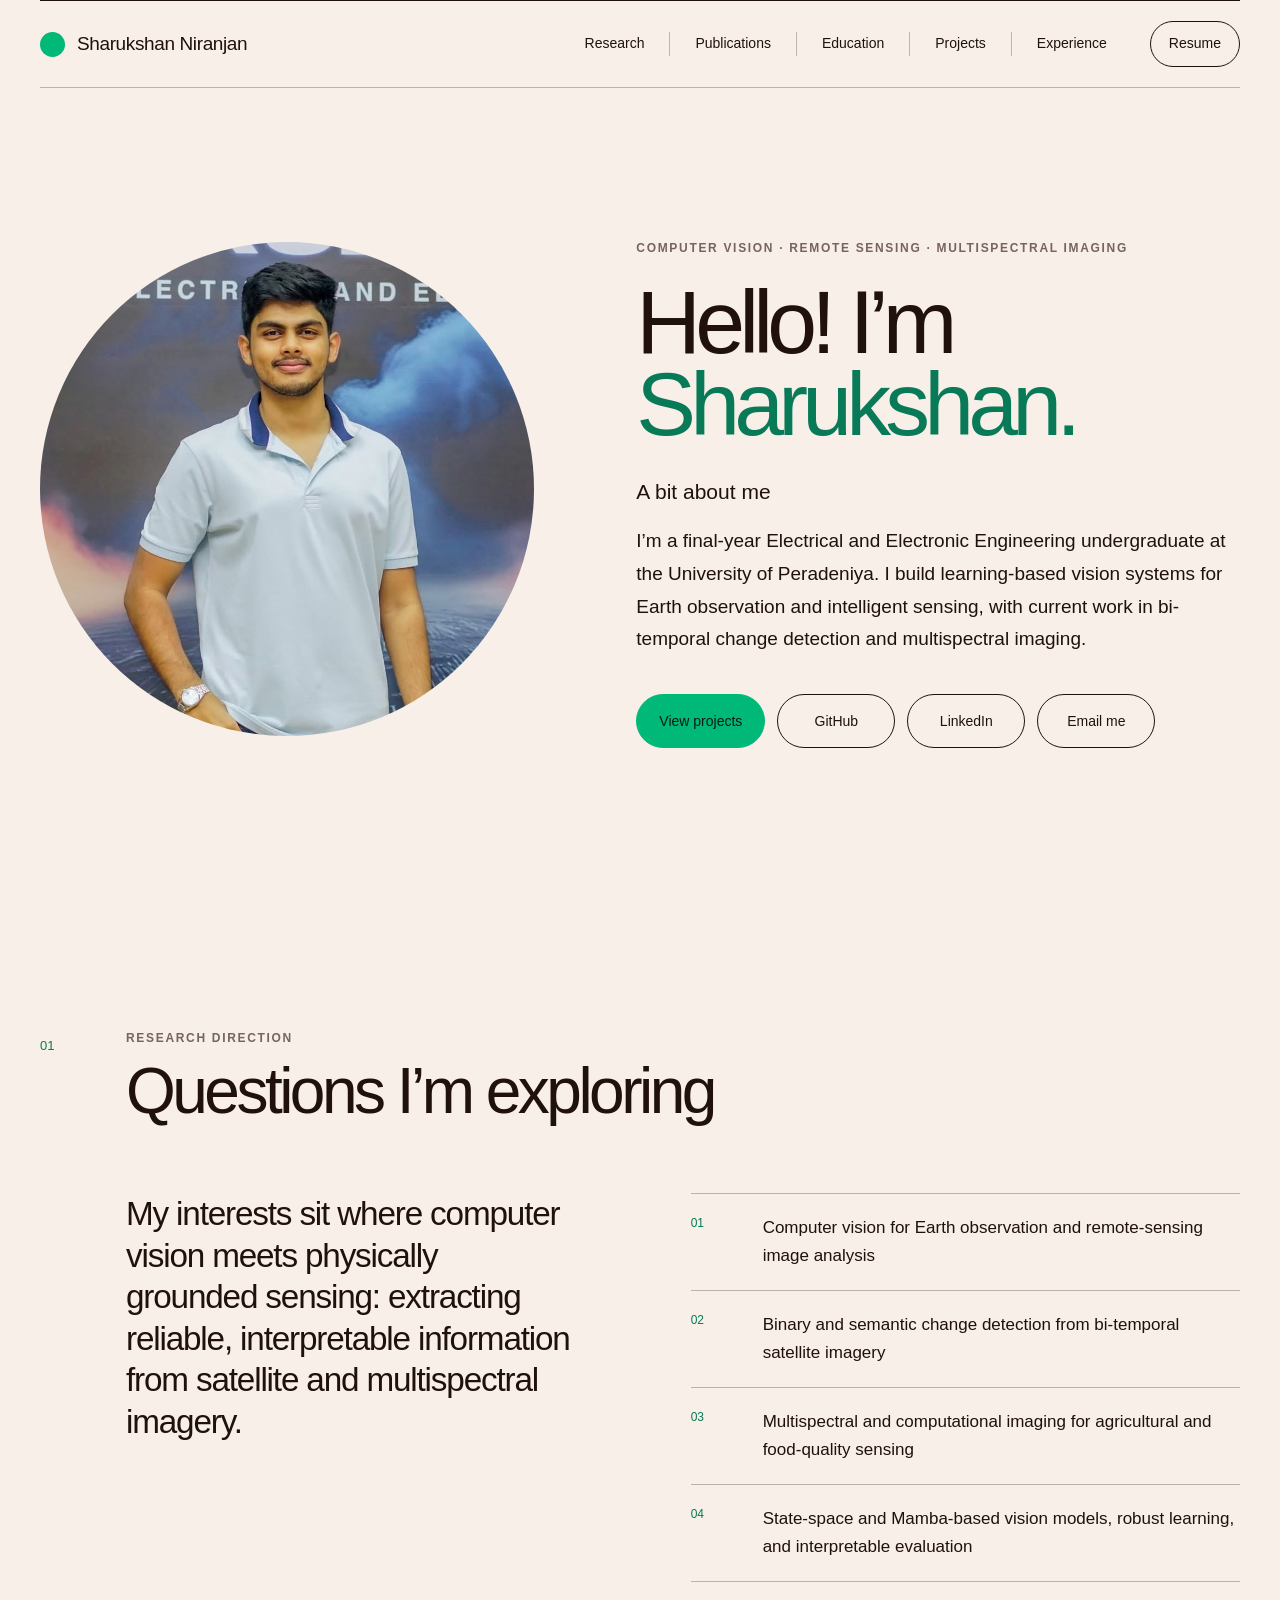
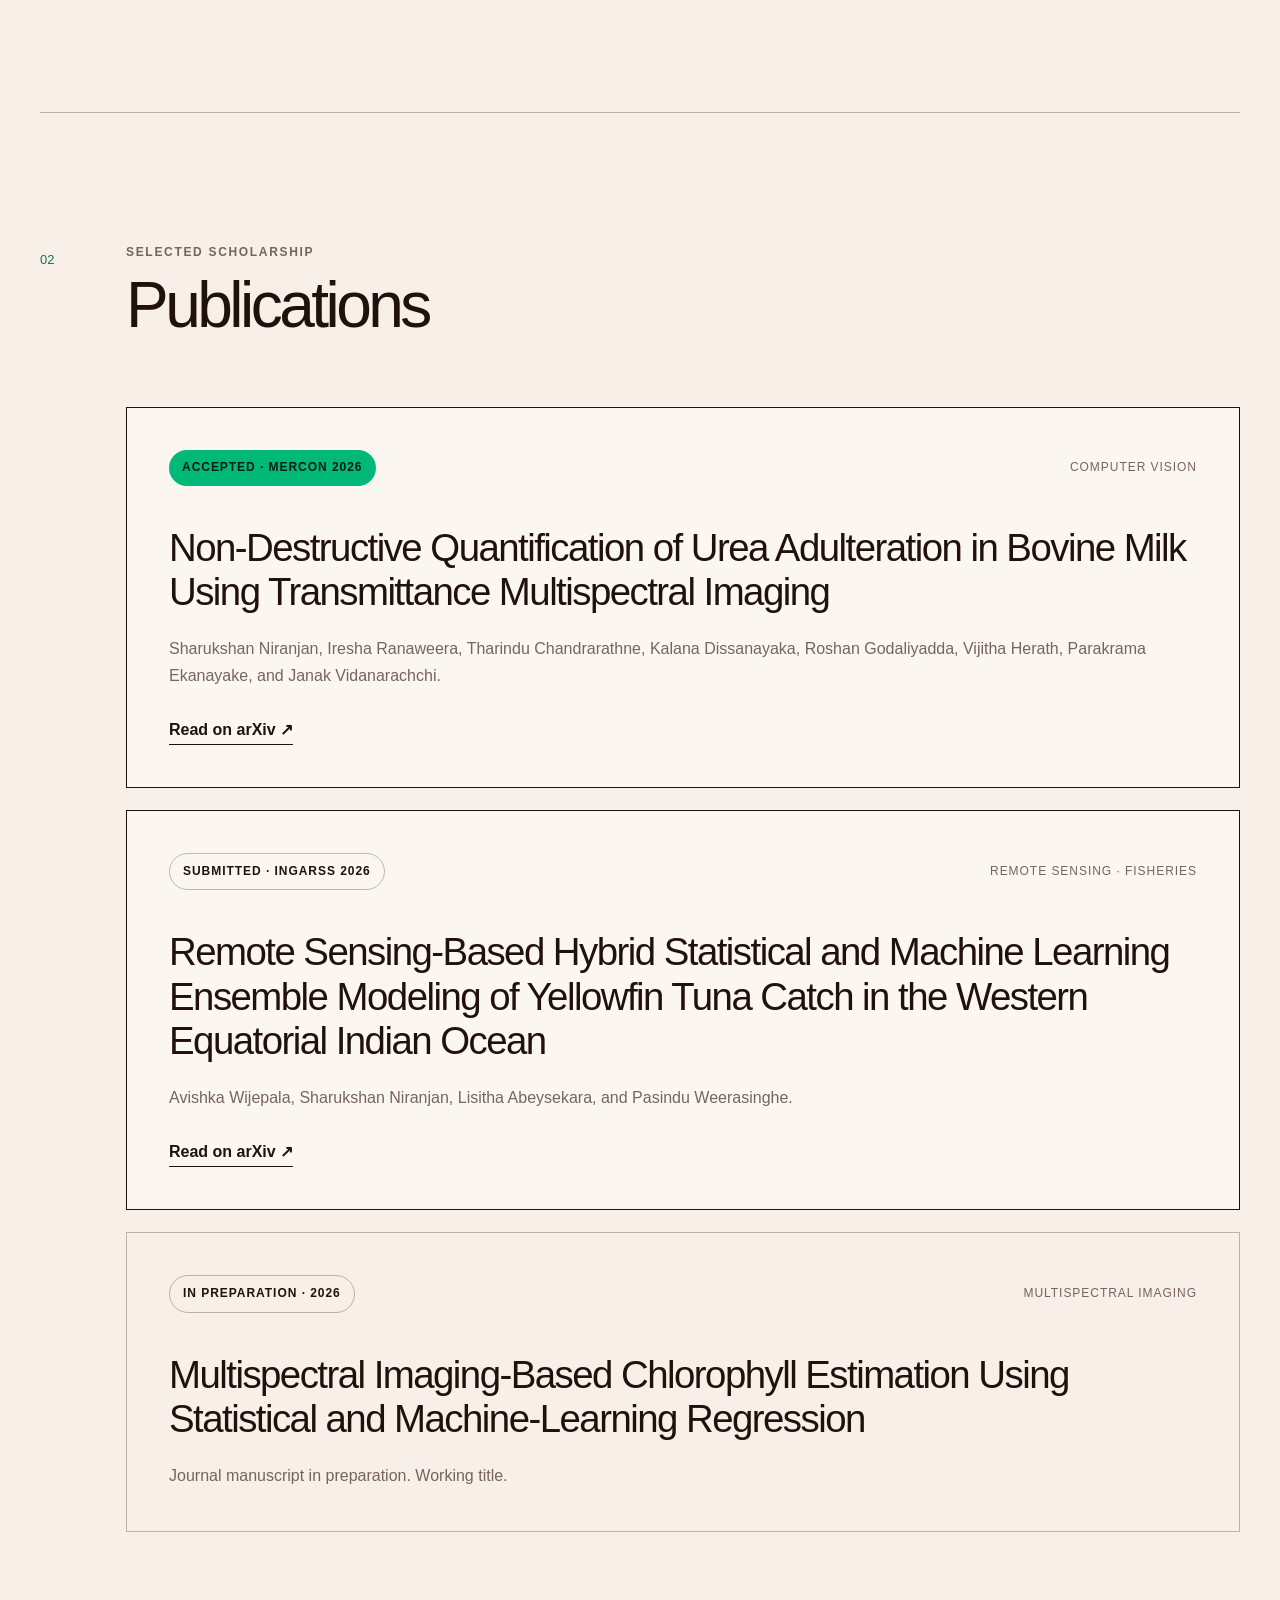
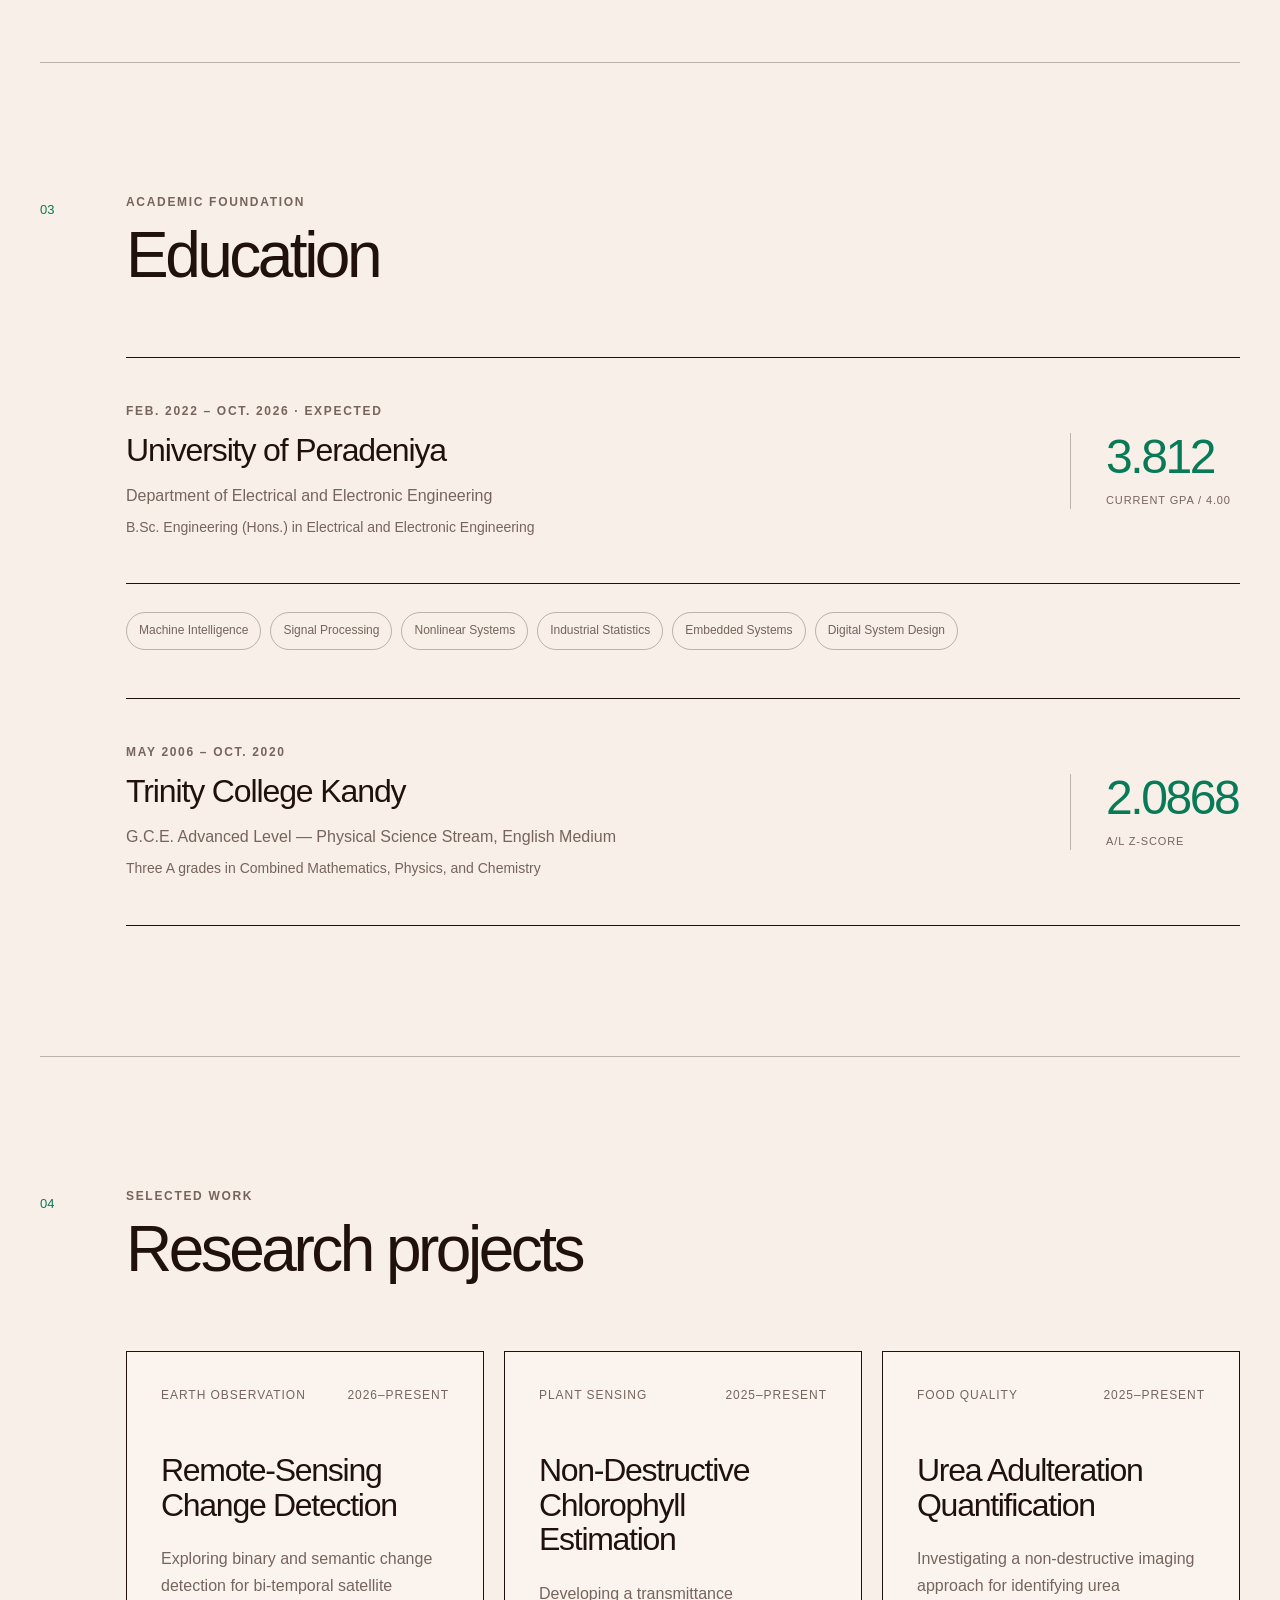
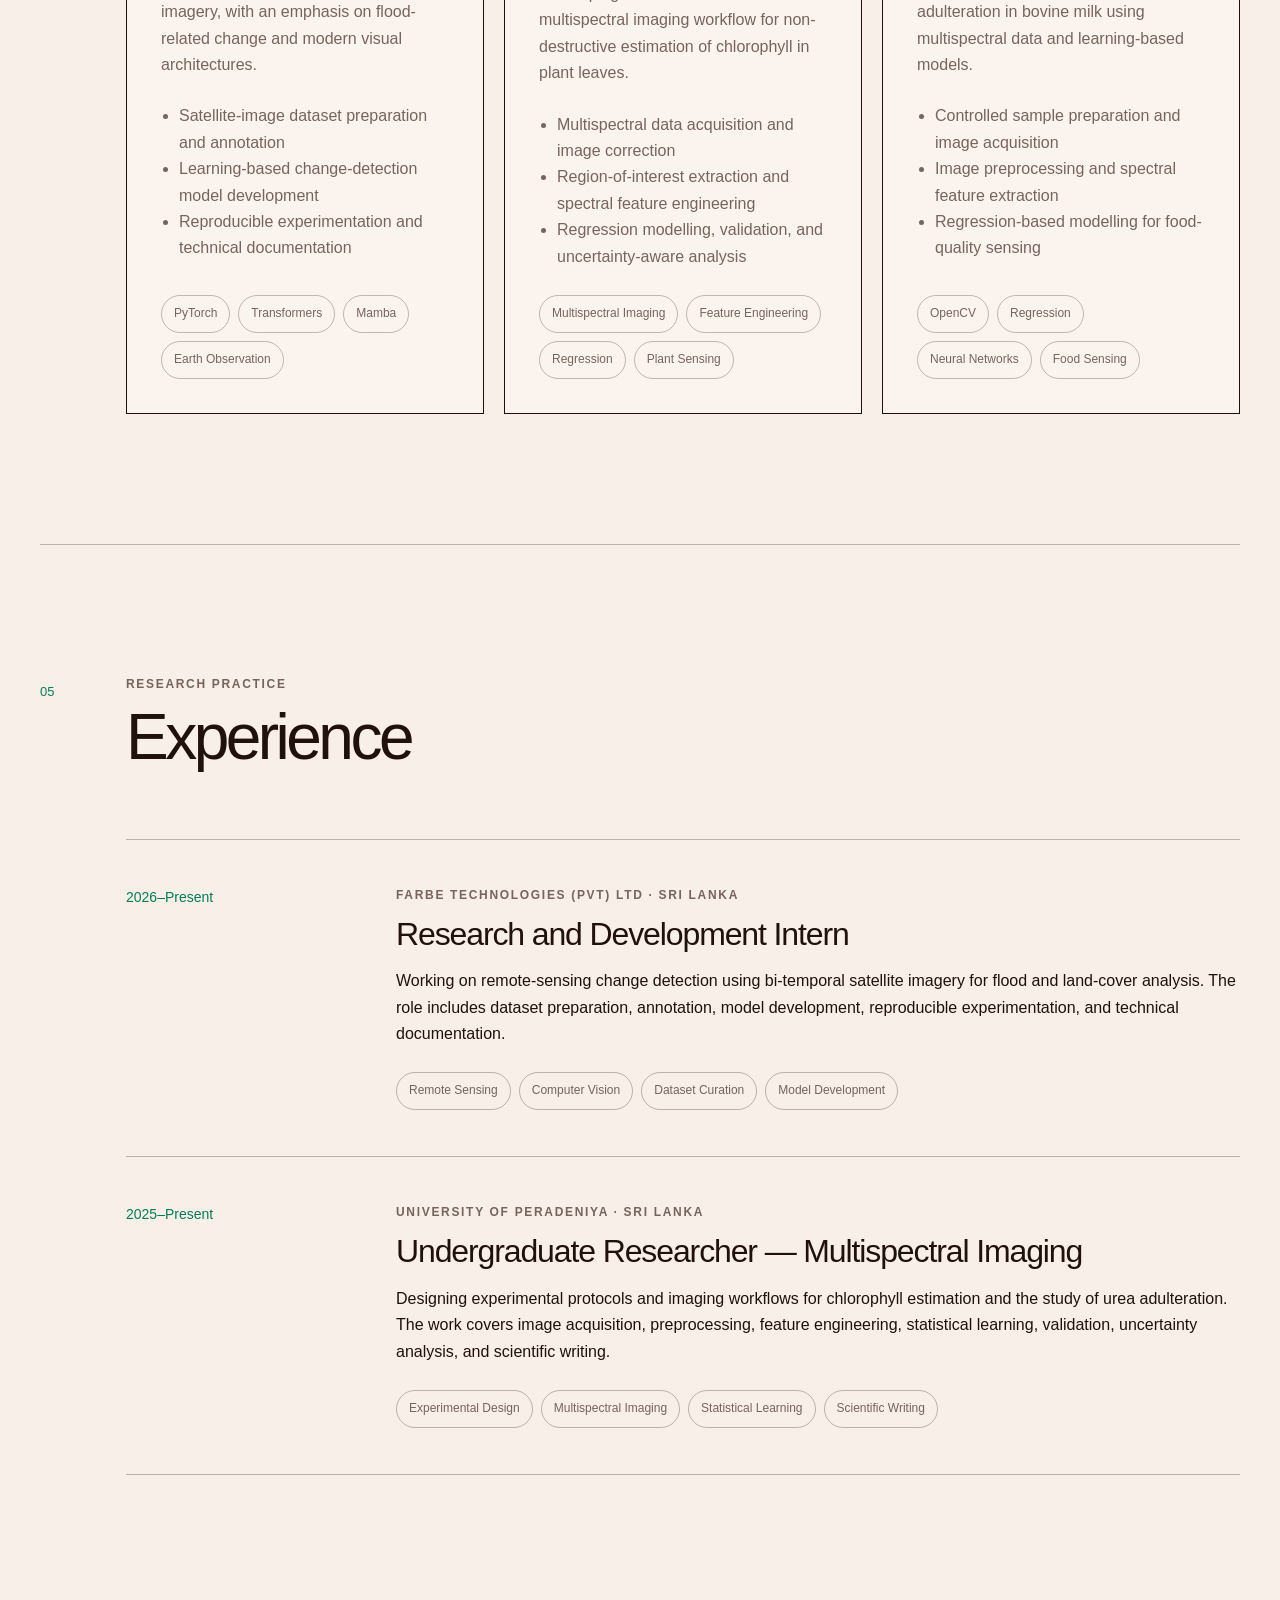
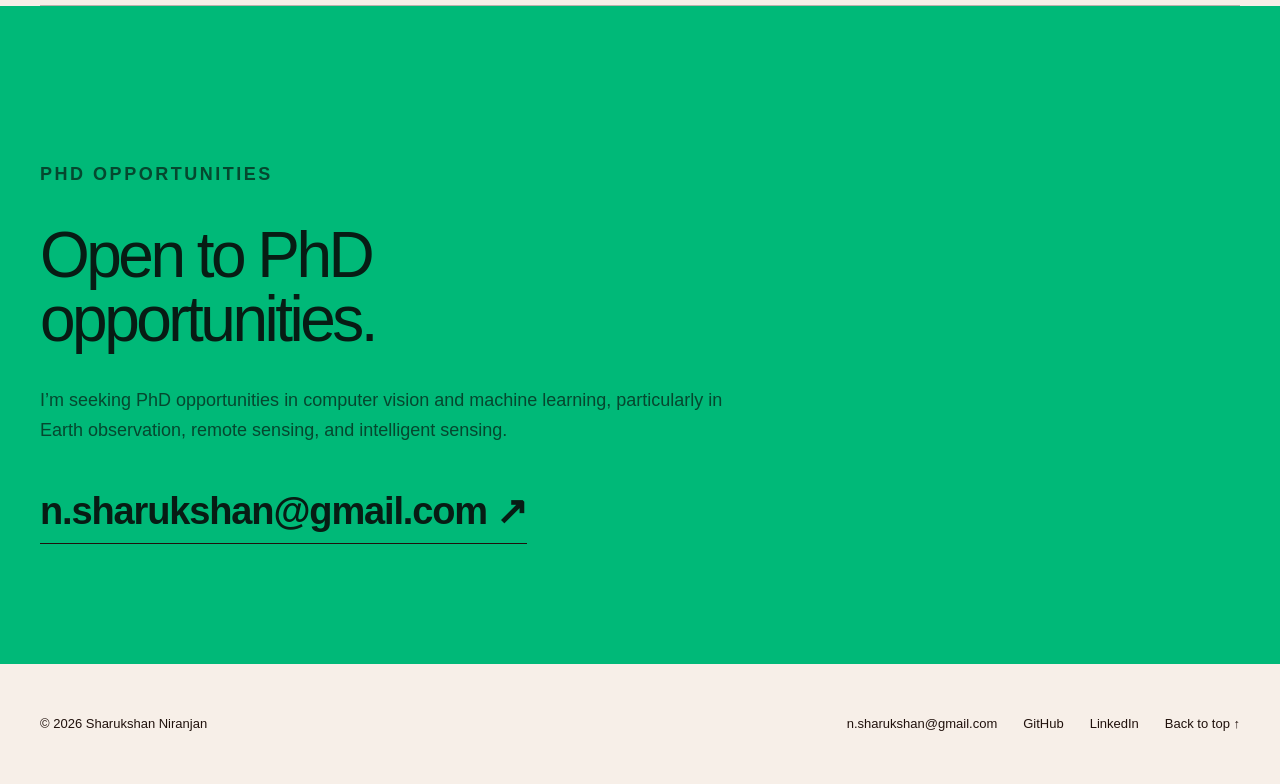
==== index.html @ 5d1d84f7 "Add files via upload" ====
<!doctype html>
<html lang="en">
  <head>
    <meta charset="UTF-8" />
    <meta name="viewport" content="width=device-width, initial-scale=1.0" />
    <meta
      name="description"
      content="Sharukshan Niranjan is an Electrical and Electronic Engineering undergraduate researching computer vision, remote sensing, change detection, and multispectral imaging."
    />
    <meta name="theme-color" content="#f7efe8" />
    <title>Sharukshan Niranjan - Portfolio</title>
    <link rel="stylesheet" href="styles.css" />
    <script src="script.js" defer></script>
  </head>
  <body>
    <a class="skip-link" href="#main-content">Skip to content</a>

    <header class="site-header" id="top">
      <a class="brand" href="#home" aria-label="Sharukshan Niranjan, home">
        <span class="brand-dot" aria-hidden="true"></span>
        <span>Sharukshan Niranjan</span>
      </a>

      <button class="menu-button" type="button" aria-expanded="false" aria-controls="primary-nav">
        <span class="menu-line"></span>
        <span class="menu-line"></span>
        <span class="sr-only">Open navigation</span>
      </button>

      <nav class="primary-nav" id="primary-nav" aria-label="Primary navigation">
        <a href="#research">Research</a>
        <a href="#publications">Publications</a>
        <a href="#education">Education</a>
        <a href="#projects">Projects</a>
        <a href="#experience">Experience</a>
        <a class="resume-link" href="assets/Sharukshan_Niranjan_CV.pdf" target="_blank" rel="noreferrer">Resume</a>
      </nav>
    </header>

    <main id="main-content">
      <section class="hero section-shell" id="home">
        <div class="portrait-wrap reveal">
          <img
            class="portrait"
            src="assets/profile.jpg"
            alt="Sharukshan Niranjan"
            width="900"
            height="1069"
          />
        </div>

        <div class="hero-copy reveal">
          <p class="eyebrow">Computer Vision · Remote Sensing · Multispectral Imaging</p>
          <h1>Hello! I’m<br /><span>Sharukshan.</span></h1>
          <p class="hero-kicker">A bit about me</p>
          <p class="hero-intro">
            I’m a final-year Electrical and Electronic Engineering undergraduate at the University of
            Peradeniya. I build learning-based vision systems for Earth observation and intelligent sensing,
            with current work in bi-temporal change detection and multispectral imaging.
          </p>
          <div class="hero-actions" aria-label="Profile links">
            <a class="round-action action-primary" href="#projects">View projects</a>
            <a class="round-action" href="https://github.com/sharuk-64" target="_blank" rel="noreferrer">GitHub</a>
            <a class="round-action" href="https://www.linkedin.com/in/sharuk-niran4a6b20" target="_blank" rel="noreferrer">LinkedIn</a>
            <a class="round-action" href="mailto:n.sharukshan@gmail.com">Email me</a>
          </div>
        </div>
      </section>

      <section class="content-section section-shell" id="research">
        <div class="section-heading reveal">
          <p class="section-number">01</p>
          <div>
            <p class="eyebrow">Research direction</p>
            <h2>Questions I’m exploring</h2>
          </div>
        </div>
        <div class="research-layout">
          <p class="lead-copy reveal">
            My interests sit where computer vision meets physically grounded sensing: extracting reliable,
            interpretable information from satellite and multispectral imagery.
          </p>
          <div class="interest-list reveal">
            <div class="interest-item"><span>01</span><p>Computer vision for Earth observation and remote-sensing image analysis</p></div>
            <div class="interest-item"><span>02</span><p>Binary and semantic change detection from bi-temporal satellite imagery</p></div>
            <div class="interest-item"><span>03</span><p>Multispectral and computational imaging for agricultural and food-quality sensing</p></div>
            <div class="interest-item"><span>04</span><p>State-space and Mamba-based vision models, robust learning, and interpretable evaluation</p></div>
          </div>
        </div>
      </section>

      <section class="content-section section-shell" id="publications">
        <div class="section-heading reveal">
          <p class="section-number">02</p>
          <div>
            <p class="eyebrow">Selected scholarship</p>
            <h2>Publications</h2>
          </div>
        </div>

        <article class="publication-card reveal">
          <div class="publication-meta">
            <span class="status-pill">Accepted · MERCon 2026</span>
            <span>Computer Vision</span>
          </div>
          <h3>Non-Destructive Quantification of Urea Adulteration in Bovine Milk Using Transmittance Multispectral Imaging</h3>
          <p>
            Sharukshan Niranjan, Iresha Ranaweera, Tharindu Chandrarathne, Kalana Dissanayaka,
            Roshan Godaliyadda, Vijitha Herath, Parakrama Ekanayake, and Janak Vidanarachchi.
          </p>
          <div class="publication-links">
            <a href="https://arxiv.org/abs/2608.03113" target="_blank" rel="noreferrer">Read on arXiv <span aria-hidden="true">↗</span></a>
          </div>
        </article>

        <article class="publication-card reveal">
          <div class="publication-meta">
            <span class="status-pill status-muted">Submitted · InGARSS 2026</span>
            <span>Remote Sensing · Fisheries</span>
          </div>
          <h3>Remote Sensing-Based Hybrid Statistical and Machine Learning Ensemble Modeling of Yellowfin Tuna Catch in the Western Equatorial Indian Ocean</h3>
          <p>Avishka Wijepala, Sharukshan Niranjan, Lisitha Abeysekara, and Pasindu Weerasinghe.</p>
          <div class="publication-links">
            <a href="https://arxiv.org/abs/2608.10003" target="_blank" rel="noreferrer">Read on arXiv <span aria-hidden="true">↗</span></a>
          </div>
        </article>

        <article class="publication-card muted-card reveal">
          <div class="publication-meta">
            <span class="status-pill status-muted">In preparation · 2026</span>
            <span>Multispectral Imaging</span>
          </div>
          <h3>Multispectral Imaging-Based Chlorophyll Estimation Using Statistical and Machine-Learning Regression</h3>
          <p>Journal manuscript in preparation. Working title.</p>
        </article>
      </section>

      <section class="content-section section-shell" id="education">
        <div class="section-heading reveal">
          <p class="section-number">03</p>
          <div>
            <p class="eyebrow">Academic foundation</p>
            <h2>Education</h2>
          </div>
        </div>

        <article class="education-card reveal">
          <div>
            <p class="eyebrow">Feb. 2022 – Oct. 2026 · Expected</p>
            <h3>University of Peradeniya</h3>
            <p>Department of Electrical and Electronic Engineering</p>
            <p class="education-detail">B.Sc. Engineering (Hons.) in Electrical and Electronic Engineering</p>
          </div>
          <div class="education-score">
            <strong>3.812</strong>
            <span>Current GPA / 4.00</span>
          </div>
        </article>

        <div class="coursework reveal">
          <span>Machine Intelligence</span><span>Signal Processing</span><span>Nonlinear Systems</span>
          <span>Industrial Statistics</span><span>Embedded Systems</span><span>Digital System Design</span>
        </div>

        <article class="education-card school-card reveal">
          <div>
            <p class="eyebrow">May 2006 – Oct. 2020</p>
            <h3>Trinity College Kandy</h3>
            <p>G.C.E. Advanced Level — Physical Science Stream, English Medium</p>
            <p class="education-detail">Three A grades in Combined Mathematics, Physics, and Chemistry</p>
          </div>
          <div class="education-score">
            <strong>2.0868</strong>
            <span>A/L Z-score</span>
          </div>
        </article>
      </section>

      <section class="content-section section-shell" id="projects">
        <div class="section-heading reveal">
          <p class="section-number">04</p>
          <div>
            <p class="eyebrow">Selected work</p>
            <h2>Research projects</h2>
          </div>
        </div>

        <div class="projects-grid">
          <article class="project-card reveal">
            <div class="project-topline"><span>Earth Observation</span><span>2026–Present</span></div>
            <h3>Remote-Sensing Change Detection</h3>
            <p>Exploring binary and semantic change detection for bi-temporal satellite imagery, with an emphasis on flood-related change and modern visual architectures.</p>
            <ul>
              <li>Satellite-image dataset preparation and annotation</li>
              <li>Learning-based change-detection model development</li>
              <li>Reproducible experimentation and technical documentation</li>
            </ul>
            <div class="tag-row"><span>PyTorch</span><span>Transformers</span><span>Mamba</span><span>Earth Observation</span></div>
          </article>

          <article class="project-card reveal">
            <div class="project-topline"><span>Plant Sensing</span><span>2025–Present</span></div>
            <h3>Non-Destructive Chlorophyll Estimation</h3>
            <p>Developing a transmittance multispectral imaging workflow for non-destructive estimation of chlorophyll in plant leaves.</p>
            <ul>
              <li>Multispectral data acquisition and image correction</li>
              <li>Region-of-interest extraction and spectral feature engineering</li>
              <li>Regression modelling, validation, and uncertainty-aware analysis</li>
            </ul>
            <div class="tag-row"><span>Multispectral Imaging</span><span>Feature Engineering</span><span>Regression</span><span>Plant Sensing</span></div>
          </article>

          <article class="project-card reveal">
            <div class="project-topline"><span>Food Quality</span><span>2025–Present</span></div>
            <h3>Urea Adulteration Quantification</h3>
            <p>Investigating a non-destructive imaging approach for identifying urea adulteration in bovine milk using multispectral data and learning-based models.</p>
            <ul>
              <li>Controlled sample preparation and image acquisition</li>
              <li>Image preprocessing and spectral feature extraction</li>
              <li>Regression-based modelling for food-quality sensing</li>
            </ul>
            <div class="tag-row"><span>OpenCV</span><span>Regression</span><span>Neural Networks</span><span>Food Sensing</span></div>
          </article>
        </div>
      </section>

      <section class="content-section section-shell" id="experience">
        <div class="section-heading reveal">
          <p class="section-number">05</p>
          <div>
            <p class="eyebrow">Research practice</p>
            <h2>Experience</h2>
          </div>
        </div>

        <div class="timeline">
          <article class="timeline-item reveal">
            <div class="timeline-date">2026–Present</div>
            <div class="timeline-copy">
              <p class="eyebrow">Farbe Technologies (Pvt) Ltd · Sri Lanka</p>
              <h3>Research and Development Intern</h3>
              <p>Working on remote-sensing change detection using bi-temporal satellite imagery for flood and land-cover analysis. The role includes dataset preparation, annotation, model development, reproducible experimentation, and technical documentation.</p>
              <div class="experience-tags"><span>Remote Sensing</span><span>Computer Vision</span><span>Dataset Curation</span><span>Model Development</span></div>
            </div>
          </article>

          <article class="timeline-item reveal">
            <div class="timeline-date">2025–Present</div>
            <div class="timeline-copy">
              <p class="eyebrow">University of Peradeniya · Sri Lanka</p>
              <h3>Undergraduate Researcher — Multispectral Imaging</h3>
              <p>Designing experimental protocols and imaging workflows for chlorophyll estimation and the study of urea adulteration. The work covers image acquisition, preprocessing, feature engineering, statistical learning, validation, uncertainty analysis, and scientific writing.</p>
              <div class="experience-tags"><span>Experimental Design</span><span>Multispectral Imaging</span><span>Statistical Learning</span><span>Scientific Writing</span></div>
            </div>
          </article>
        </div>
      </section>

      <section class="contact-section" id="contact">
        <div class="section-shell contact-inner reveal">
          <p class="eyebrow">PhD opportunities</p>
          <h2>Open to PhD<br />opportunities.</h2>
          <p>I’m seeking PhD opportunities in computer vision and machine learning, particularly in Earth observation, remote sensing, and intelligent sensing.</p>
          <a class="email-link" href="mailto:n.sharukshan@gmail.com">n.sharukshan@gmail.com <span aria-hidden="true">↗</span></a>
        </div>
      </section>
    </main>

    <footer class="site-footer">
      <p>© <span id="current-year">2026</span> Sharukshan Niranjan</p>
      <div>
        <a href="mailto:n.sharukshan@gmail.com">n.sharukshan@gmail.com</a>
        <a href="https://github.com/sharuk-64" target="_blank" rel="noreferrer">GitHub</a>
        <a href="https://www.linkedin.com/in/sharuk-niran4a6b20" target="_blank" rel="noreferrer">LinkedIn</a>
        <a href="#top">Back to top ↑</a>
      </div>
    </footer>
  </body>
</html>
---- styles.css ----
:root {
  --paper: #f7efe8;
  --paper-deep: #eee2d7;
  --ink: #20110c;
  --muted: #76645d;
  --accent: #00b978;
  --accent-deep: #087a57;
  --line: rgba(32, 17, 12, 0.27);
  --white: #fffaf6;
  --max-width: 1420px;
}

* {
  box-sizing: border-box;
}

html {
  scroll-behavior: smooth;
  scroll-padding-top: 100px;
}

body {
  margin: 0;
  background: var(--paper);
  color: var(--ink);
  font-family: "Avenir Next", Avenir, "Segoe UI", Helvetica, Arial, sans-serif;
  font-size: 16px;
  line-height: 1.65;
  -webkit-font-smoothing: antialiased;
}

body::before {
  position: fixed;
  inset: 0;
  z-index: -1;
  background-image: radial-gradient(rgba(32, 17, 12, 0.05) 0.7px, transparent 0.7px);
  background-size: 8px 8px;
  content: "";
  opacity: 0.18;
  pointer-events: none;
}

a {
  color: inherit;
  text-decoration: none;
}

button,
a {
  -webkit-tap-highlight-color: transparent;
}

.skip-link {
  position: fixed;
  top: 10px;
  left: 10px;
  z-index: 100;
  padding: 10px 16px;
  border: 1px solid var(--ink);
  background: var(--white);
  transform: translateY(-150%);
}

.skip-link:focus {
  transform: translateY(0);
}

.sr-only {
  position: absolute;
  width: 1px;
  height: 1px;
  padding: 0;
  margin: -1px;
  overflow: hidden;
  clip: rect(0, 0, 0, 0);
  white-space: nowrap;
  border: 0;
}

.section-shell,
.site-header,
.site-footer {
  width: min(calc(100% - 80px), var(--max-width));
  margin-inline: auto;
}

.site-header {
  position: sticky;
  top: 0;
  z-index: 20;
  display: flex;
  align-items: center;
  justify-content: space-between;
  min-height: 88px;
  border-top: 1px solid var(--ink);
  border-bottom: 1px solid var(--line);
  background: rgba(247, 239, 232, 0.93);
  backdrop-filter: blur(16px);
}

.brand {
  display: inline-flex;
  gap: 12px;
  align-items: center;
  font-size: 19px;
  font-weight: 500;
  letter-spacing: -0.02em;
}

.brand-dot {
  width: 25px;
  height: 25px;
  border-radius: 50%;
  background: var(--accent);
  box-shadow: 0 0 0 0 rgba(0, 185, 120, 0.32);
  animation: dot-pulse 3s infinite;
}

.primary-nav {
  display: flex;
  align-items: center;
}

.primary-nav a {
  position: relative;
  padding: 0 25px;
  border-left: 1px solid var(--line);
  font-size: 14px;
  white-space: nowrap;
}

.primary-nav a:first-child {
  border-left: 0;
}

.primary-nav a::after {
  position: absolute;
  right: 25px;
  bottom: -8px;
  left: 25px;
  height: 1px;
  background: var(--accent-deep);
  content: "";
  transform: scaleX(0);
  transform-origin: left;
  transition: transform 180ms ease;
}

.primary-nav a:hover::after,
.primary-nav a:focus-visible::after,
.primary-nav a.active::after {
  transform: scaleX(1);
}

.primary-nav .resume-link {
  margin-left: 18px;
  padding: 10px 18px;
  border: 1px solid var(--ink);
  border-radius: 999px;
  transition: background 180ms ease, color 180ms ease;
}

.primary-nav .resume-link::after {
  display: none;
}

.primary-nav .resume-link:hover,
.primary-nav .resume-link:focus-visible {
  background: var(--ink);
  color: var(--paper);
}

.menu-button {
  display: none;
  width: 45px;
  height: 45px;
  border: 1px solid var(--ink);
  border-radius: 50%;
  background: transparent;
}

.menu-line {
  display: block;
  width: 18px;
  height: 1px;
  margin: 5px auto;
  background: var(--ink);
  transition: transform 180ms ease;
}

.hero {
  display: grid;
  grid-template-columns: minmax(360px, 0.9fr) minmax(440px, 1.1fr);
  gap: clamp(52px, 8vw, 138px);
  align-items: center;
  min-height: calc(100vh - 89px);
  padding-block: 80px;
}

.portrait-wrap {
  position: relative;
  justify-self: end;
  width: min(100%, 540px);
  aspect-ratio: 1 / 1;
}

.portrait {
  position: relative;
  width: 100%;
  height: 100%;
  border-radius: 50%;
  object-fit: cover;
  object-position: 50% 21%;
  filter: saturate(0.9) contrast(1.02);
}

.hero-copy {
  max-width: 670px;
}

.eyebrow {
  margin: 0;
  color: var(--muted);
  font-size: 12px;
  font-weight: 650;
  letter-spacing: 0.14em;
  line-height: 1.5;
  text-transform: uppercase;
}

.hero h1 {
  max-width: 780px;
  margin: 24px 0 18px;
  font-size: clamp(60px, 7vw, 112px);
  font-weight: 350;
  letter-spacing: -0.065em;
  line-height: 0.92;
}

.hero h1 span {
  color: var(--accent-deep);
}

.hero-kicker {
  margin: 29px 0 16px;
  font-size: 21px;
  font-weight: 500;
}

.hero-intro {
  max-width: 620px;
  margin: 0;
  font-size: clamp(16px, 1.5vw, 19px);
  line-height: 1.72;
}

.hero-actions {
  display: flex;
  flex-wrap: wrap;
  gap: 12px;
  margin-top: 38px;
}

.round-action {
  display: inline-flex;
  align-items: center;
  justify-content: center;
  min-width: 118px;
  min-height: 54px;
  padding: 10px 22px;
  border: 1px solid var(--ink);
  border-radius: 999px;
  font-size: 14px;
  transition: transform 180ms ease, background 180ms ease, color 180ms ease;
}

.round-action:hover,
.round-action:focus-visible {
  background: var(--ink);
  color: var(--paper);
  transform: translateY(-3px);
}

.round-action.action-primary {
  border-color: var(--accent);
  background: var(--accent);
  color: #071c14;
}

.content-section {
  padding-block: 130px;
  border-bottom: 1px solid var(--line);
}

.section-heading {
  display: grid;
  grid-template-columns: 86px 1fr;
  margin-bottom: 70px;
}

.section-number {
  margin: 6px 0 0;
  color: var(--accent-deep);
  font-size: 13px;
}

.section-heading h2,
.contact-section h2 {
  margin: 12px 0 0;
  font-size: clamp(44px, 5vw, 78px);
  font-weight: 350;
  letter-spacing: -0.055em;
  line-height: 1;
}

.research-layout {
  display: grid;
  grid-template-columns: 0.9fr 1.1fr;
  gap: clamp(50px, 9vw, 150px);
  padding-left: 86px;
}

.lead-copy {
  margin: 0;
  font-size: clamp(24px, 2.6vw, 42px);
  font-weight: 350;
  letter-spacing: -0.035em;
  line-height: 1.25;
}

.interest-item {
  display: grid;
  grid-template-columns: 54px 1fr;
  gap: 18px;
  align-items: start;
  padding: 20px 0;
  border-top: 1px solid var(--line);
}

.interest-item:last-child {
  border-bottom: 1px solid var(--line);
}

.interest-item span {
  color: var(--accent-deep);
  font-size: 12px;
}

.interest-item p {
  margin: 0;
  font-size: 17px;
}

.publication-card {
  margin-left: 86px;
  padding: 42px;
  border: 1px solid var(--ink);
  background: rgba(255, 250, 246, 0.62);
}

.publication-card + .publication-card {
  margin-top: 22px;
}

.publication-meta,
.project-topline {
  display: flex;
  justify-content: space-between;
  gap: 20px;
  align-items: center;
  color: var(--muted);
  font-size: 12px;
  letter-spacing: 0.08em;
  text-transform: uppercase;
}

.status-pill {
  display: inline-flex;
  padding: 8px 13px;
  border-radius: 999px;
  background: var(--accent);
  color: #071c14;
  font-weight: 700;
}

.status-muted {
  border: 1px solid var(--line);
  background: transparent;
  color: var(--ink);
}

.publication-card h3 {
  max-width: 1050px;
  margin: 40px 0 22px;
  font-size: clamp(28px, 3vw, 46px);
  font-weight: 400;
  letter-spacing: -0.04em;
  line-height: 1.15;
}

.publication-card > p {
  max-width: 1020px;
  margin: 0;
  color: var(--muted);
}

.publication-links {
  margin-top: 28px;
}

.publication-links a,
.email-link {
  display: inline-block;
  border-bottom: 1px solid var(--ink);
  font-weight: 650;
}

.muted-card {
  border-color: var(--line);
  background: transparent;
}

.projects-grid {
  display: grid;
  grid-template-columns: repeat(3, 1fr);
  gap: 20px;
  padding-left: 86px;
}

.project-card {
  display: flex;
  min-height: 570px;
  padding: 34px;
  border: 1px solid var(--ink);
  background: rgba(255, 250, 246, 0.45);
  flex-direction: column;
  transition: transform 220ms ease, box-shadow 220ms ease, background 220ms ease;
}

.project-card:hover {
  background: var(--white);
  box-shadow: 10px 10px 0 var(--accent);
  transform: translate(-5px, -5px);
}

.project-card h3 {
  margin: 48px 0 24px;
  font-size: clamp(28px, 2.5vw, 41px);
  font-weight: 400;
  letter-spacing: -0.04em;
  line-height: 1.08;
}

.project-card p {
  margin: 0;
  color: var(--muted);
}

.project-card ul {
  padding-left: 18px;
  margin: 25px 0;
  color: var(--muted);
}

.tag-row {
  display: flex;
  flex-wrap: wrap;
  gap: 8px;
  margin-top: auto;
}

.tag-row span,
.coursework span {
  padding: 8px 12px;
  border: 1px solid var(--line);
  border-radius: 999px;
  color: var(--muted);
  font-size: 12px;
}

.timeline {
  padding-left: 86px;
}

.timeline-item {
  display: grid;
  grid-template-columns: 220px 1fr;
  gap: 50px;
  padding: 46px 0;
  border-top: 1px solid var(--line);
}

.timeline-item:last-child {
  border-bottom: 1px solid var(--line);
}

.timeline-date {
  color: var(--accent-deep);
  font-size: 14px;
}

.timeline-copy h3,
.education-card h3 {
  margin: 12px 0 14px;
  font-size: clamp(27px, 2.5vw, 42px);
  font-weight: 400;
  letter-spacing: -0.035em;
  line-height: 1.15;
}

.timeline-copy > p:last-child,
.education-card p {
  max-width: 850px;
  margin: 0;
  color: var(--muted);
}

.education-card .education-detail {
  margin-top: 7px;
  font-size: 14px;
}

.education-card {
  display: grid;
  grid-template-columns: 1fr auto;
  gap: 50px;
  align-items: center;
  margin-left: 86px;
  padding: 44px 0;
  border-top: 1px solid var(--ink);
  border-bottom: 1px solid var(--ink);
}

.education-score {
  display: flex;
  min-width: 170px;
  padding-left: 35px;
  border-left: 1px solid var(--line);
  flex-direction: column;
}

.education-score strong {
  color: var(--accent-deep);
  font-size: 48px;
  font-weight: 400;
  letter-spacing: -0.05em;
  line-height: 1;
}

.education-score span {
  margin-top: 10px;
  color: var(--muted);
  font-size: 11px;
  letter-spacing: 0.08em;
  text-transform: uppercase;
}

.coursework {
  display: flex;
  flex-wrap: wrap;
  gap: 9px;
  margin: 28px 0 0 86px;
}

.school-card {
  margin-top: 48px;
}

.contact-section {
  background: var(--accent);
  color: #071c14;
}

.contact-inner {
  padding-block: 120px;
}

.contact-section .eyebrow,
.contact-section p {
  color: rgba(7, 28, 20, 0.72);
}

.contact-section h2 {
  max-width: 1000px;
}

.contact-section p {
  max-width: 720px;
  margin: 35px 0;
  font-size: 18px;
}

.email-link {
  font-size: clamp(22px, 3vw, 38px);
  letter-spacing: -0.03em;
}

.site-footer {
  display: flex;
  align-items: center;
  justify-content: space-between;
  min-height: 120px;
  font-size: 13px;
}

.site-footer > div {
  display: flex;
  gap: 26px;
}

.site-footer a {
  border-bottom: 1px solid transparent;
}

.site-footer a:hover,
.site-footer a:focus-visible {
  border-color: var(--ink);
}

.experience-tags {
  display: flex;
  flex-wrap: wrap;
  gap: 8px;
  margin-top: 25px;
}

.experience-tags span {
  padding: 8px 12px;
  border: 1px solid var(--line);
  border-radius: 999px;
  color: var(--muted);
  font-size: 12px;
}

.reveal {
  opacity: 0;
  transform: translateY(22px);
  transition: opacity 650ms ease, transform 650ms ease;
}

.reveal.visible {
  opacity: 1;
  transform: translateY(0);
}

@keyframes dot-pulse {
  0%, 55%, 100% { box-shadow: 0 0 0 0 rgba(0, 185, 120, 0); }
  70% { box-shadow: 0 0 0 9px rgba(0, 185, 120, 0.12); }
}

@media (max-width: 1180px) {
  .site-header {
    min-height: 76px;
  }

  .menu-button {
    display: block;
  }

  .primary-nav {
    position: absolute;
    top: calc(100% + 1px);
    right: 0;
    left: 0;
    display: none;
    padding: 20px 0;
    border-bottom: 1px solid var(--ink);
    background: var(--paper);
    flex-direction: column;
    align-items: stretch;
  }

  .primary-nav.open {
    display: flex;
  }

  .primary-nav a,
  .primary-nav a:first-child {
    padding: 13px 24px;
    border: 0;
  }

  .primary-nav .resume-link {
    align-self: flex-start;
    margin: 10px 24px 0;
  }

  .hero {
    grid-template-columns: 0.85fr 1.15fr;
    gap: 55px;
  }

  .projects-grid {
    grid-template-columns: 1fr 1fr;
  }

  .project-card:first-child {
    grid-column: 1 / -1;
    min-height: 460px;
  }
}

@media (max-width: 820px) {
  .section-shell,
  .site-header,
  .site-footer {
    width: min(calc(100% - 38px), var(--max-width));
  }

  .brand {
    font-size: 16px;
  }

  .brand-dot {
    width: 19px;
    height: 19px;
  }

  .hero {
    grid-template-columns: 1fr;
    min-height: auto;
    padding-block: 54px 80px;
  }

  .portrait-wrap {
    justify-self: center;
    width: min(86vw, 480px);
  }

  .hero-copy {
    max-width: none;
  }

  .hero h1 {
    font-size: clamp(55px, 18vw, 96px);
  }

  .content-section {
    padding-block: 90px;
  }

  .section-heading {
    grid-template-columns: 46px 1fr;
    margin-bottom: 50px;
  }

  .research-layout,
  .projects-grid {
    grid-template-columns: 1fr;
    gap: 35px;
    padding-left: 46px;
  }

  .publication-card,
  .timeline,
  .education-card,
  .coursework {
    margin-left: 46px;
  }

  .project-card:first-child {
    grid-column: auto;
  }

  .project-card {
    min-height: 500px;
  }

  .timeline {
    padding-left: 0;
  }

  .timeline-item {
    grid-template-columns: 1fr;
    gap: 16px;
  }

  .education-card {
    grid-template-columns: 1fr;
  }

  .education-score {
    padding: 25px 0 0;
    border-top: 1px solid var(--line);
    border-left: 0;
  }

  .contact-inner {
    padding-block: 90px;
  }

}

@media (max-width: 560px) {
  .hero-actions {
    display: grid;
    grid-template-columns: 1fr 1fr;
  }

  .round-action.action-primary {
    grid-column: 1 / -1;
  }

  .section-heading {
    grid-template-columns: 1fr;
    gap: 12px;
  }

  .research-layout,
  .projects-grid {
    padding-left: 0;
  }

  .publication-card,
  .timeline,
  .education-card,
  .coursework {
    margin-left: 0;
  }

  .publication-card,
  .project-card {
    padding: 26px;
  }

  .publication-meta,
  .project-topline {
    align-items: flex-start;
    flex-direction: column;
  }

  .site-footer {
    align-items: flex-start;
    padding-block: 35px;
    flex-direction: column;
    gap: 18px;
  }

  .site-footer > div {
    flex-wrap: wrap;
  }
}

@media (prefers-reduced-motion: reduce) {
  html {
    scroll-behavior: auto;
  }

  *,
  *::before,
  *::after {
    animation-duration: 0.01ms !important;
    animation-iteration-count: 1 !important;
    scroll-behavior: auto !important;
    transition-duration: 0.01ms !important;
  }

  .reveal {
    opacity: 1;
    transform: none;
  }
}
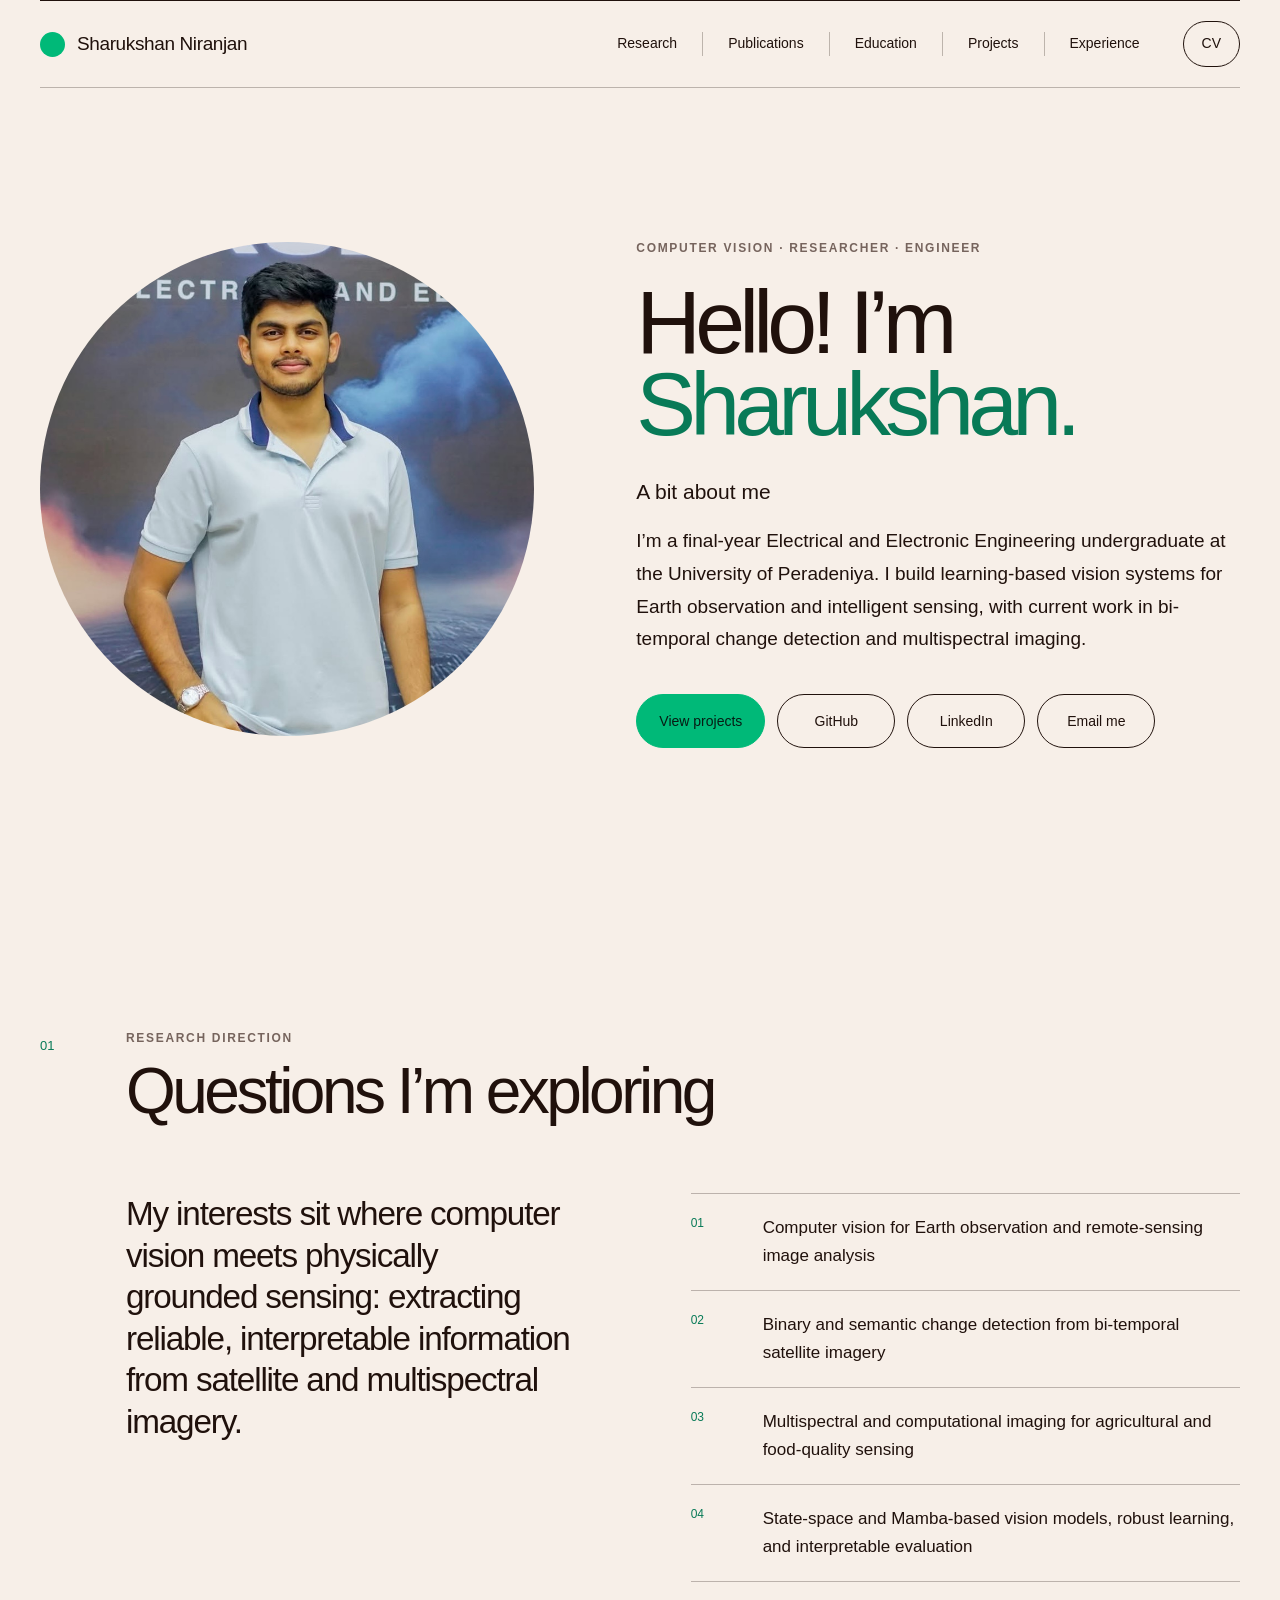
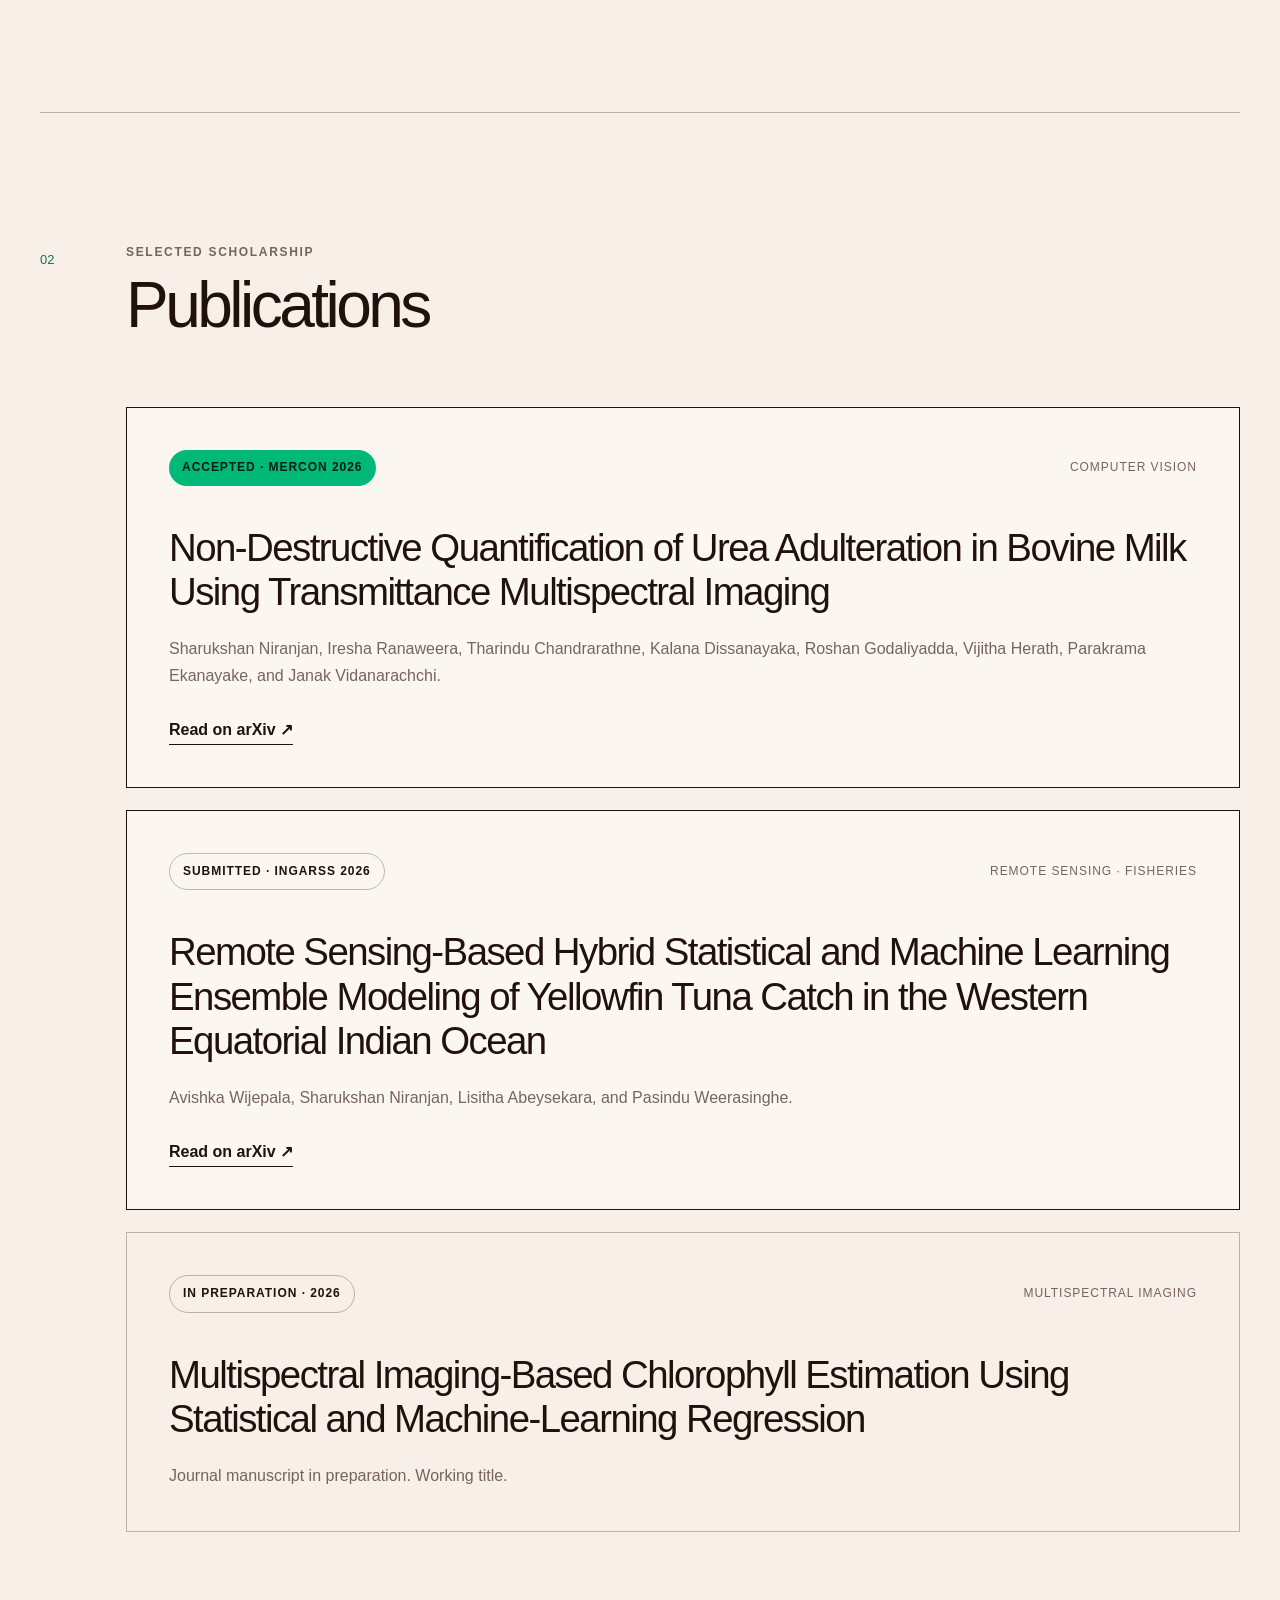
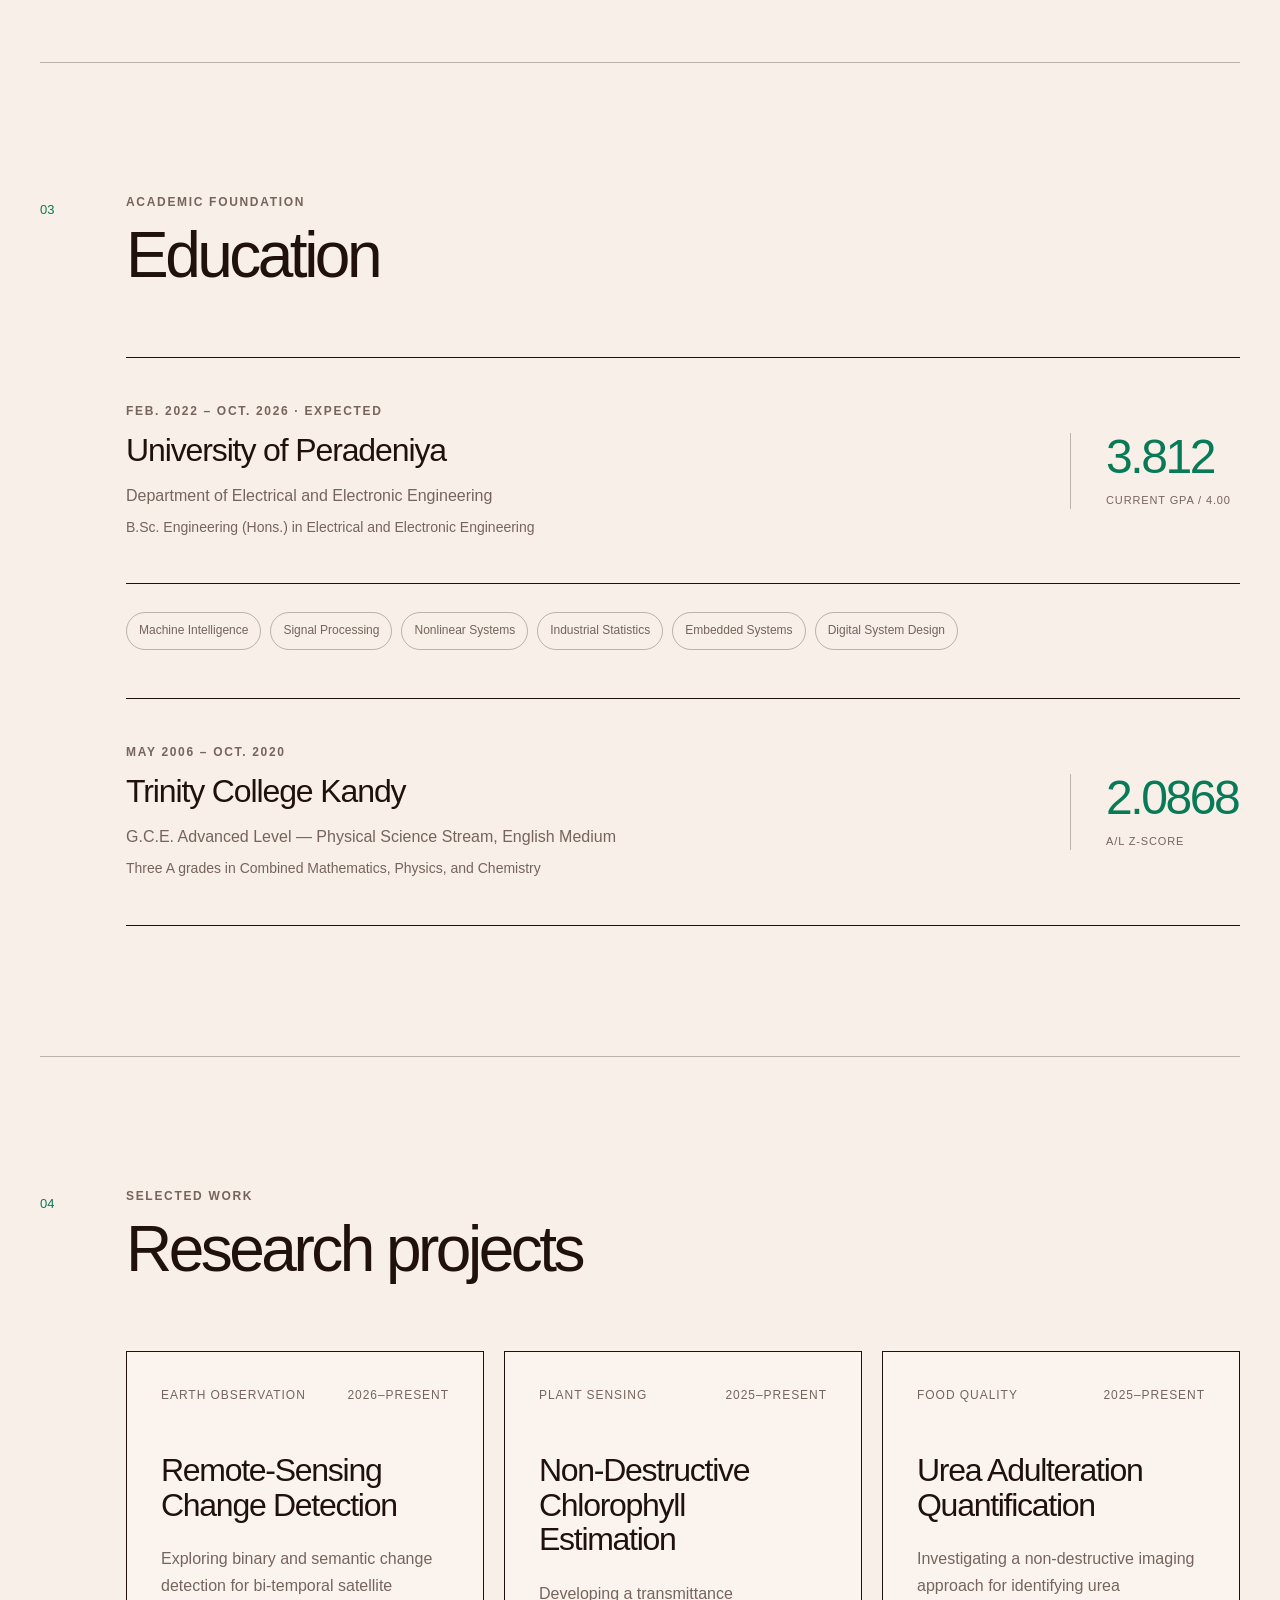
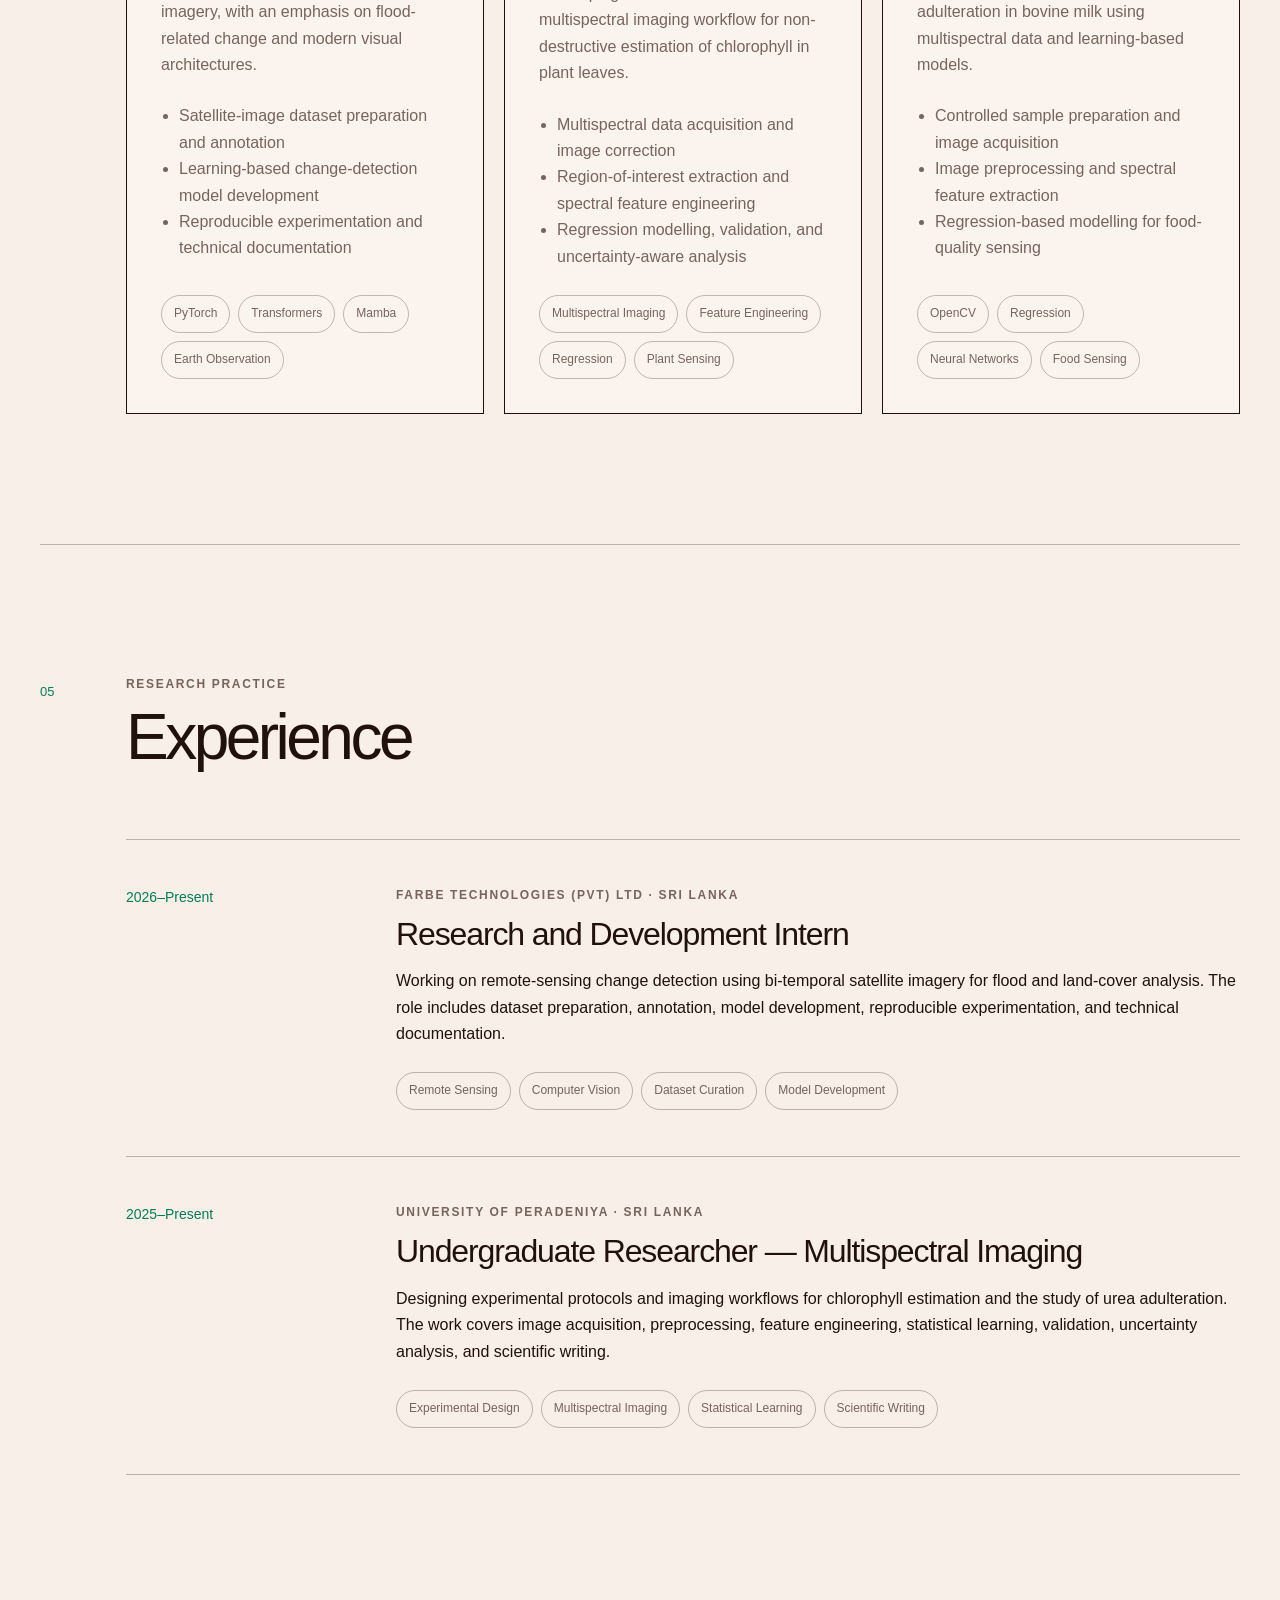
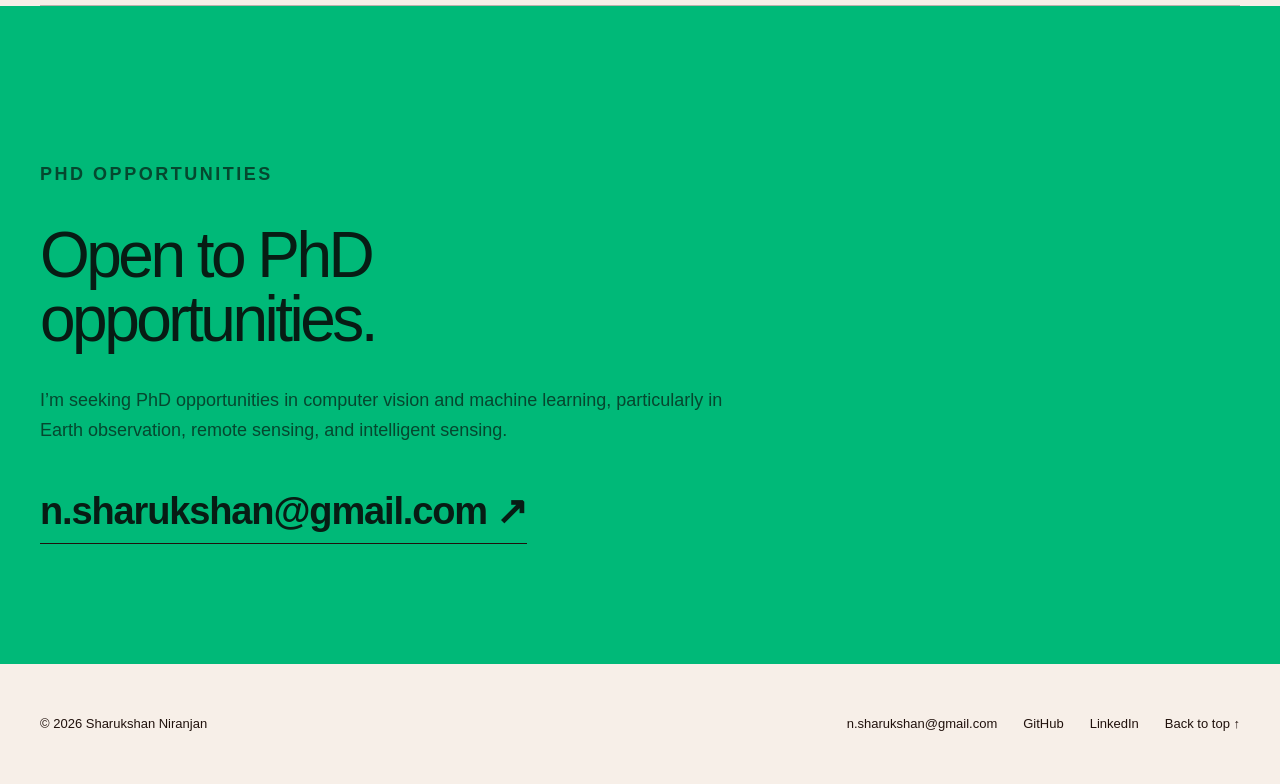
==== commit dda8b112: "Change 'Resume' link text to 'CV' and update tags" ====
--- a/index.html
+++ b/index.html
@@ -33,7 +33,7 @@
         <a href="#education">Education</a>
         <a href="#projects">Projects</a>
         <a href="#experience">Experience</a>
-        <a class="resume-link" href="assets/Sharukshan_Niranjan_CV.pdf" target="_blank" rel="noreferrer">Resume</a>
+        <a class="resume-link" href="assets/Sharukshan_Niranjan_CV.pdf" target="_blank" rel="noreferrer">CV</a>
       </nav>
     </header>
 
@@ -50,7 +50,7 @@
         </div>
 
         <div class="hero-copy reveal">
-          <p class="eyebrow">Computer Vision · Remote Sensing · Multispectral Imaging</p>
+          <p class="eyebrow">Computer Vision · Researcher · Engineer</p>
           <h1>Hello! I’m<br /><span>Sharukshan.</span></h1>
           <p class="hero-kicker">A bit about me</p>
           <p class="hero-intro">
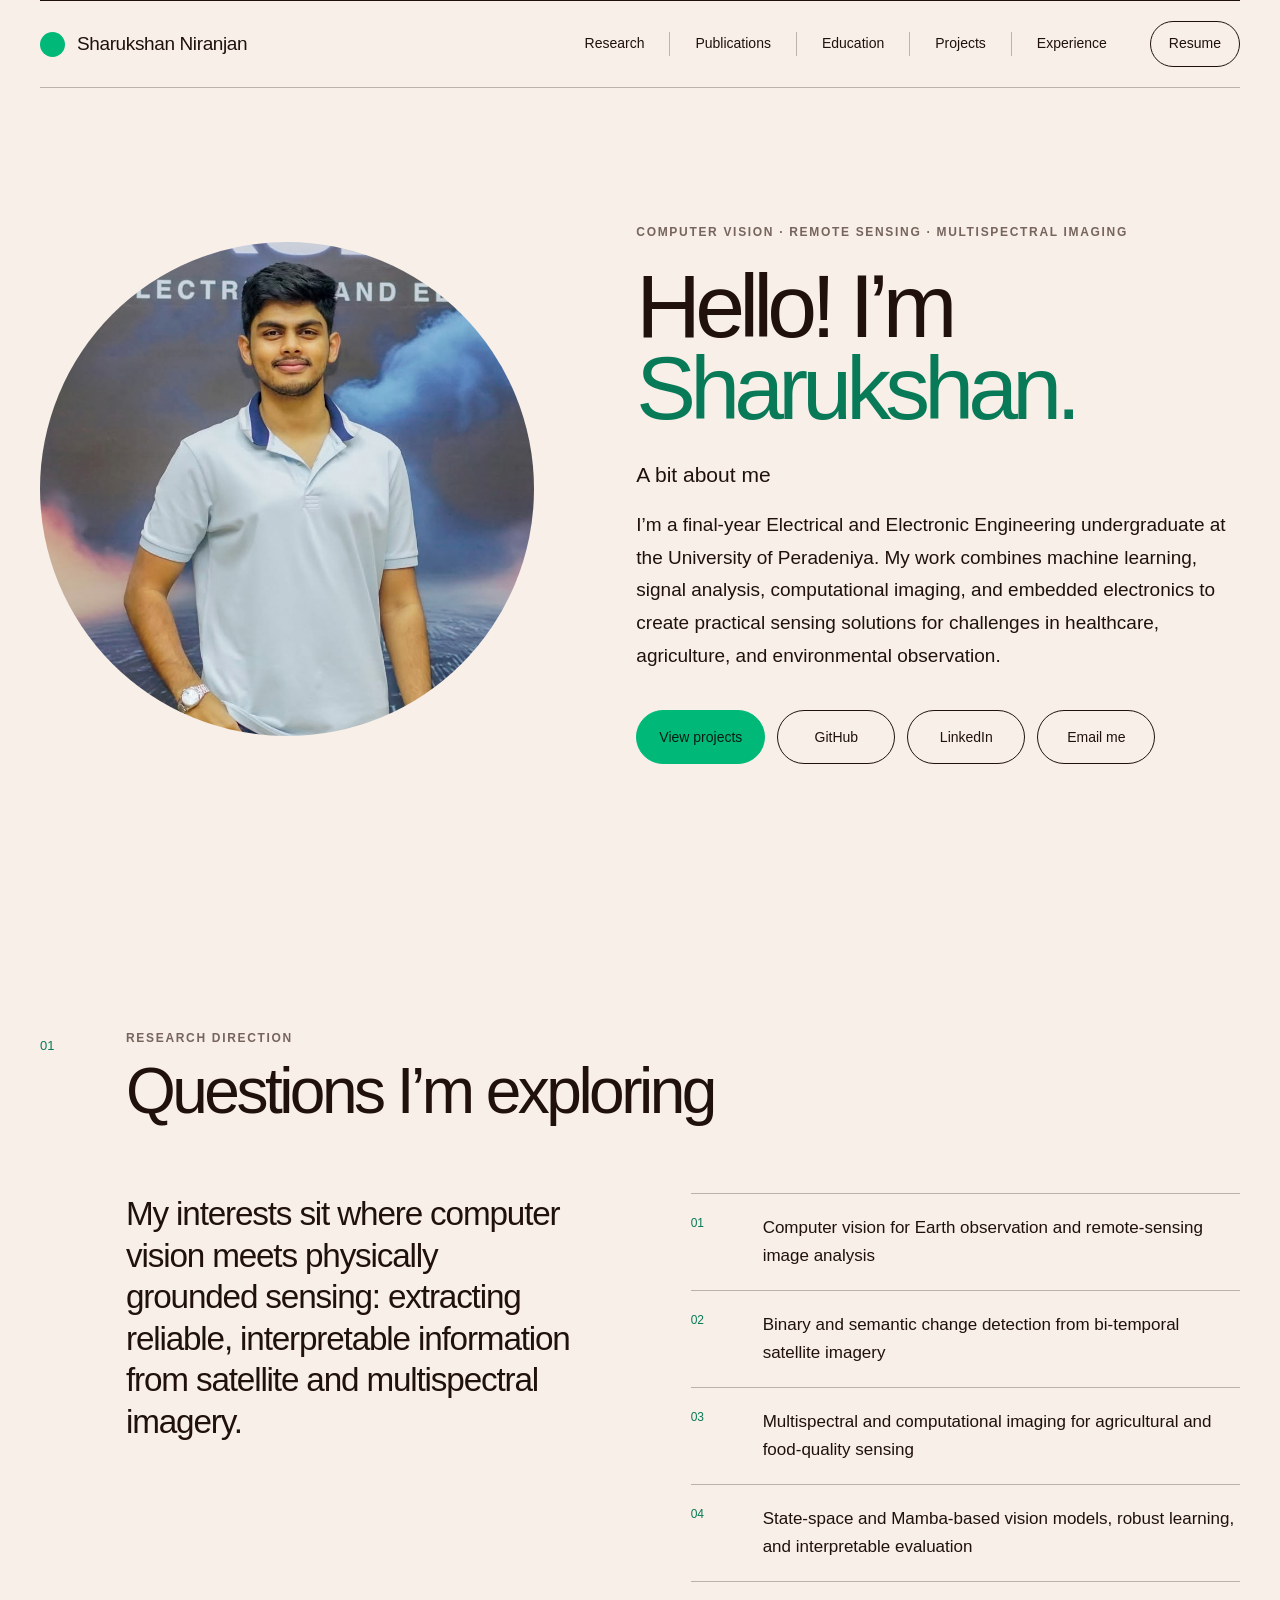
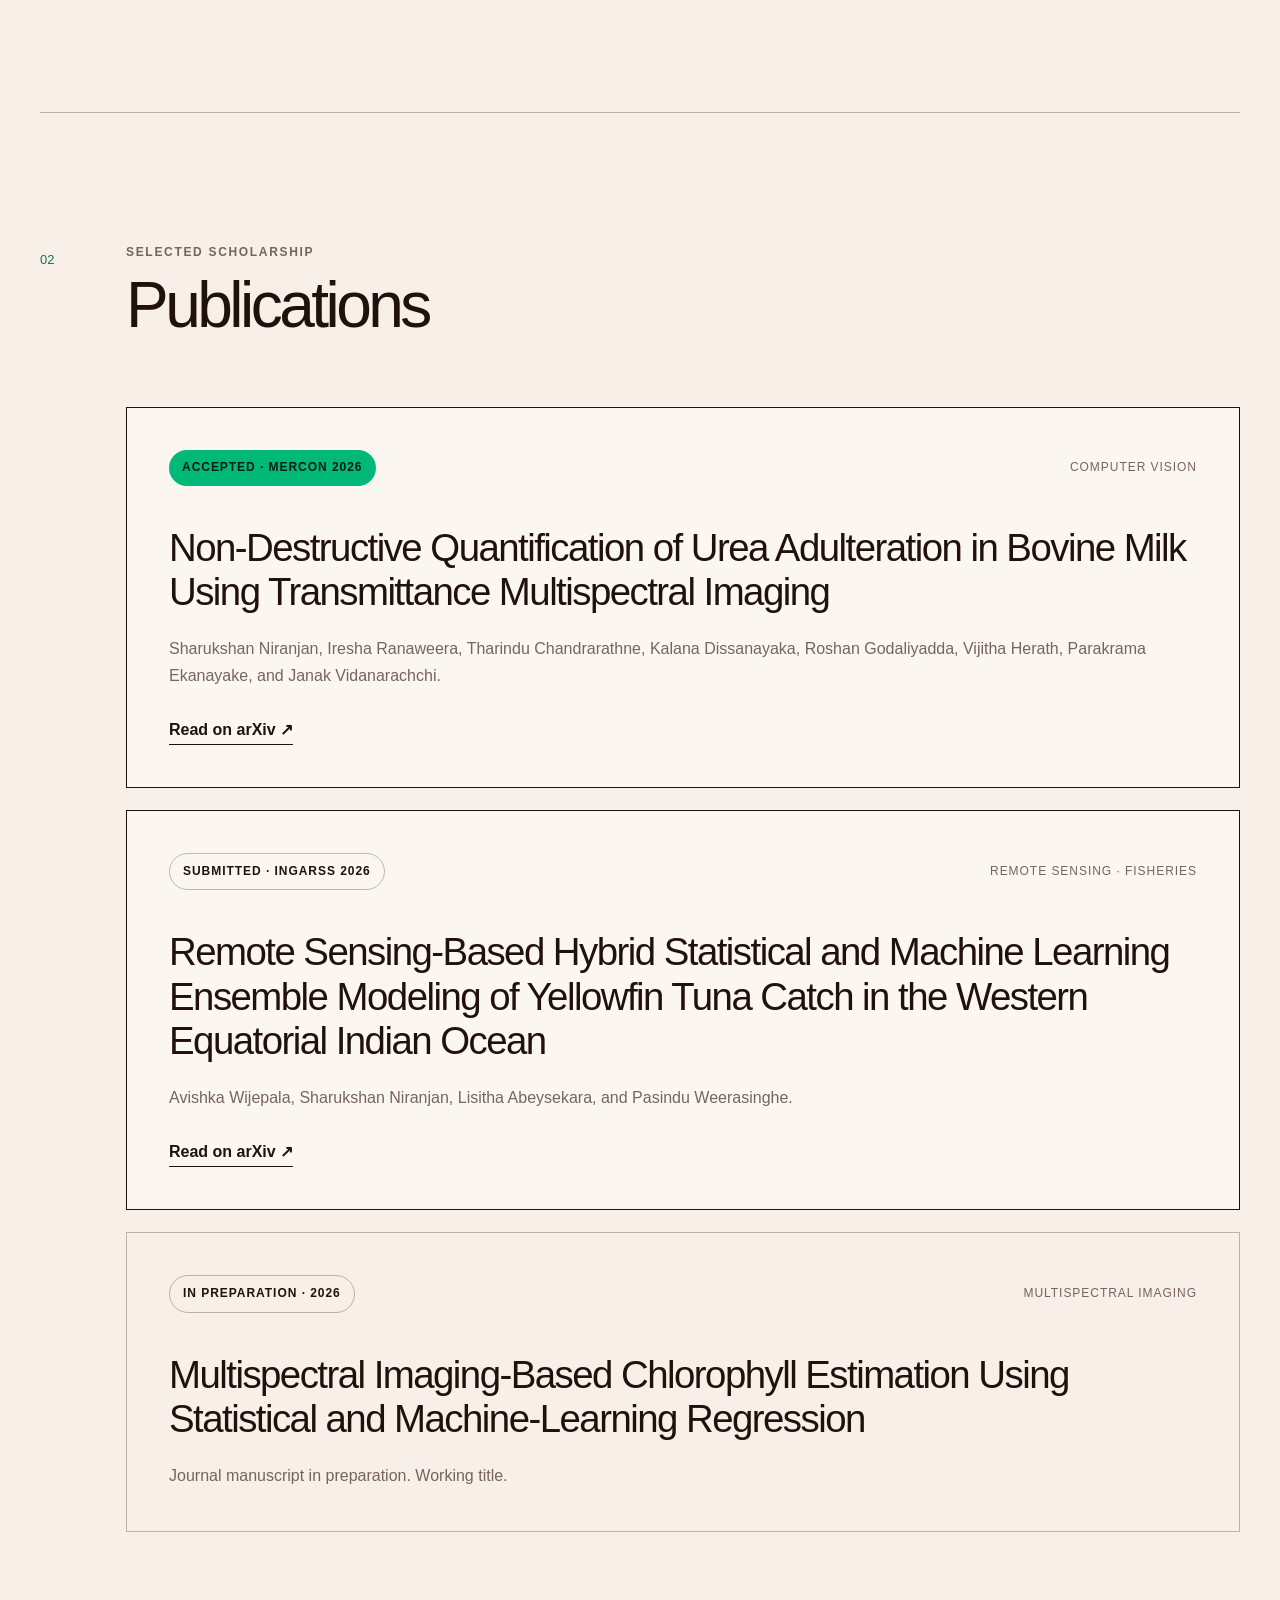
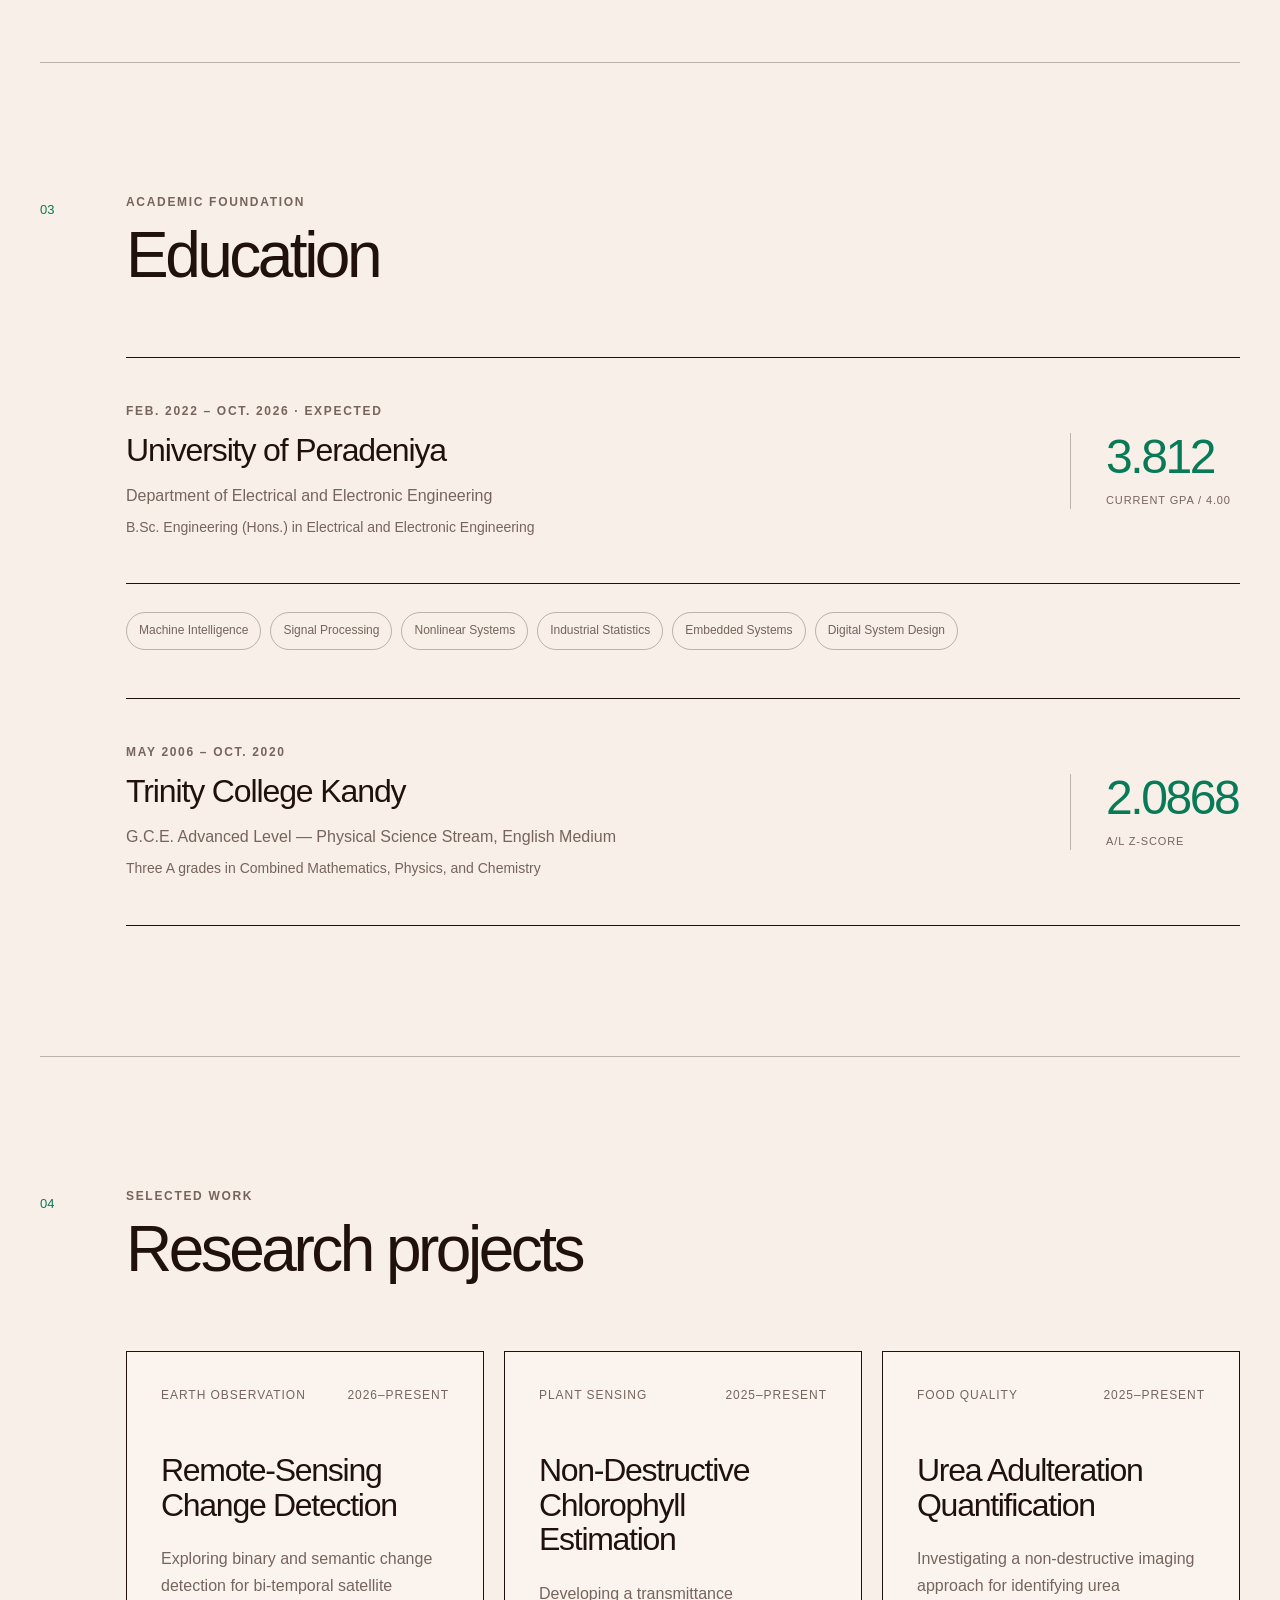
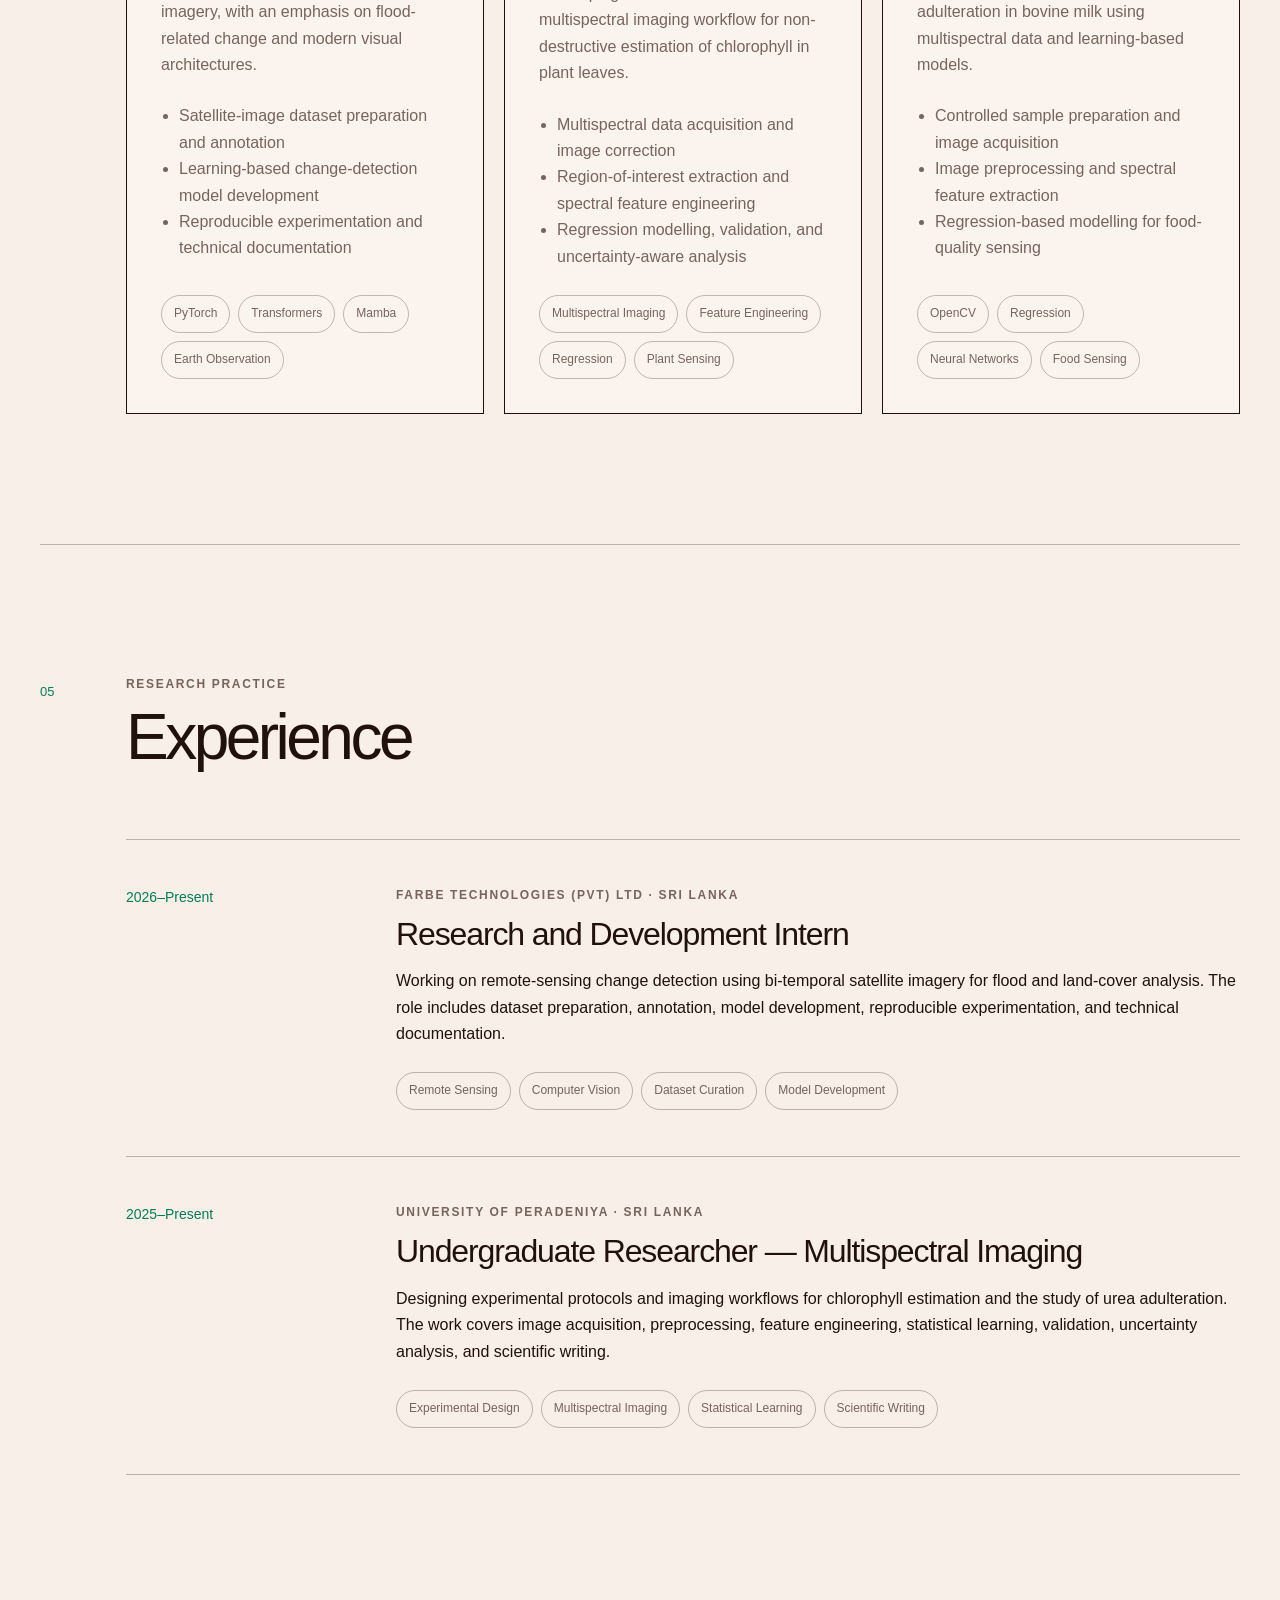
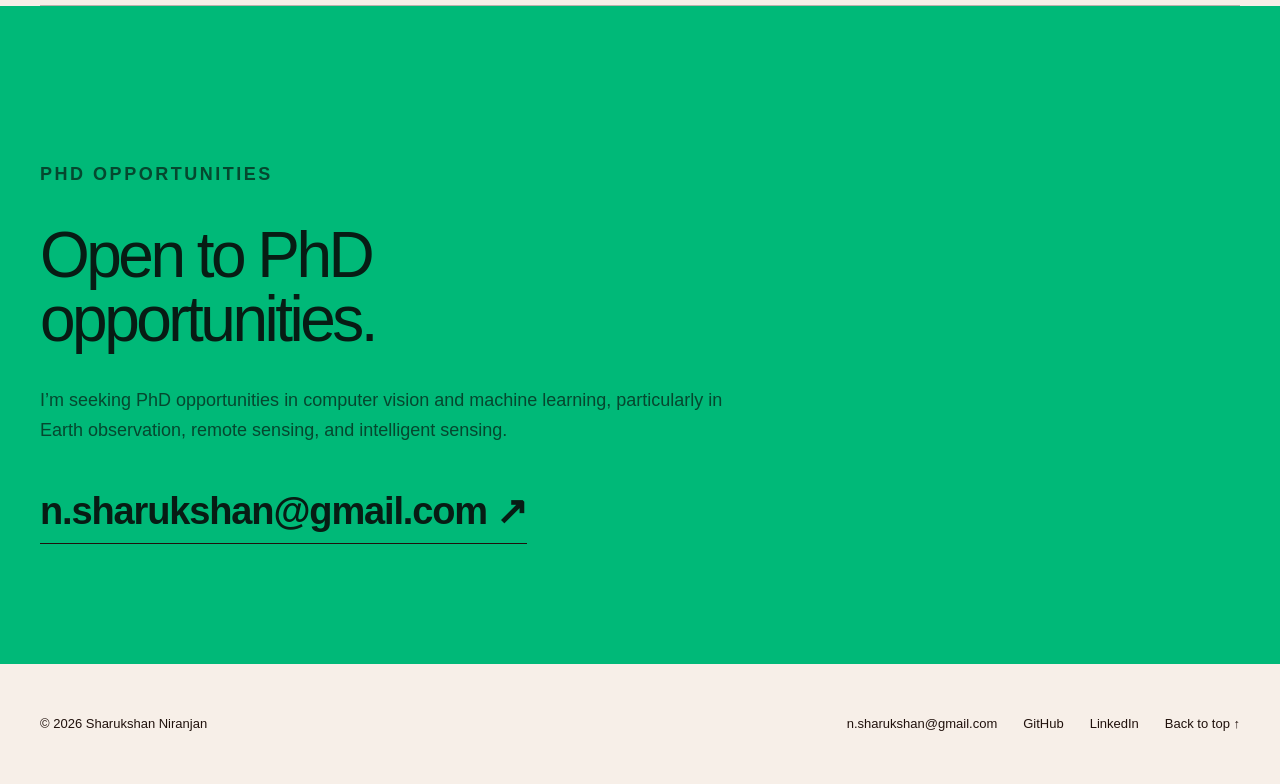
==== commit 31ca47cd: "Add files via upload" ====
--- a/index.html
+++ b/index.html
@@ -33,7 +33,7 @@
         <a href="#education">Education</a>
         <a href="#projects">Projects</a>
         <a href="#experience">Experience</a>
-        <a class="resume-link" href="assets/Sharukshan_Niranjan_CV.pdf" target="_blank" rel="noreferrer">CV</a>
+        <a class="resume-link" href="assets/Sharukshan_Niranjan_CV.pdf" target="_blank" rel="noreferrer">Resume</a>
       </nav>
     </header>
 
@@ -50,13 +50,14 @@
         </div>
 
         <div class="hero-copy reveal">
-          <p class="eyebrow">Computer Vision · Researcher · Engineer</p>
+          <p class="eyebrow">Computer Vision · Remote Sensing · Multispectral Imaging</p>
           <h1>Hello! I’m<br /><span>Sharukshan.</span></h1>
           <p class="hero-kicker">A bit about me</p>
           <p class="hero-intro">
             I’m a final-year Electrical and Electronic Engineering undergraduate at the University of
-            Peradeniya. I build learning-based vision systems for Earth observation and intelligent sensing,
-            with current work in bi-temporal change detection and multispectral imaging.
+            Peradeniya. My work combines machine learning, signal analysis, computational imaging, and
+            embedded electronics to create practical sensing solutions for challenges in healthcare,
+            agriculture, and environmental observation.
           </p>
           <div class="hero-actions" aria-label="Profile links">
             <a class="round-action action-primary" href="#projects">View projects</a>
--- a/styles.css
+++ b/styles.css
@@ -254,6 +254,58 @@
   line-height: 1.72;
 }
 
+.connect-block {
+  margin-top: 28px;
+}
+
+.connect-label {
+  margin: 0 0 13px;
+  color: var(--muted);
+  font-size: 12px;
+  font-weight: 700;
+  letter-spacing: 0.14em;
+  text-transform: uppercase;
+}
+
+.connect-icons {
+  display: flex;
+  flex-wrap: wrap;
+  gap: 10px;
+}
+
+.connect-icons a {
+  display: inline-flex;
+  width: 44px;
+  height: 44px;
+  align-items: center;
+  justify-content: center;
+  border: 1px solid var(--line);
+  border-radius: 50%;
+  color: var(--ink);
+  transition: border-color 180ms ease, color 180ms ease, transform 180ms ease;
+}
+
+.connect-icons svg {
+  width: 23px;
+  height: 23px;
+  fill: none;
+  stroke: currentColor;
+  stroke-linecap: round;
+  stroke-linejoin: round;
+  stroke-width: 1.7;
+}
+
+.connect-icons a:hover,
+.connect-icons a:focus-visible {
+  border-color: var(--accent-deep);
+  color: var(--accent-deep);
+  transform: translateY(-3px);
+}
+
+.connect-block + .hero-actions {
+  margin-top: 28px;
+}
+
 .hero-actions {
   display: flex;
   flex-wrap: wrap;
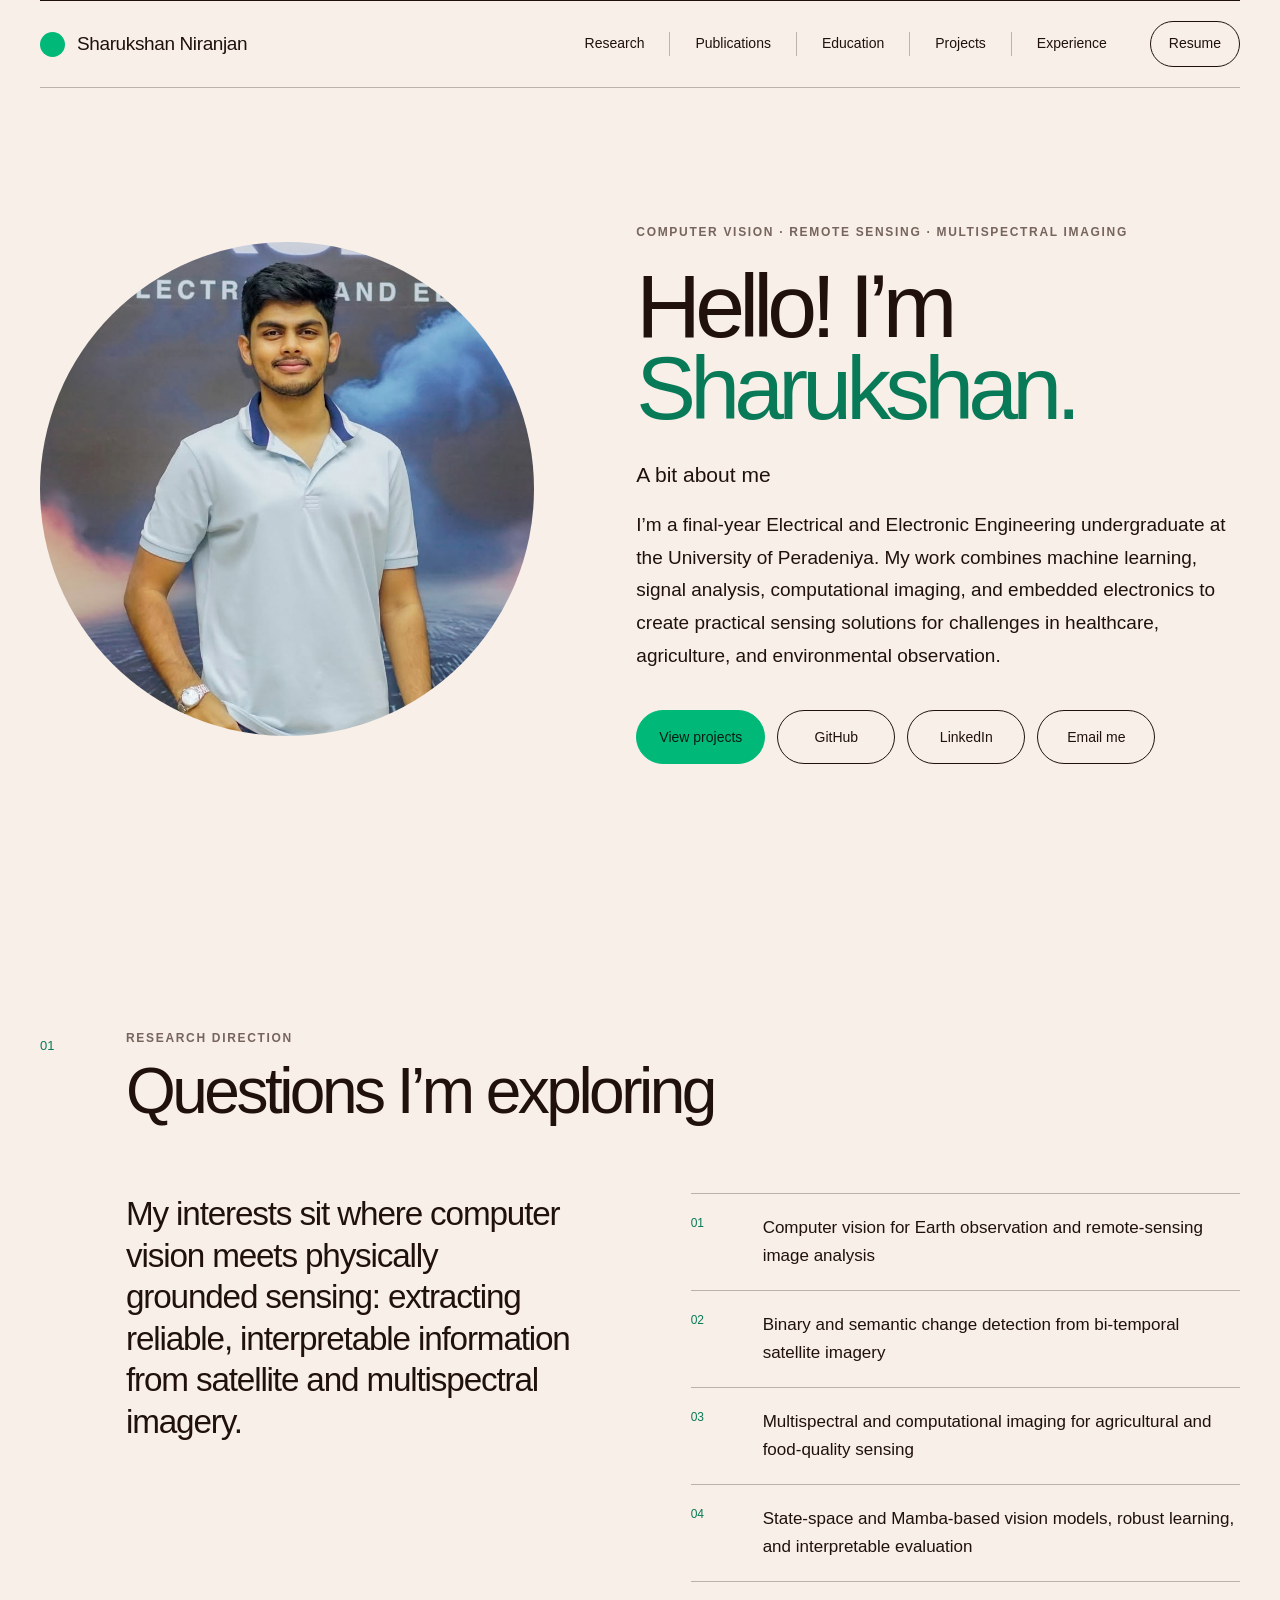
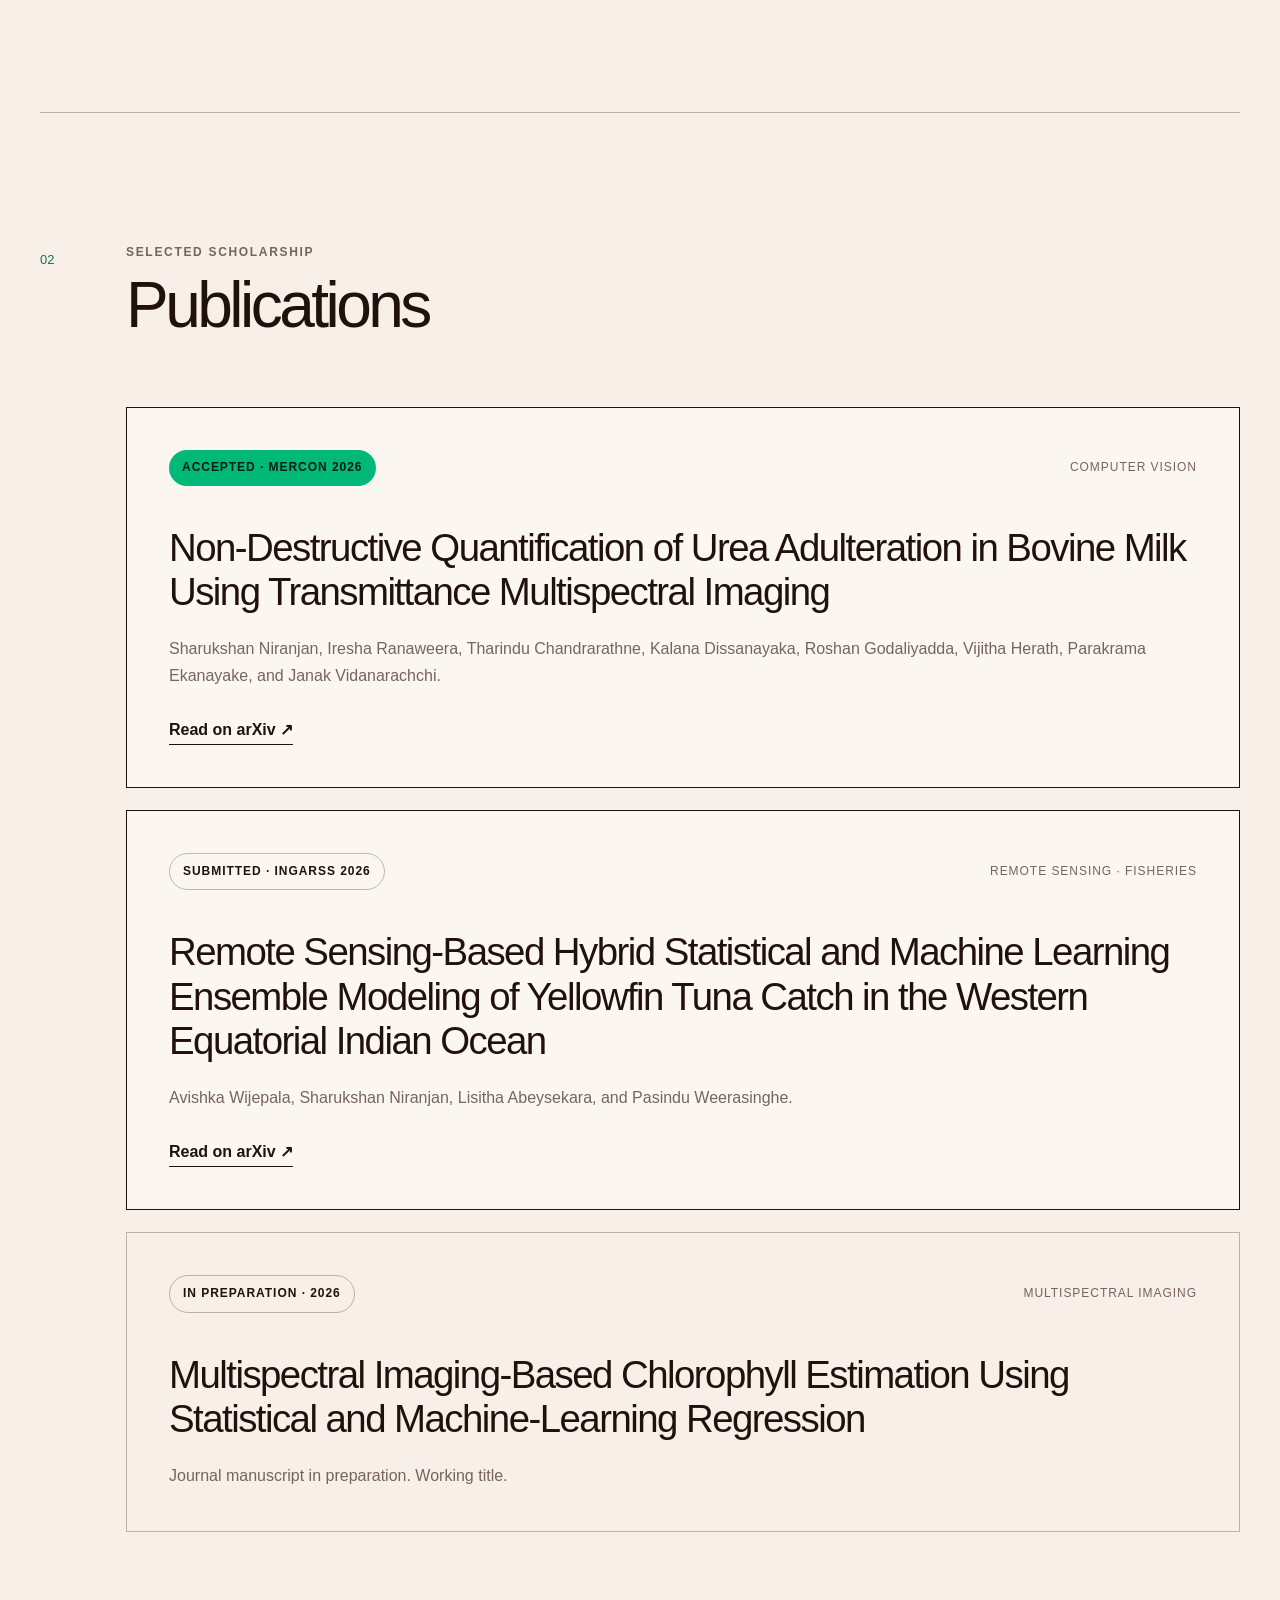
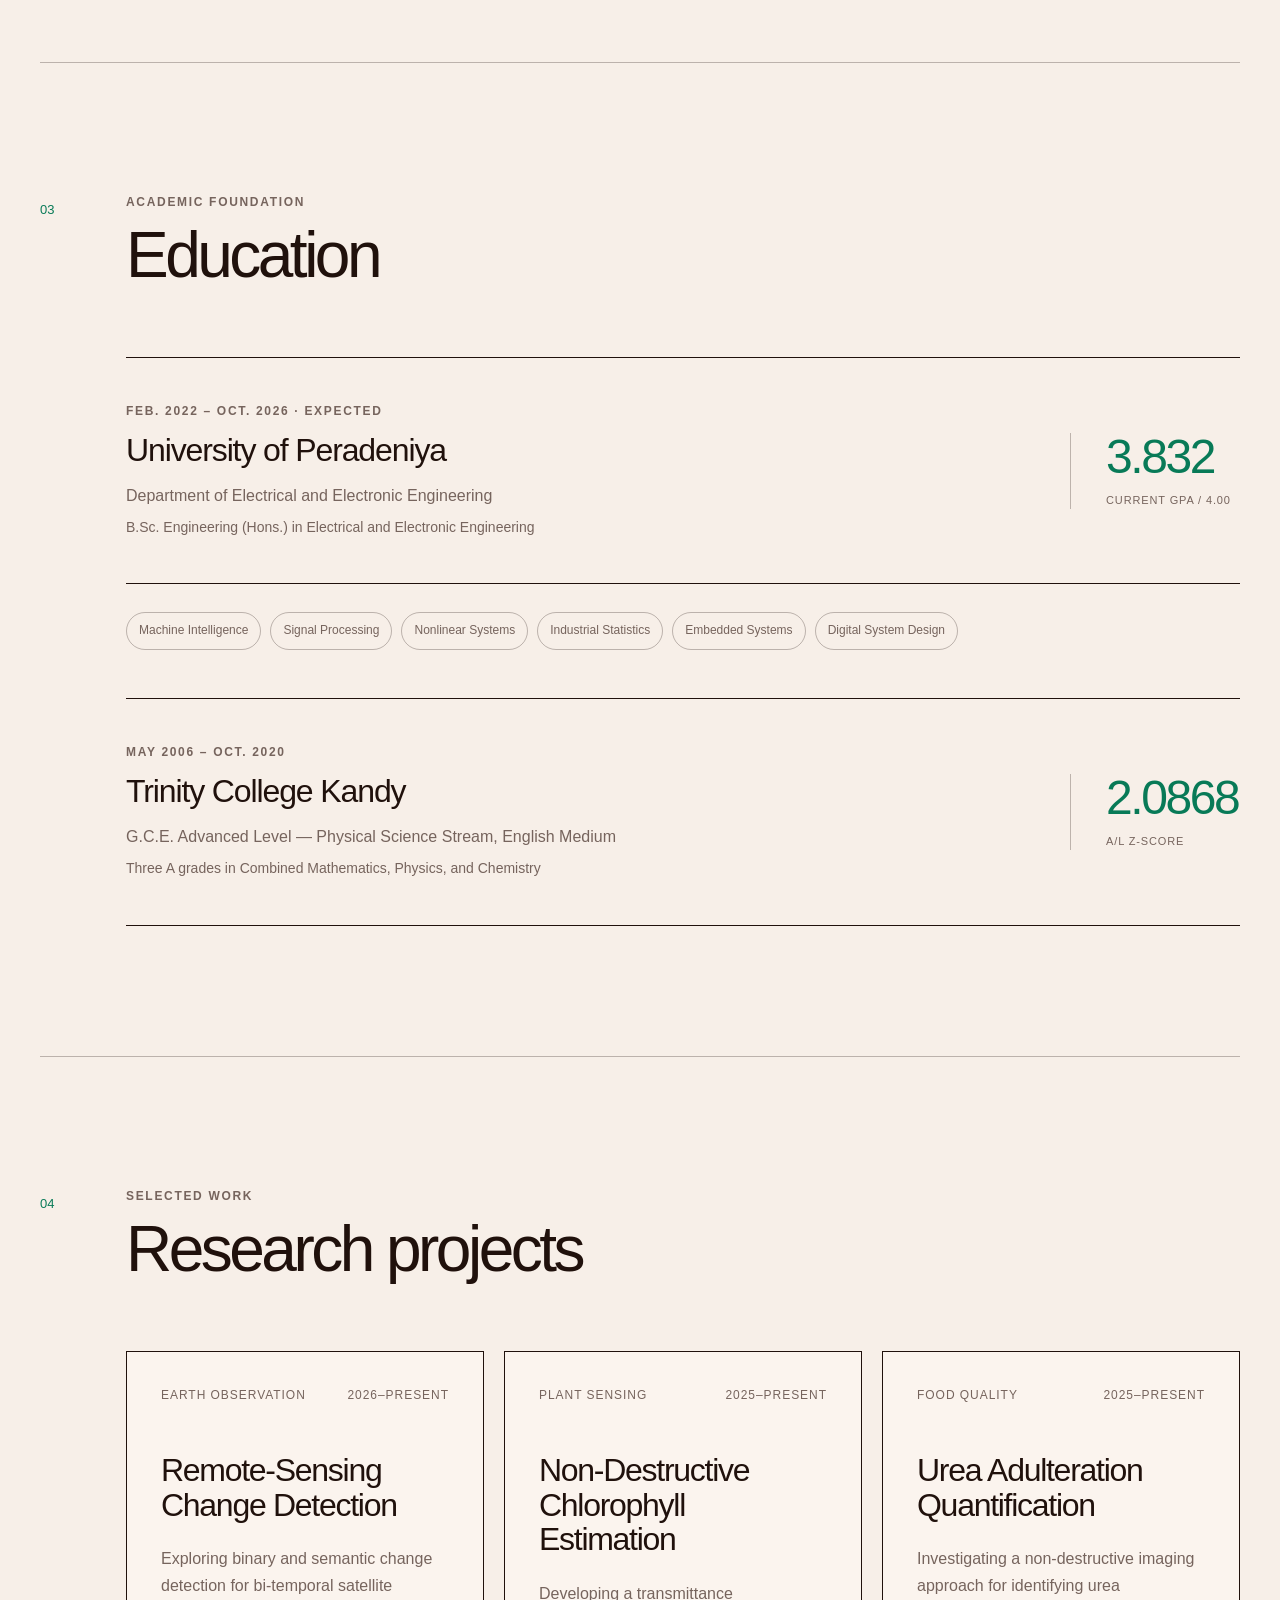
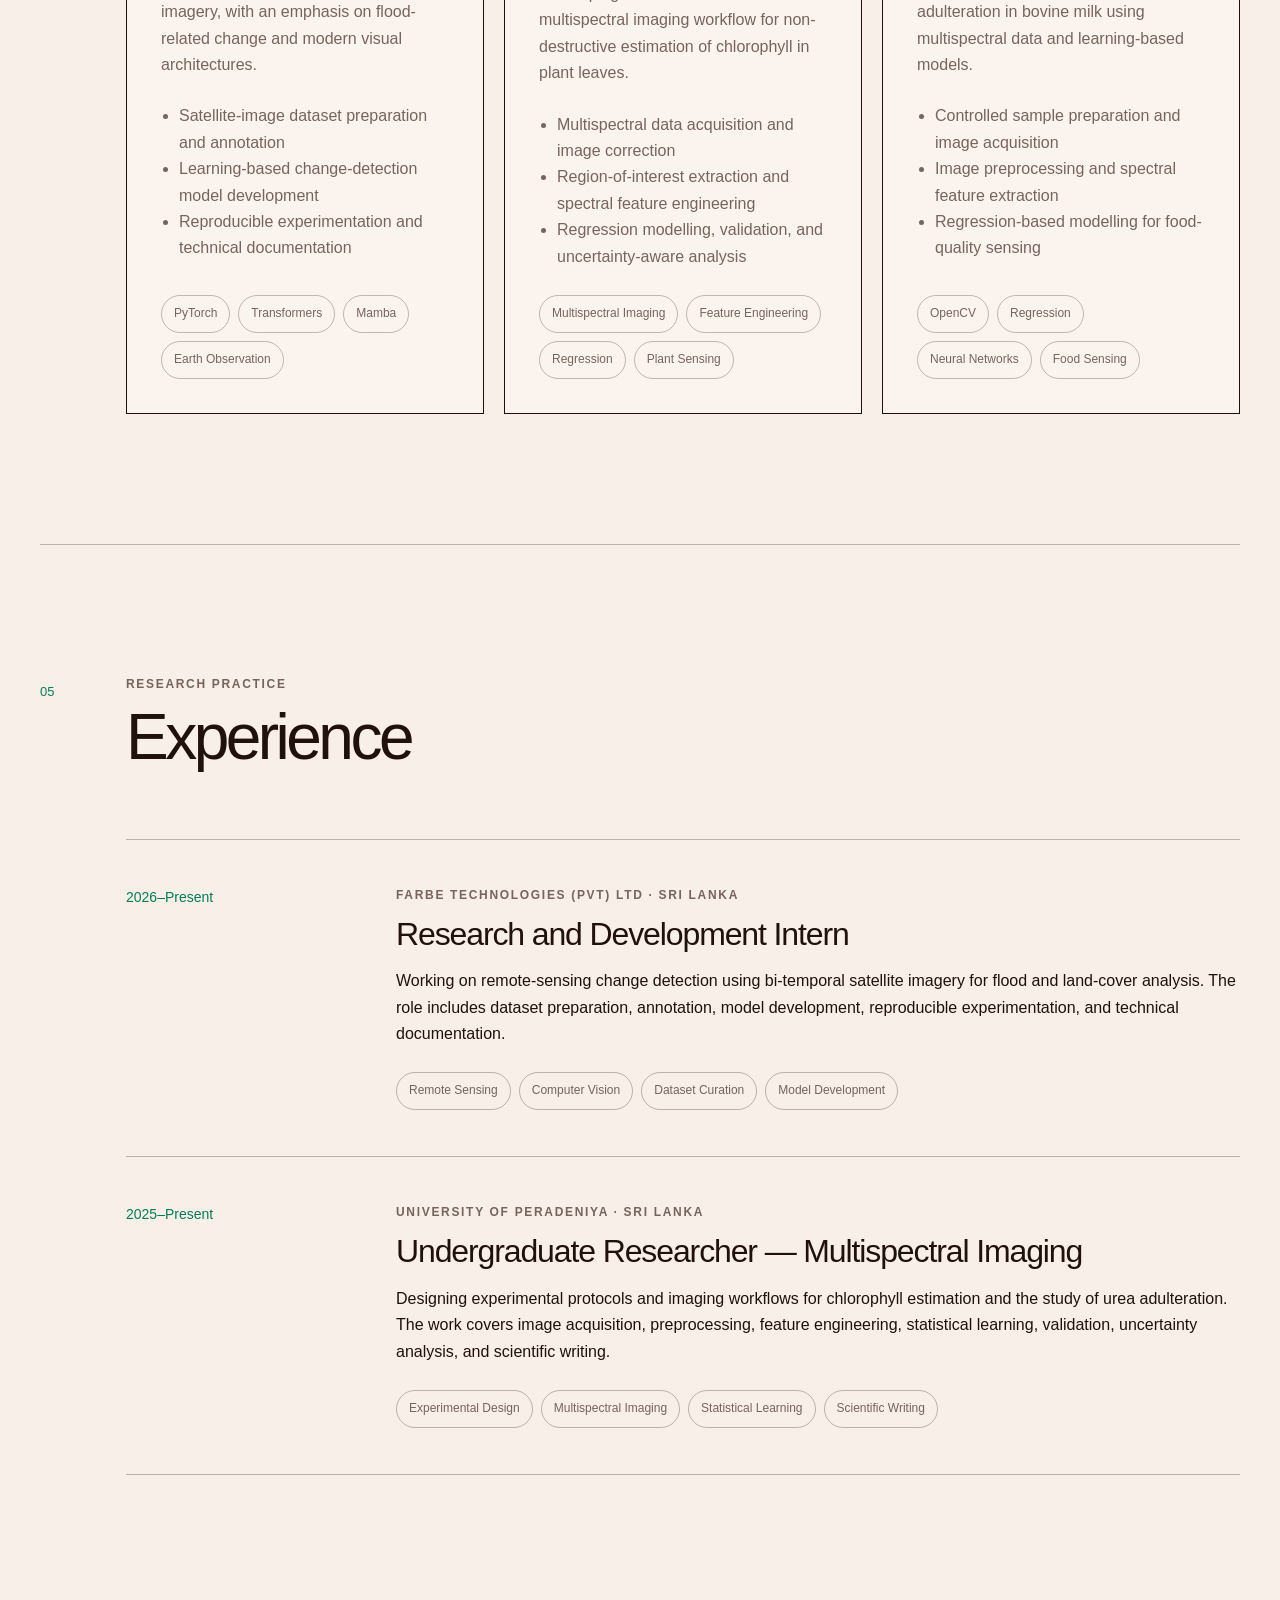
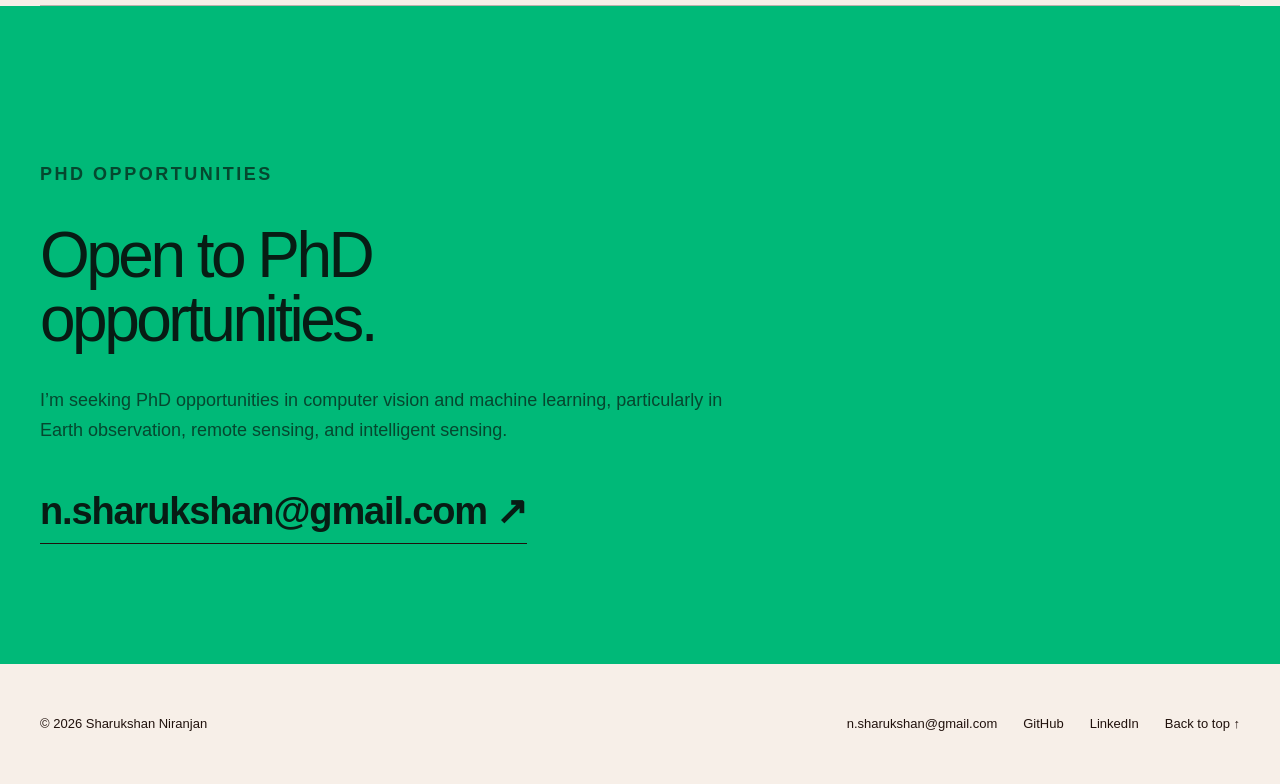
==== commit d5b84e88: "Update GPA from 3.812 to 3.832" ====
--- a/index.html
+++ b/index.html
@@ -153,7 +153,7 @@
             <p class="education-detail">B.Sc. Engineering (Hons.) in Electrical and Electronic Engineering</p>
           </div>
           <div class="education-score">
-            <strong>3.812</strong>
+            <strong>3.832</strong>
             <span>Current GPA / 4.00</span>
           </div>
         </article>
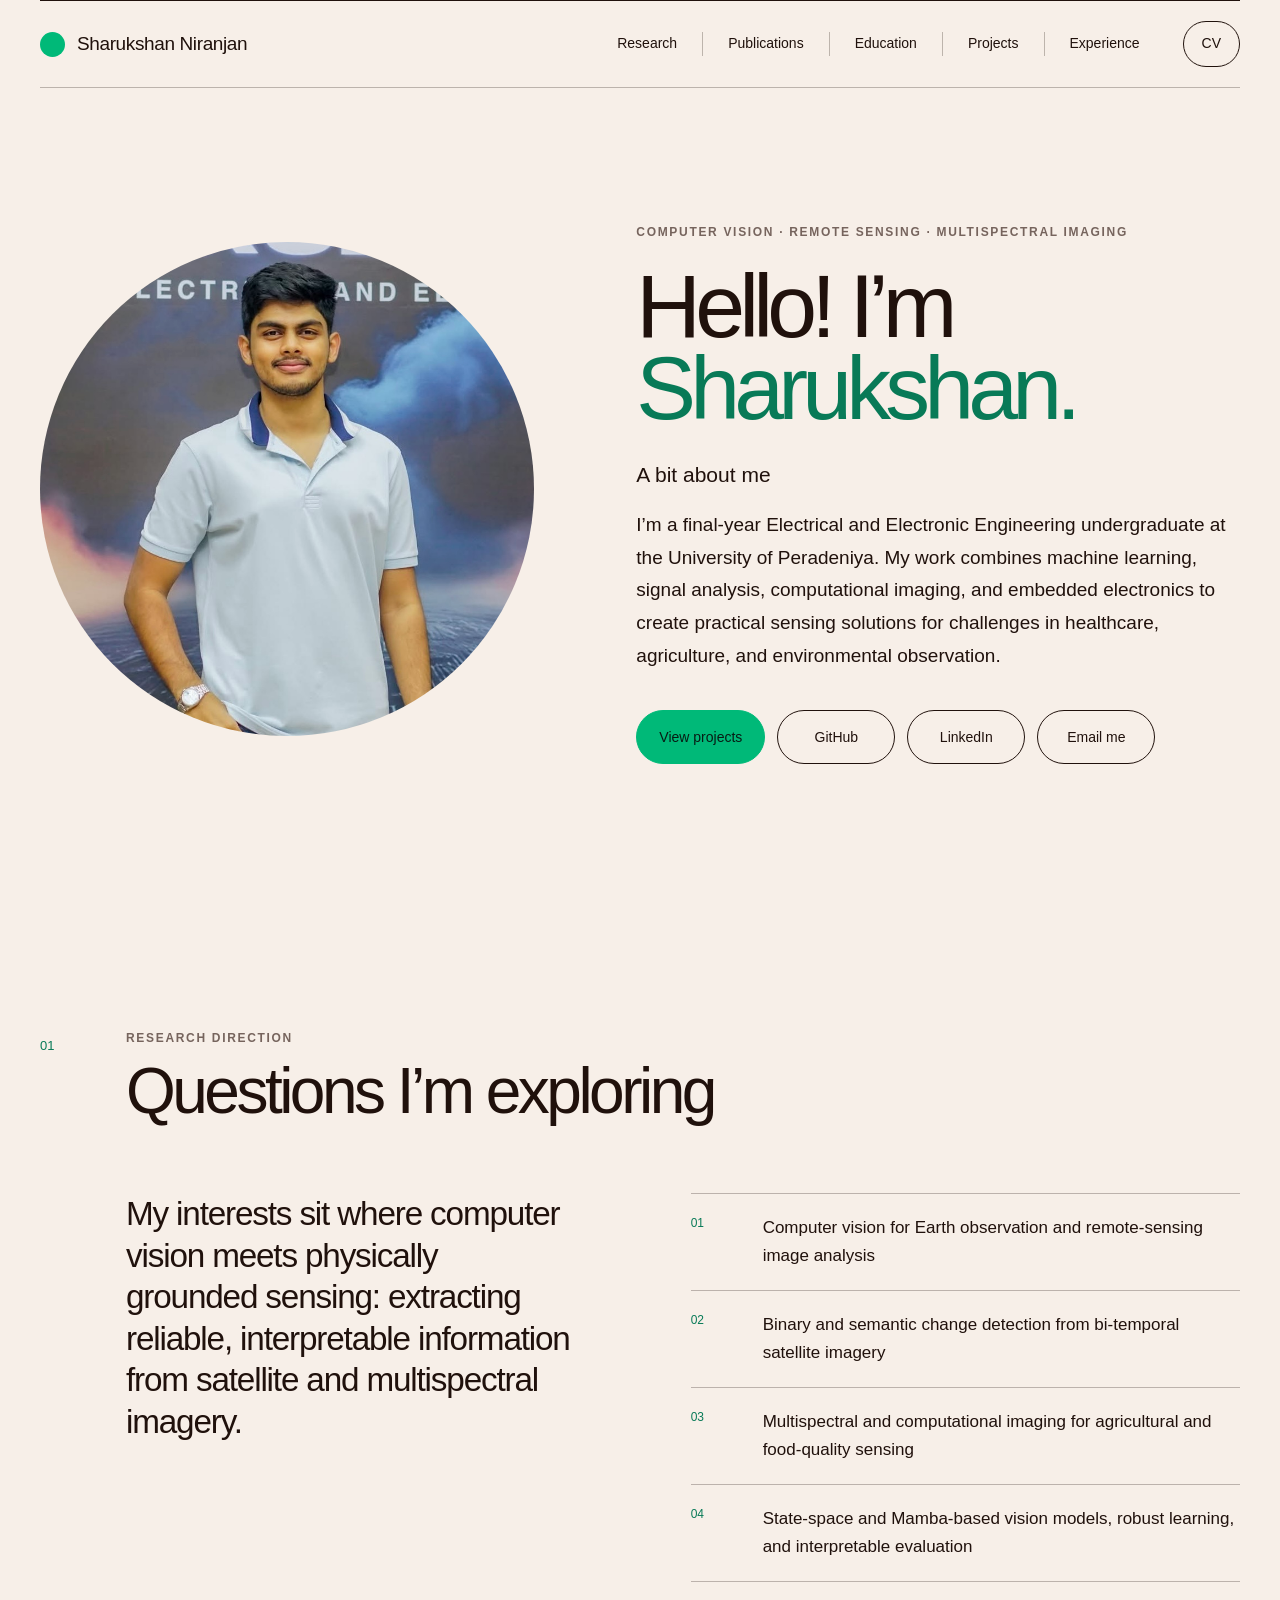
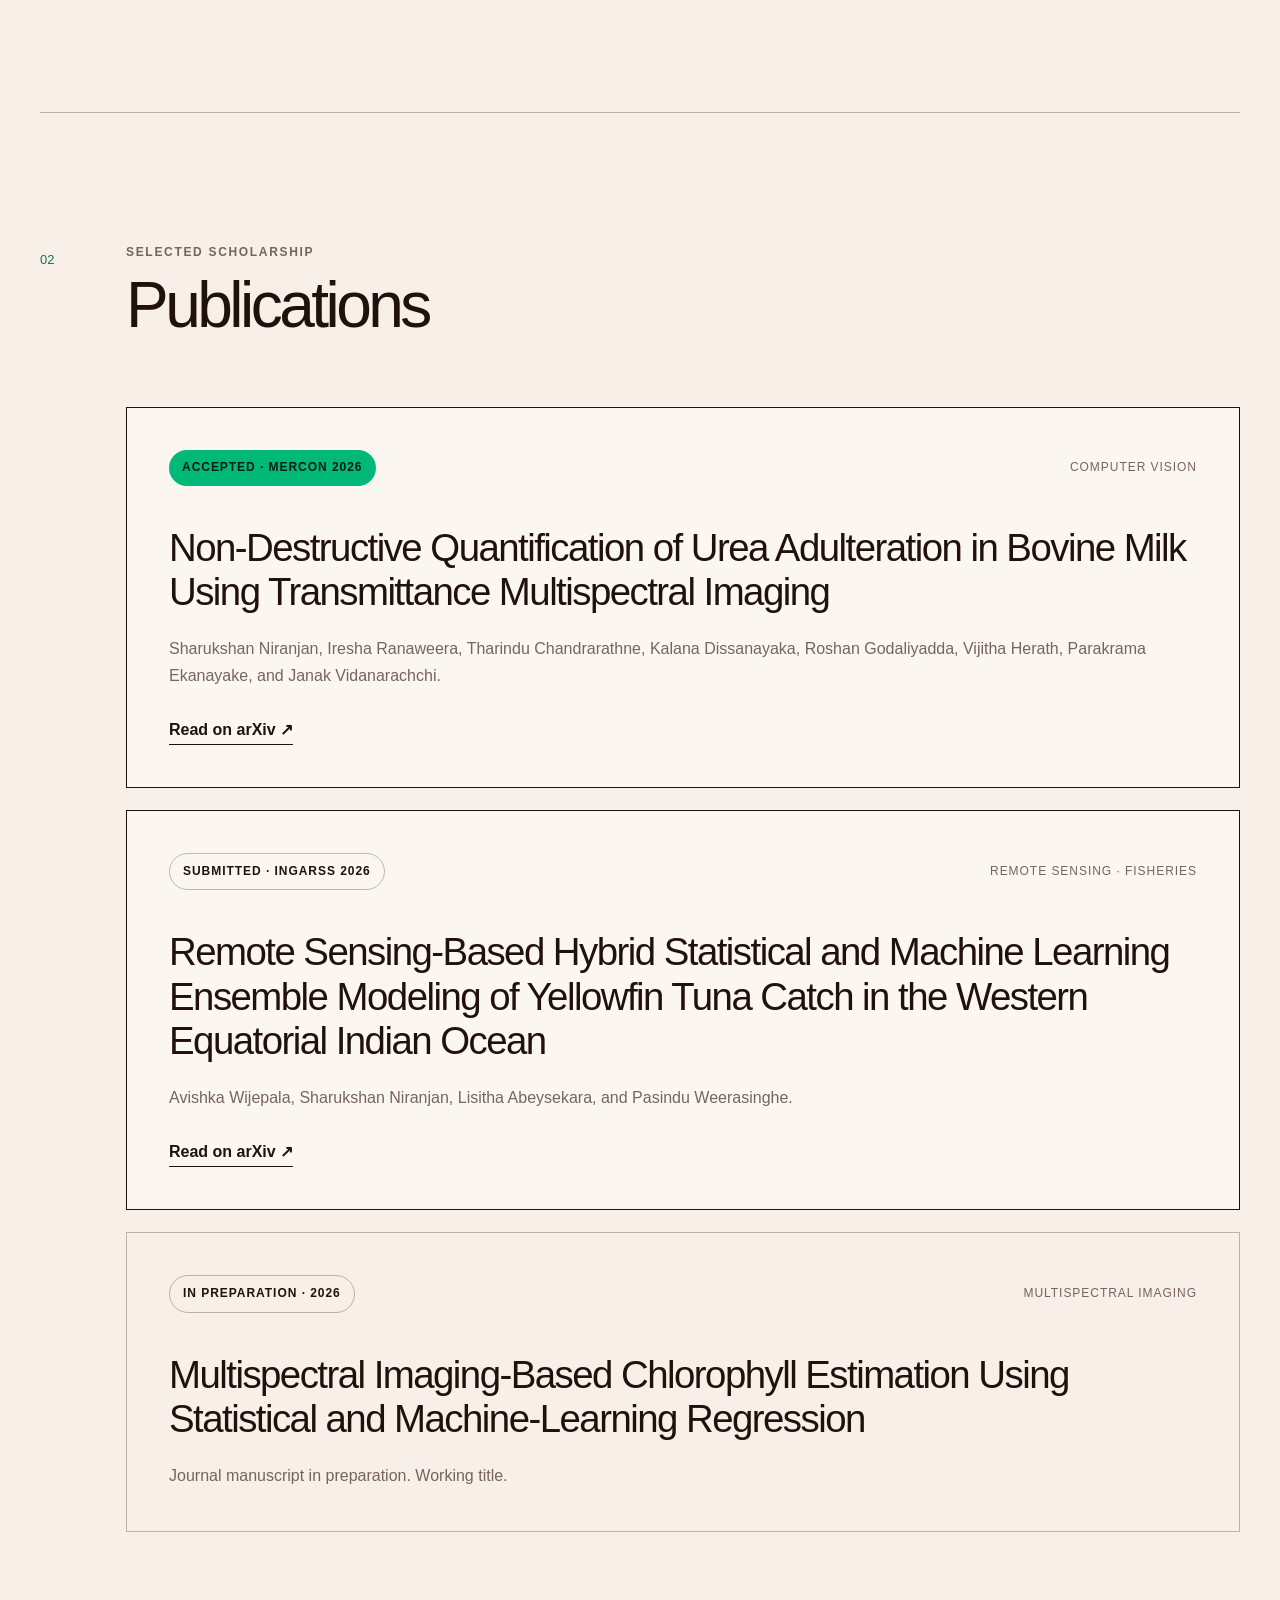
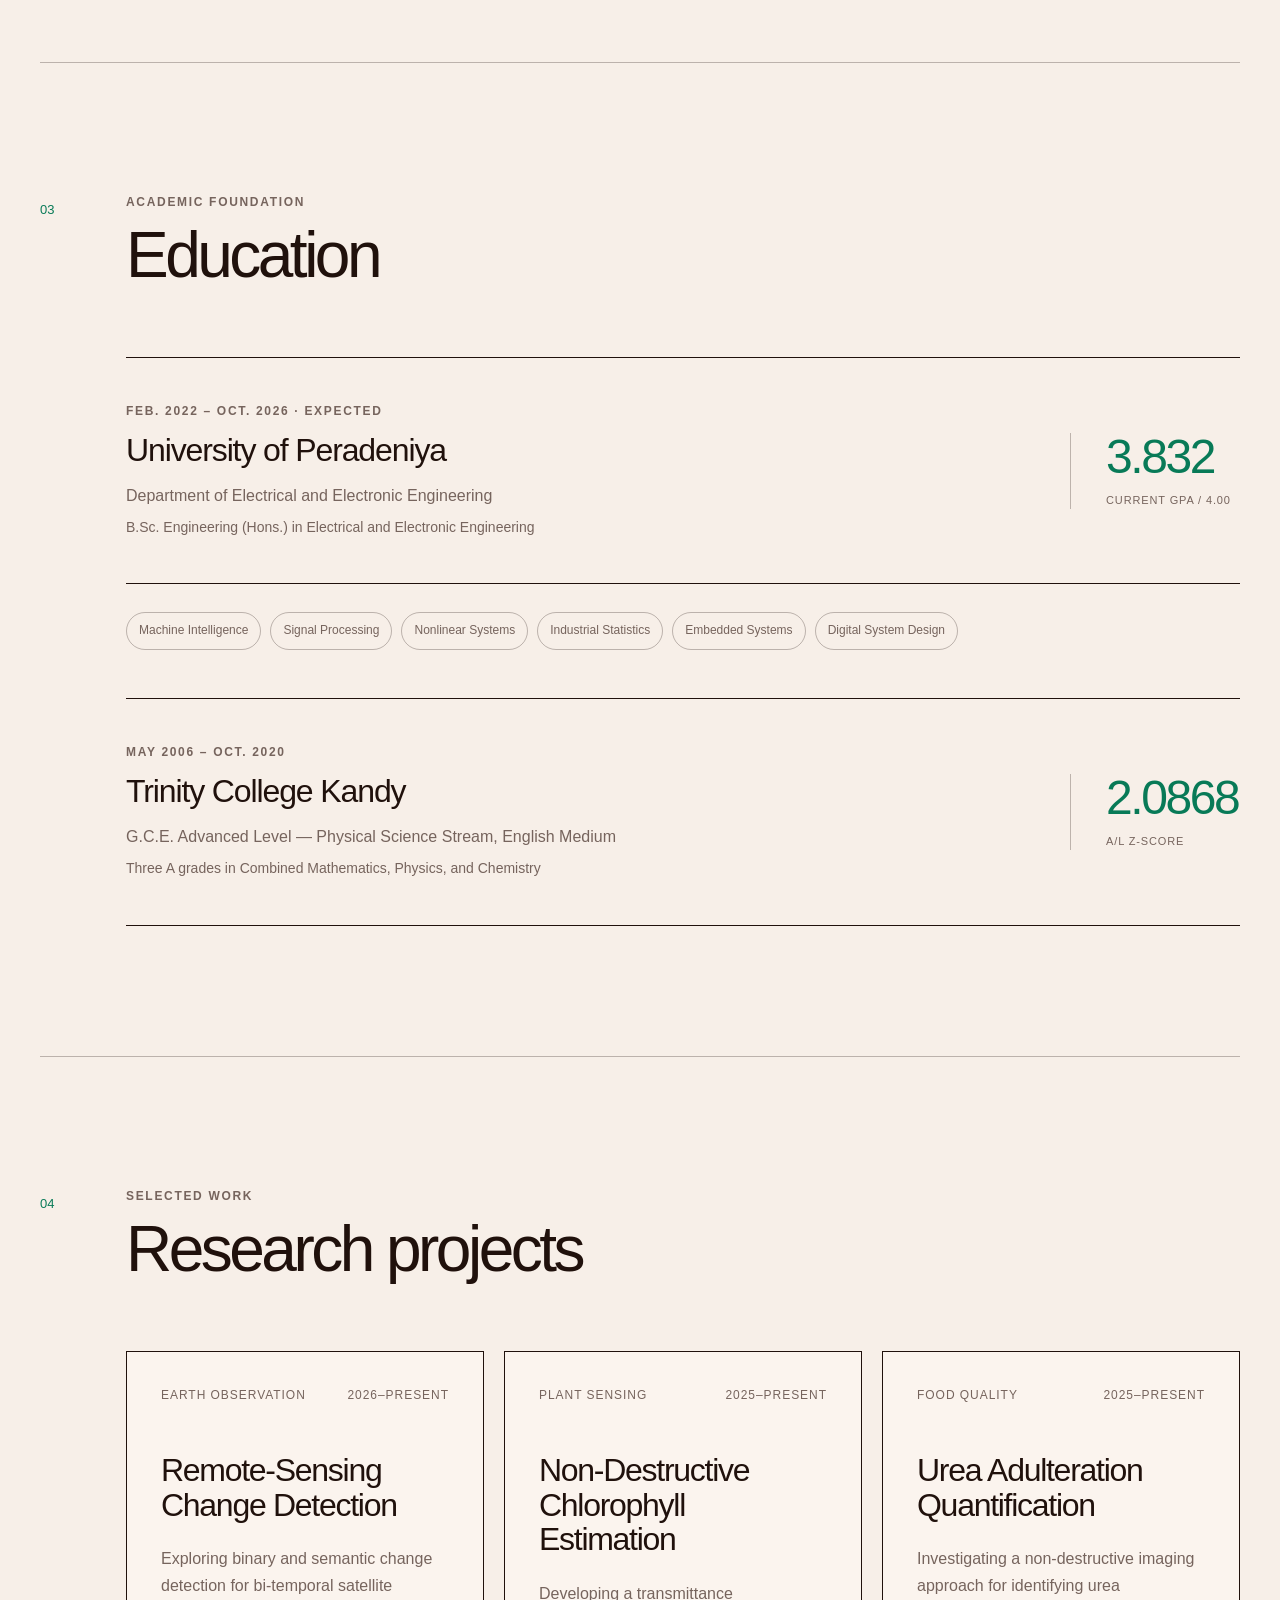
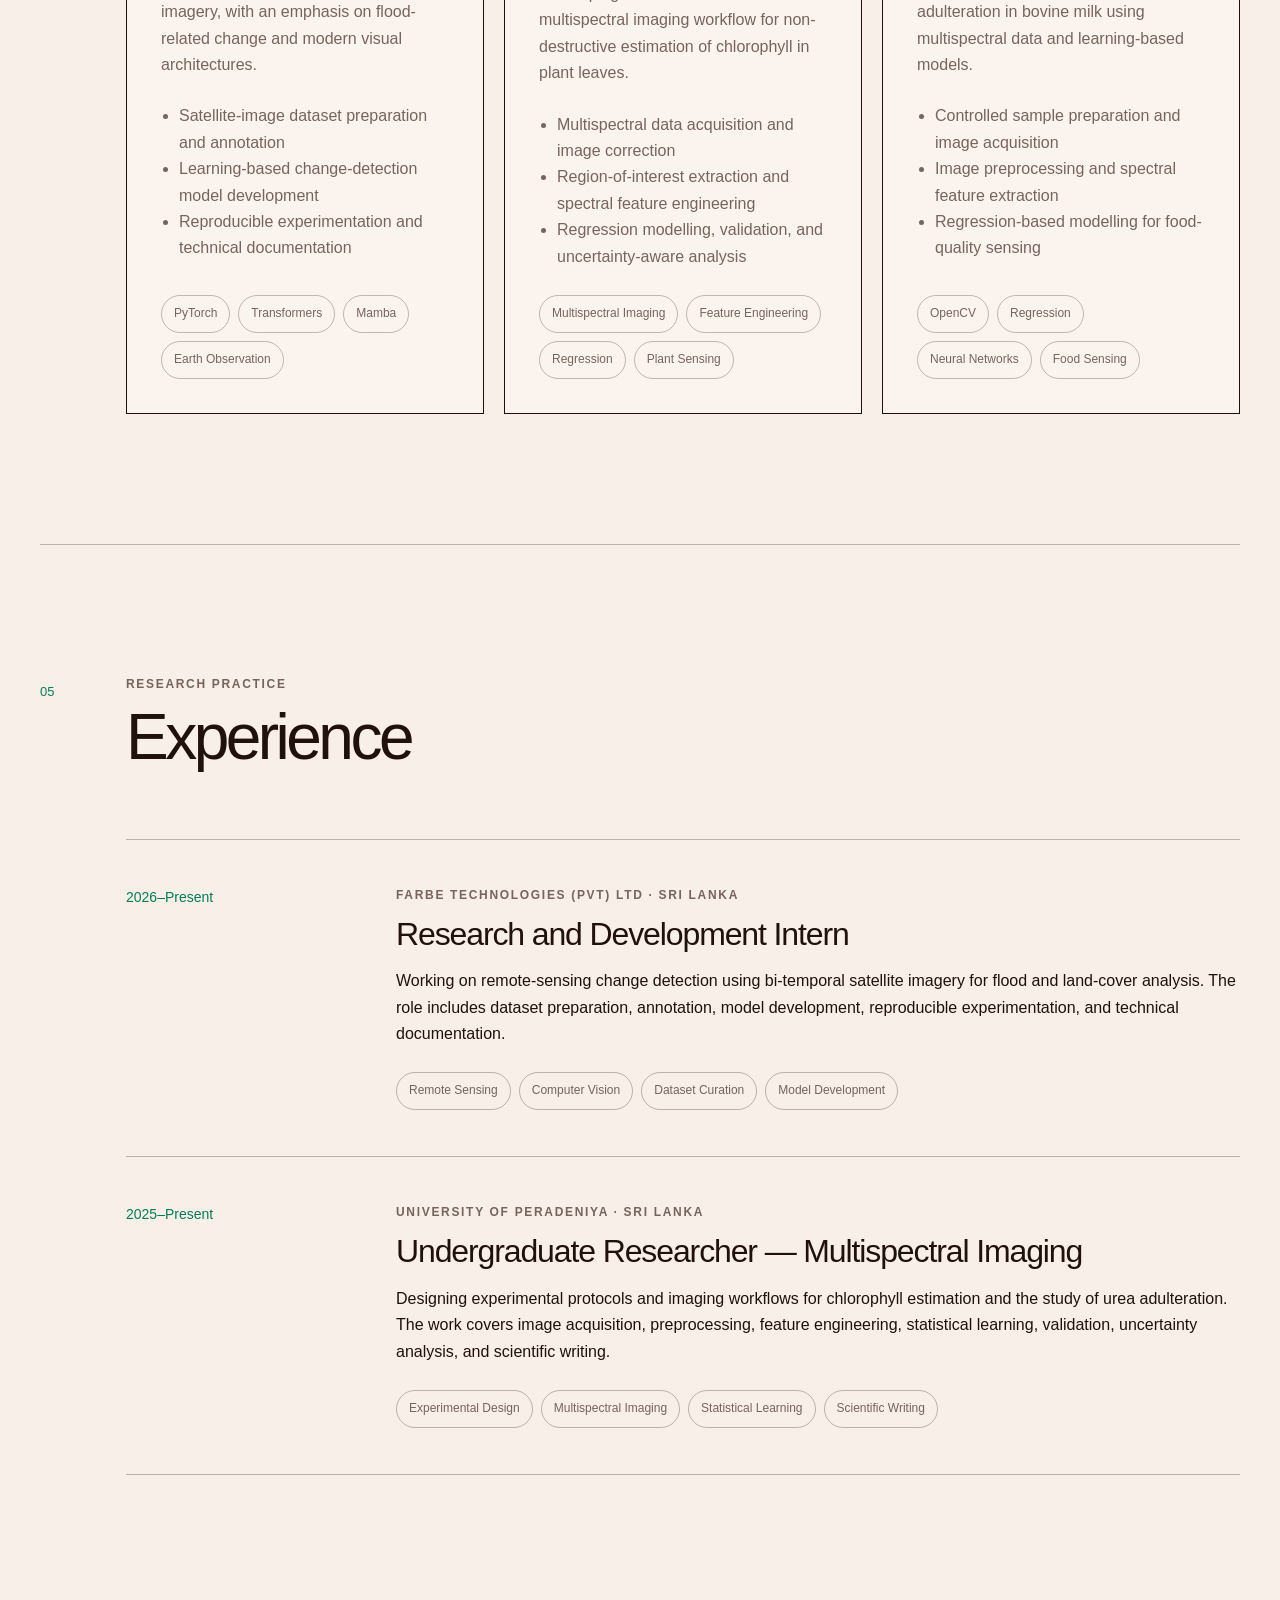
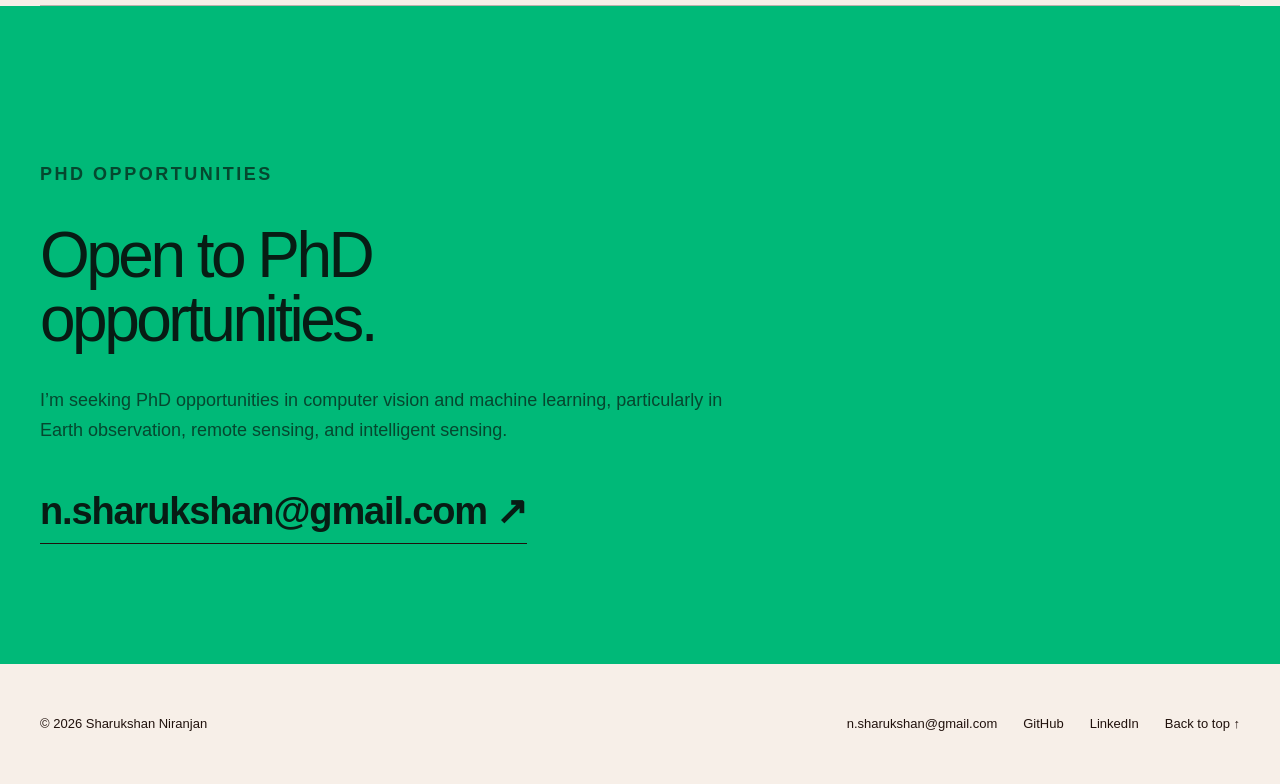
==== commit 9b1bff2d: "Change 'Resume' link text to 'CV'" ====
--- a/index.html
+++ b/index.html
@@ -33,7 +33,7 @@
         <a href="#education">Education</a>
         <a href="#projects">Projects</a>
         <a href="#experience">Experience</a>
-        <a class="resume-link" href="assets/Sharukshan_Niranjan_CV.pdf" target="_blank" rel="noreferrer">Resume</a>
+        <a class="resume-link" href="assets/Sharukshan_Niranjan_CV.pdf" target="_blank" rel="noreferrer">CV</a>
       </nav>
     </header>
 
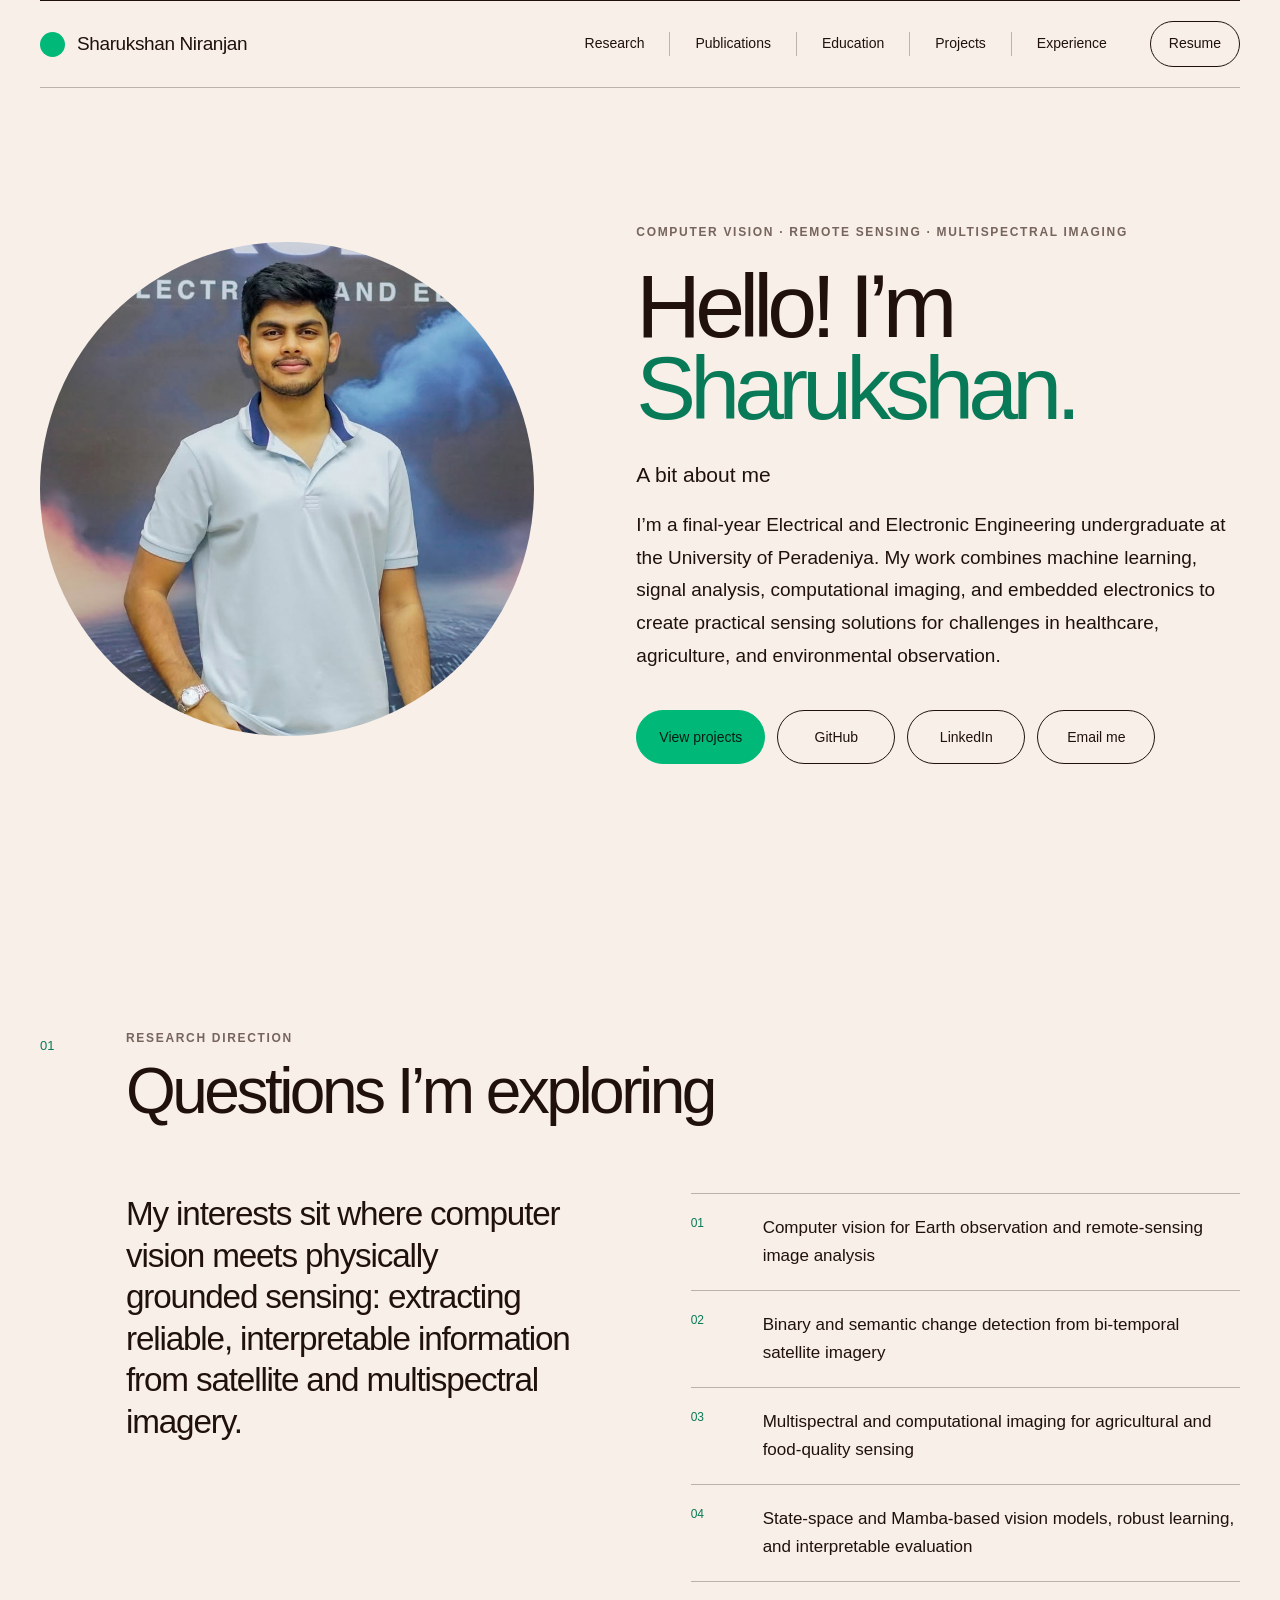
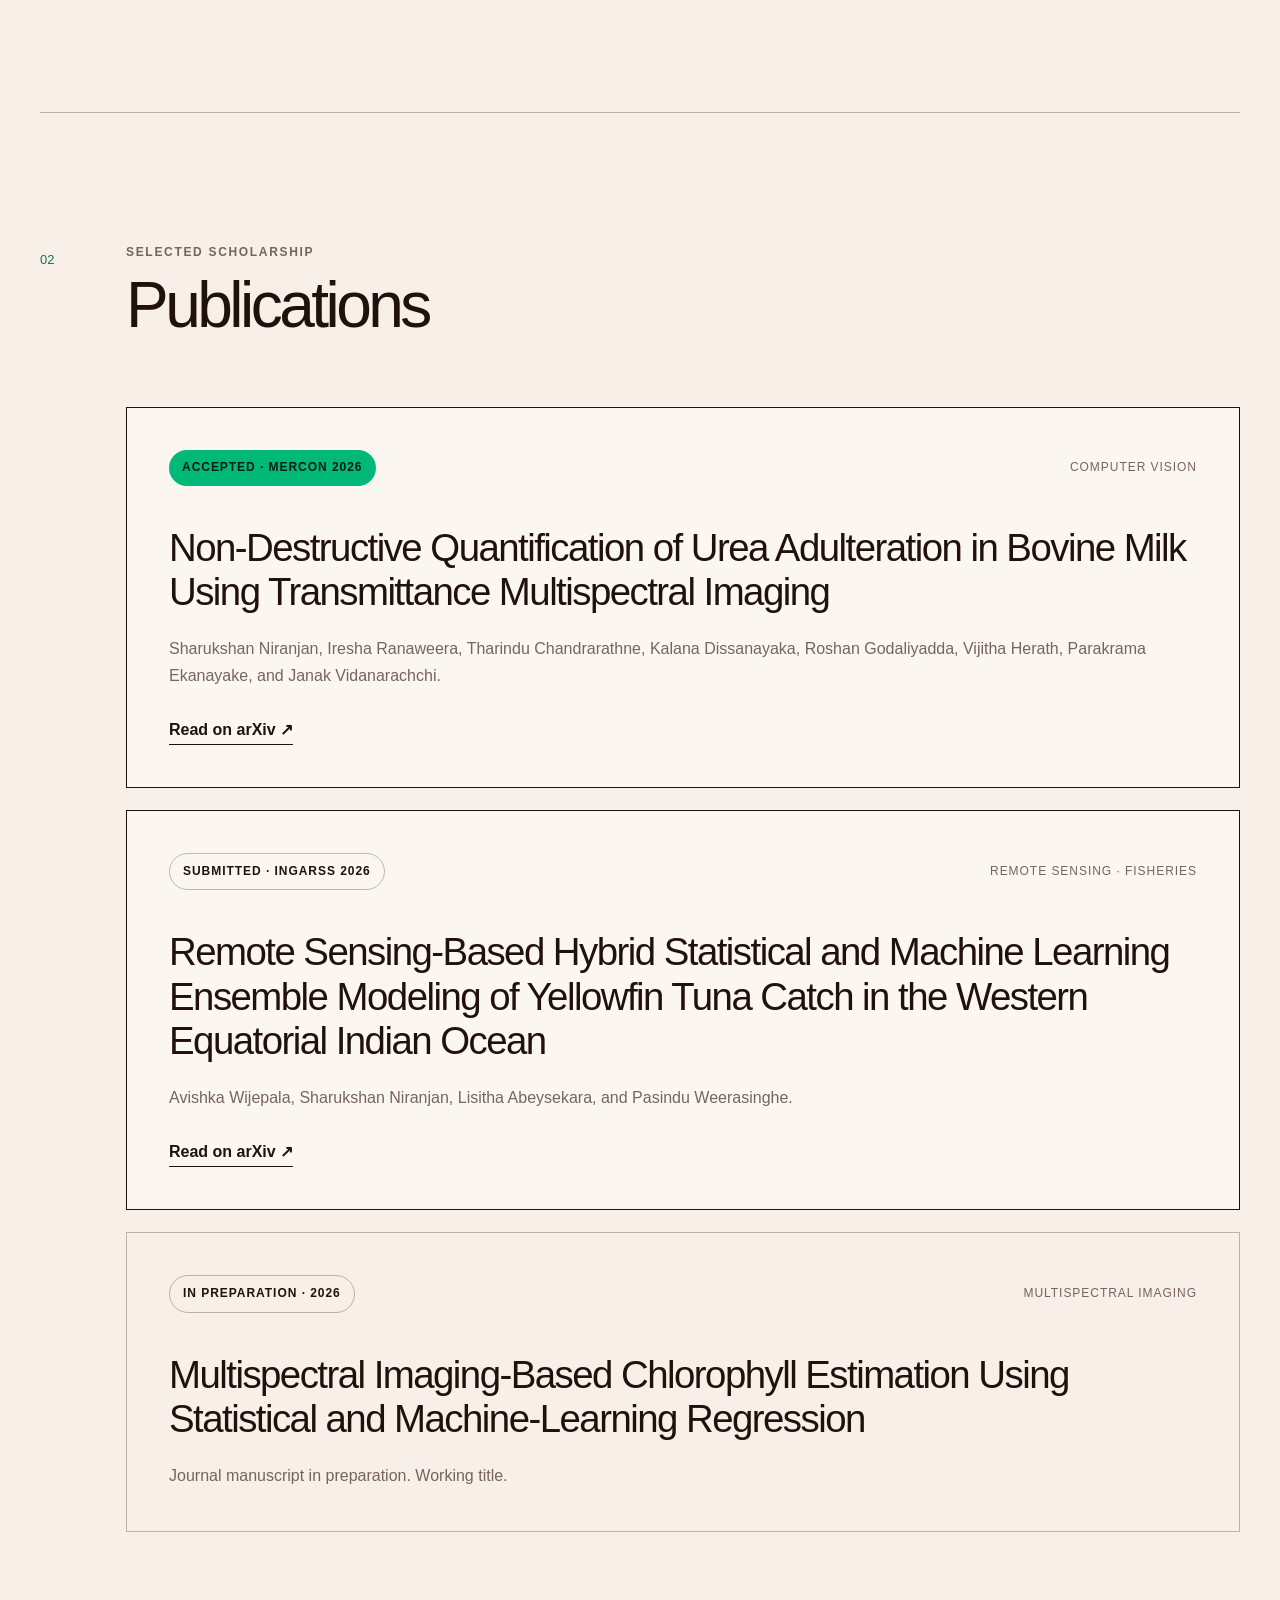
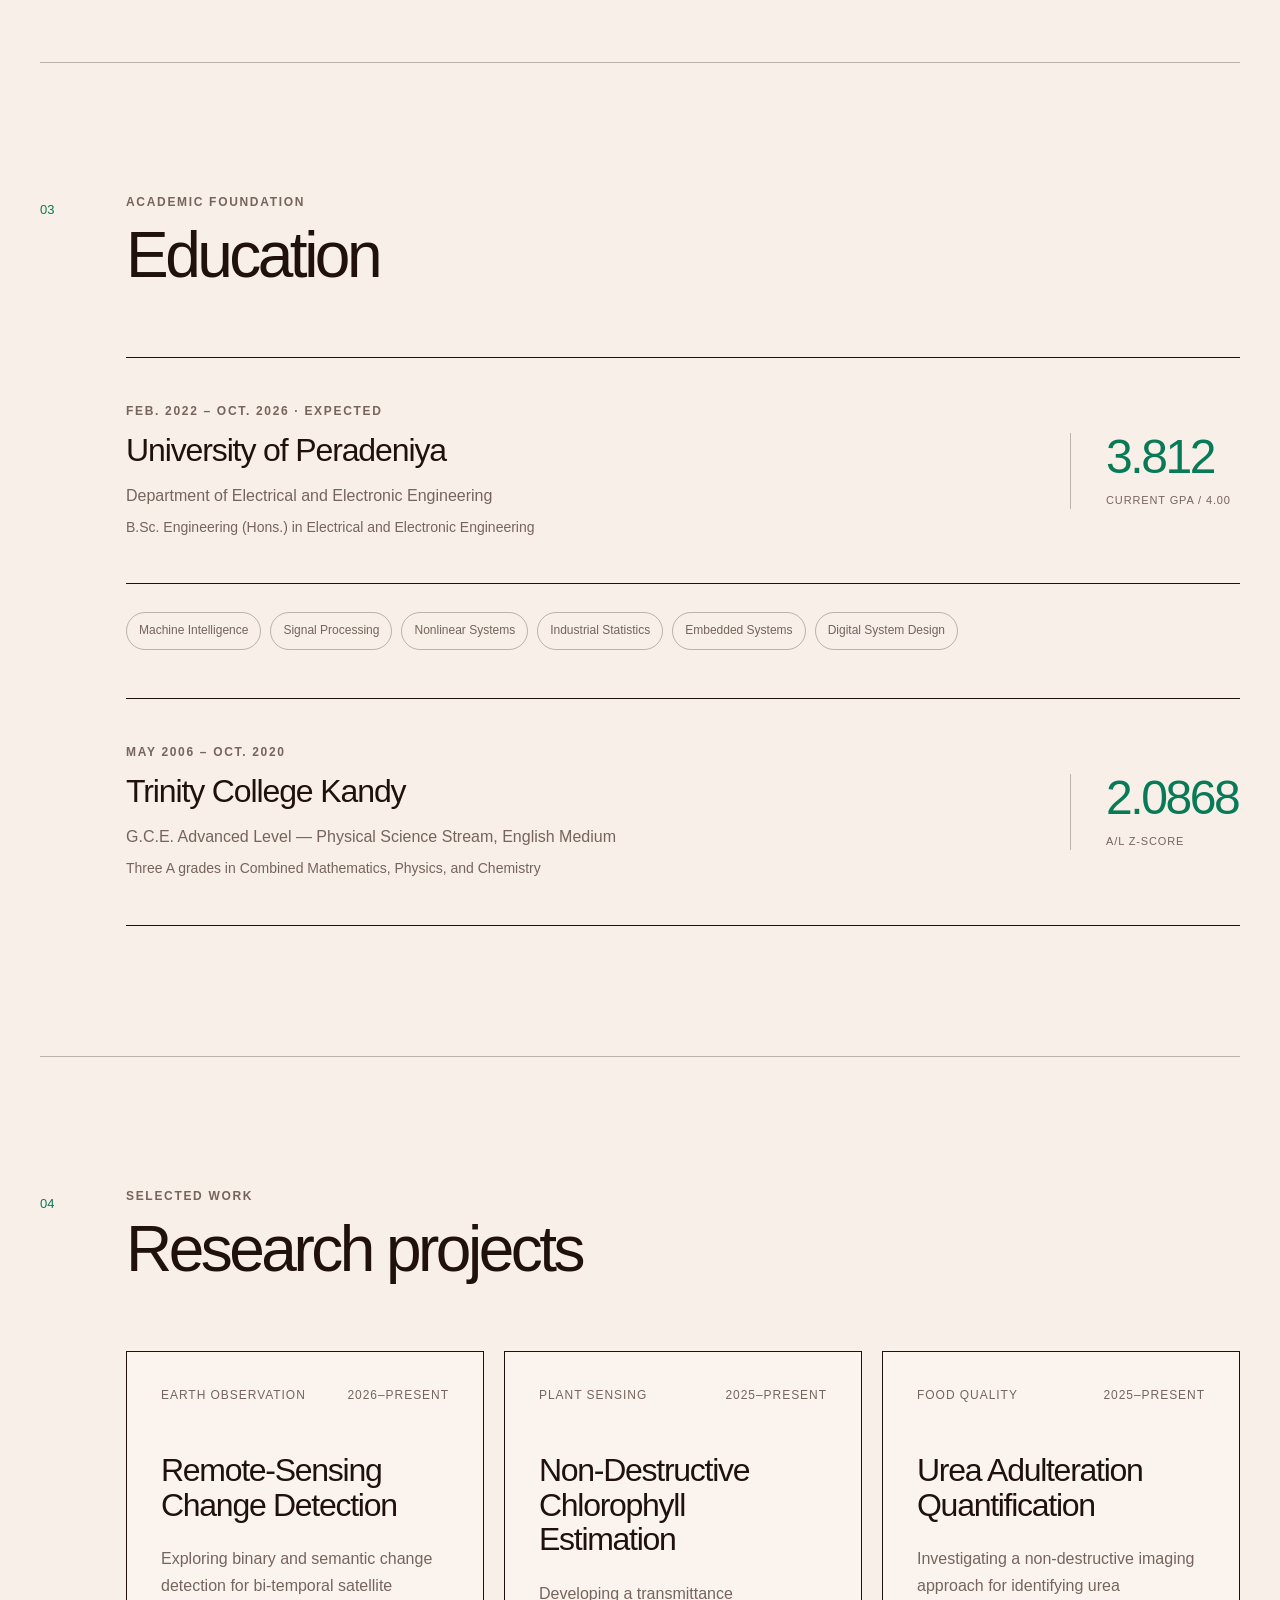
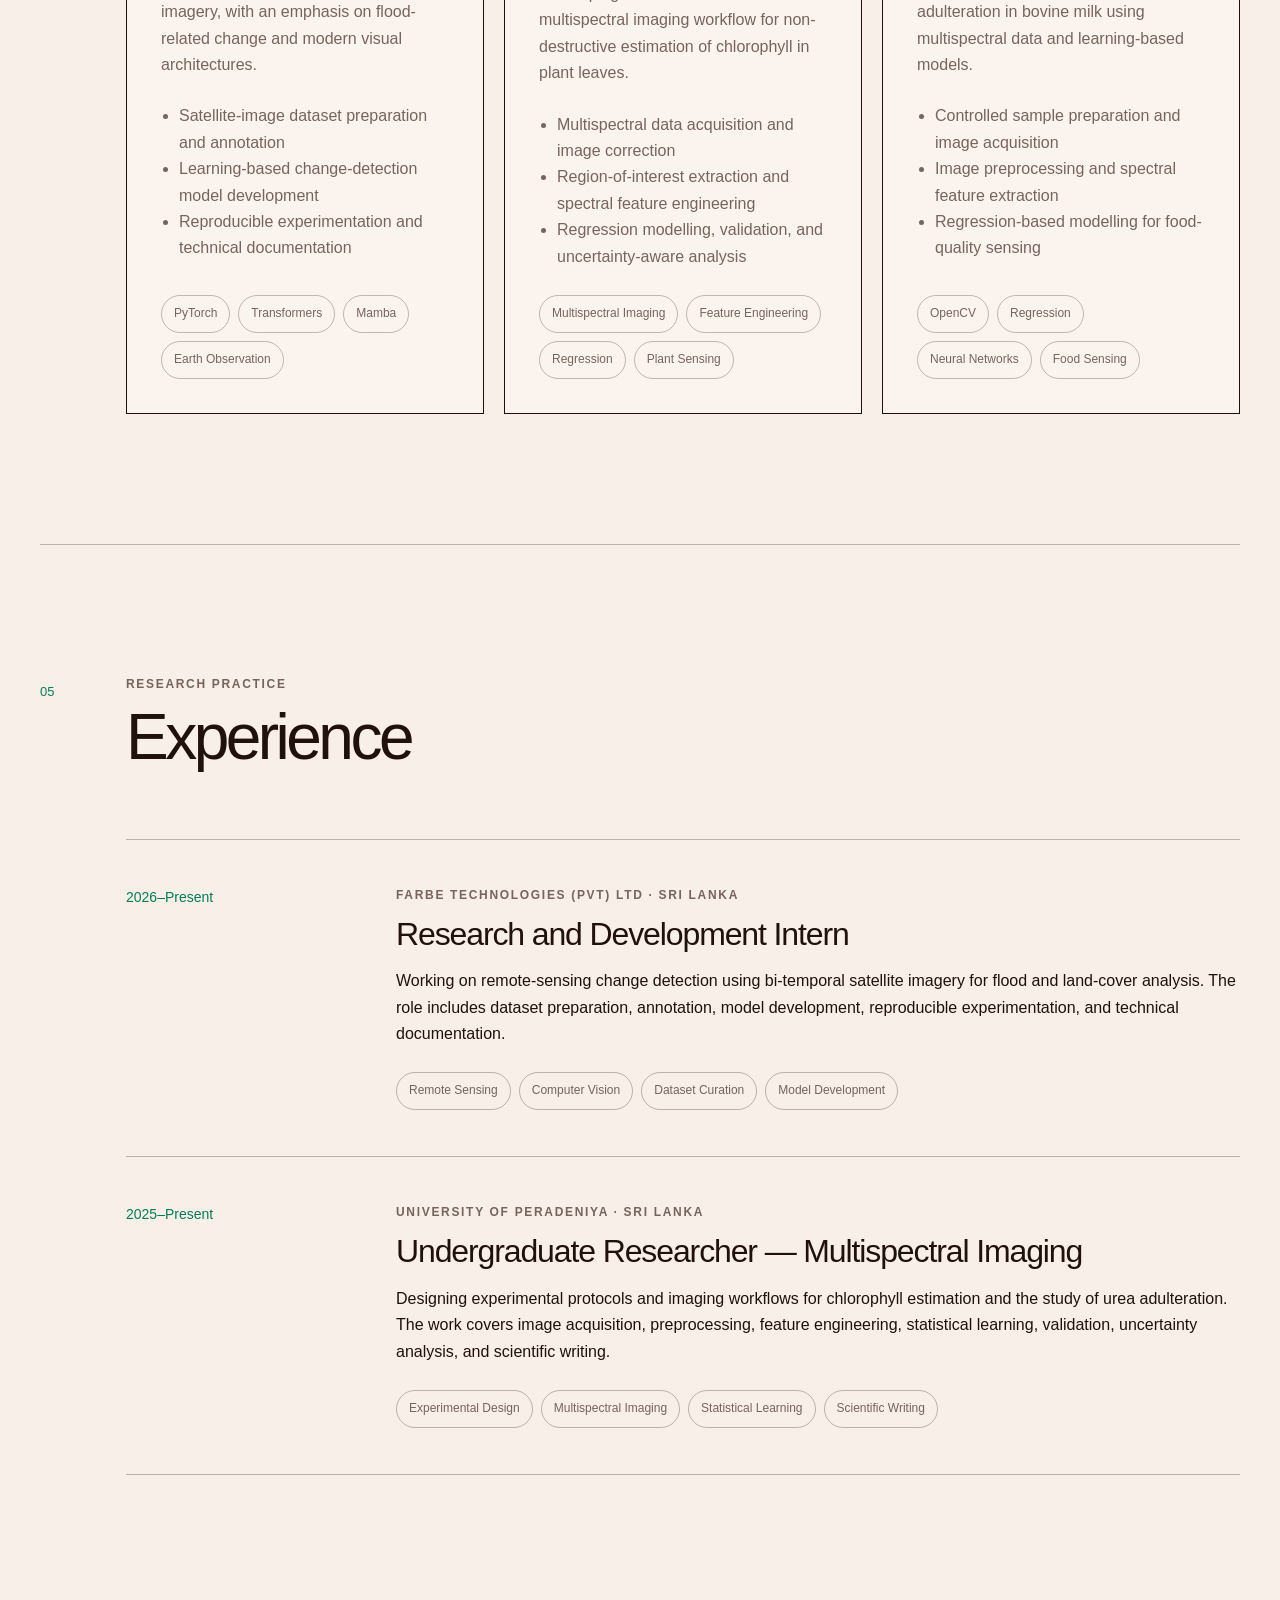
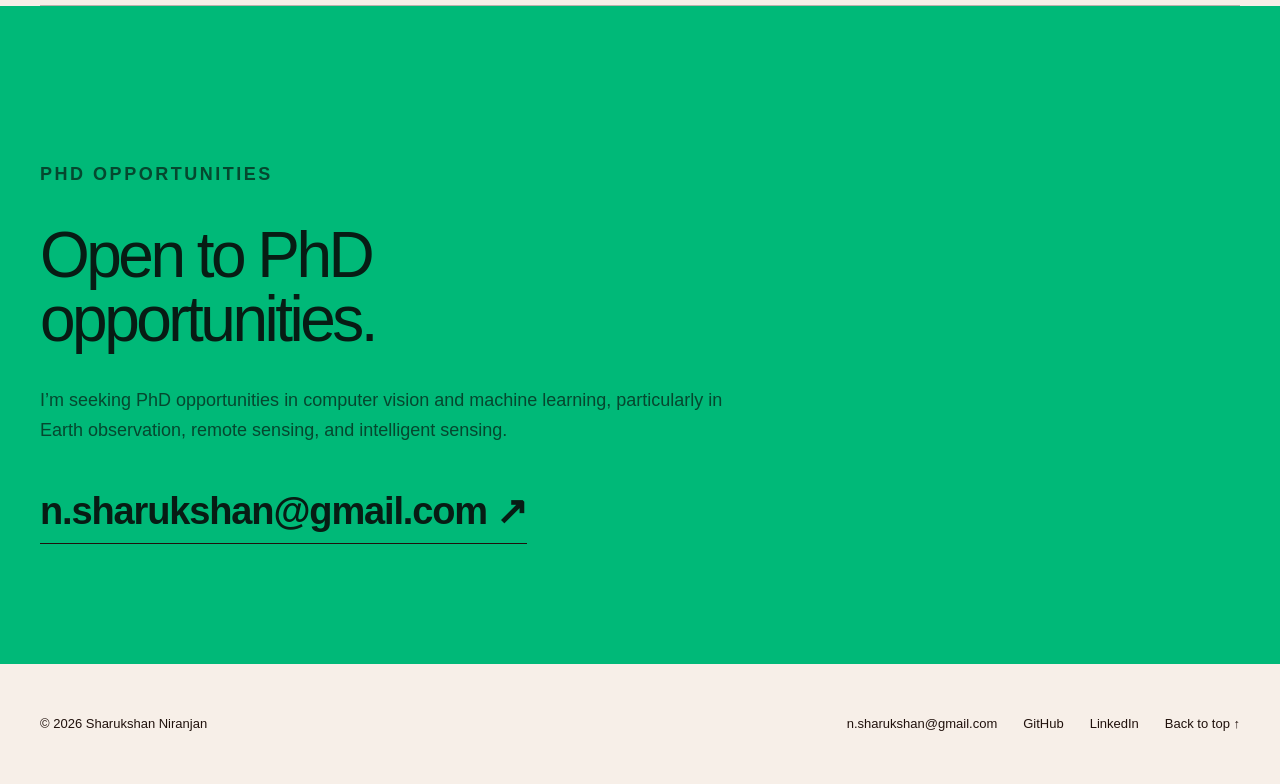
==== commit 4639bfbf: "Add files via upload" ====
--- a/index.html
+++ b/index.html
@@ -33,7 +33,7 @@
         <a href="#education">Education</a>
         <a href="#projects">Projects</a>
         <a href="#experience">Experience</a>
-        <a class="resume-link" href="assets/Sharukshan_Niranjan_CV.pdf" target="_blank" rel="noreferrer">CV</a>
+        <a class="resume-link" href="assets/Sharukshan_Niranjan_CV.pdf" target="_blank" rel="noreferrer">Resume</a>
       </nav>
     </header>
 
@@ -153,7 +153,7 @@
             <p class="education-detail">B.Sc. Engineering (Hons.) in Electrical and Electronic Engineering</p>
           </div>
           <div class="education-score">
-            <strong>3.832</strong>
+            <strong>3.812</strong>
             <span>Current GPA / 4.00</span>
           </div>
         </article>
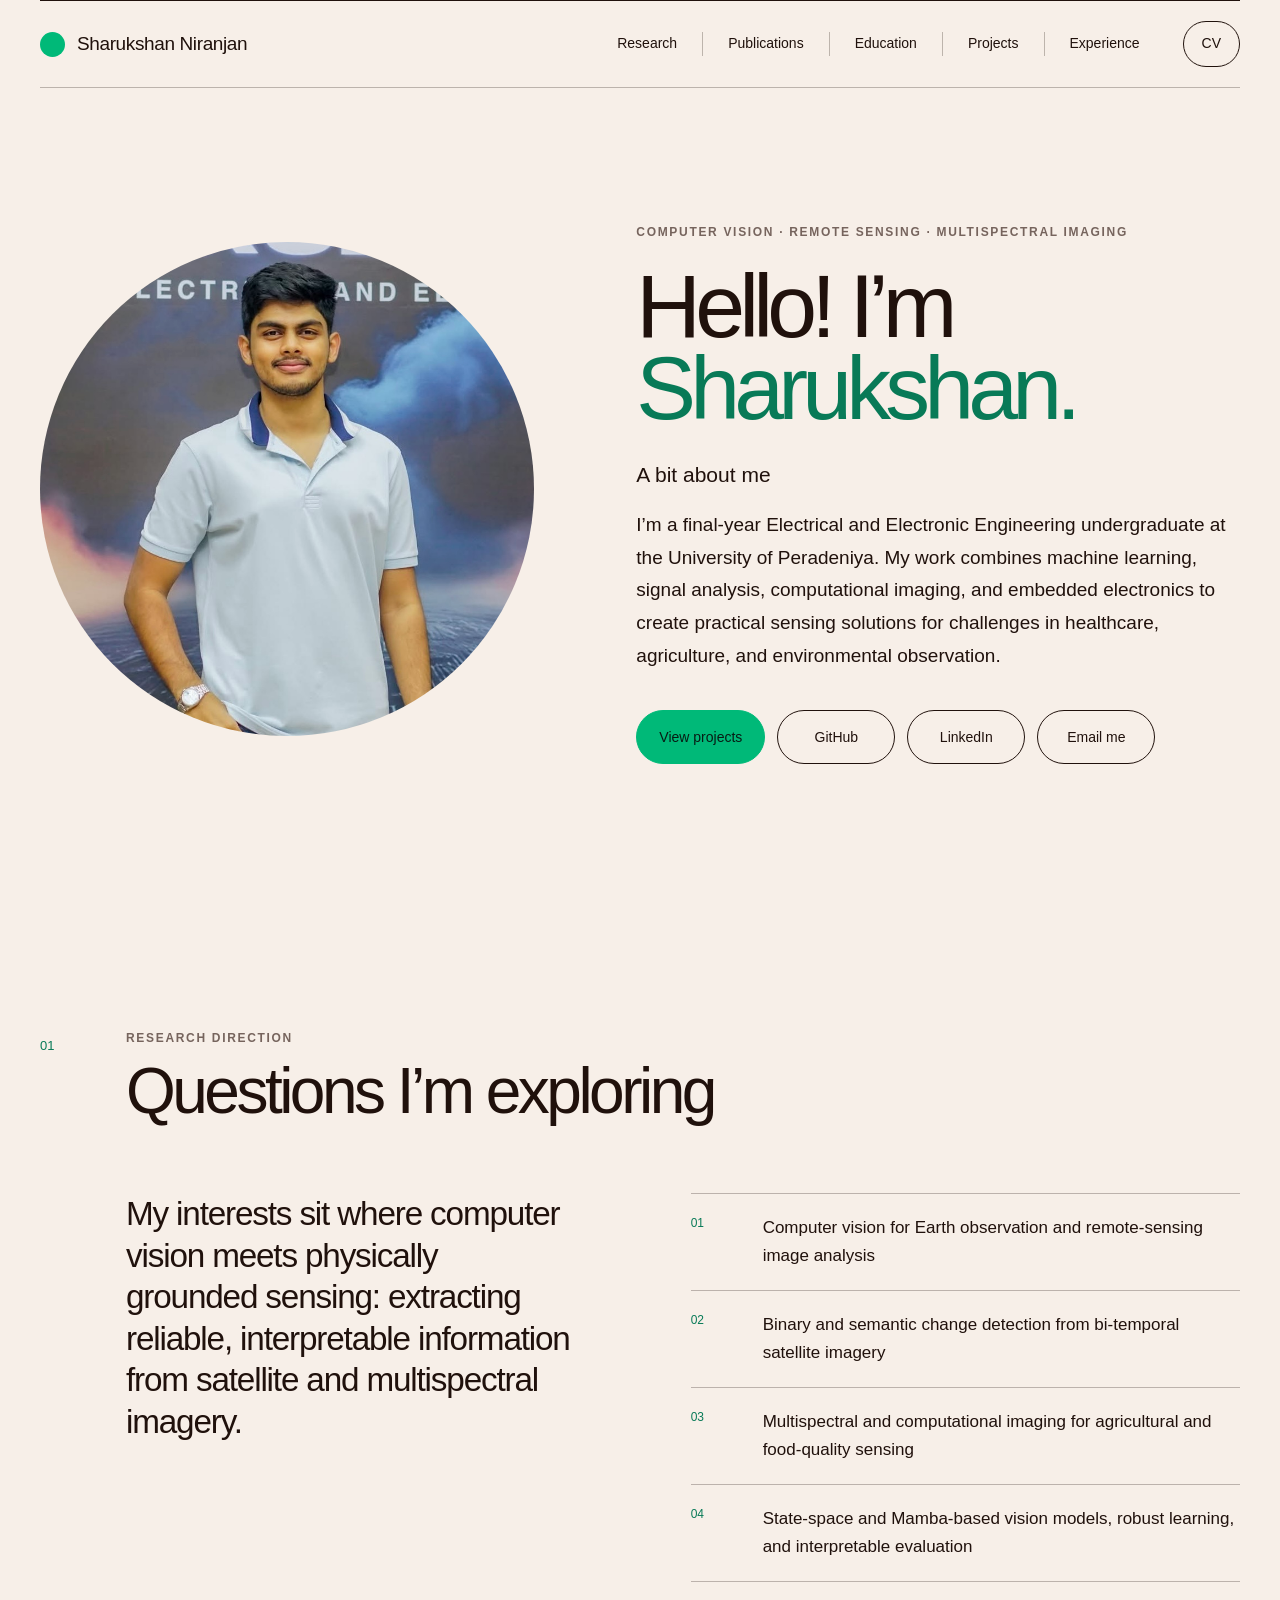
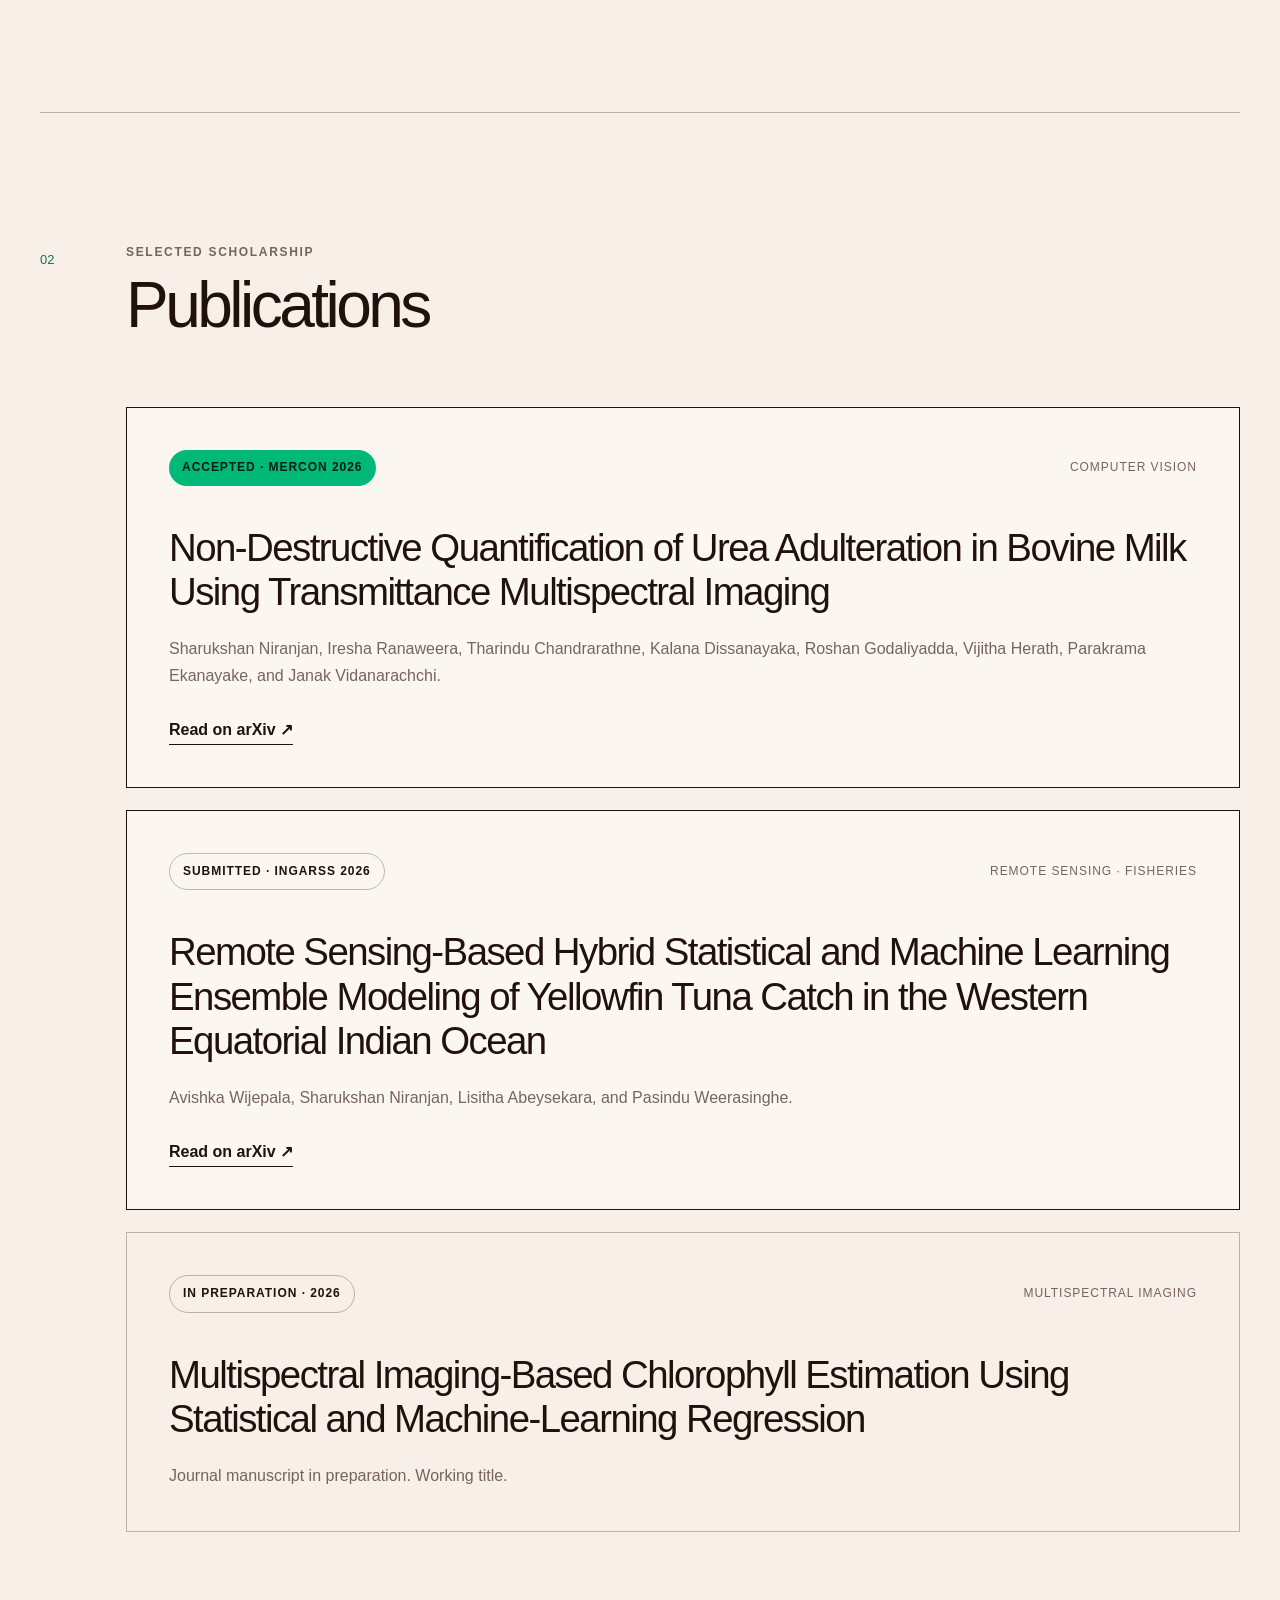
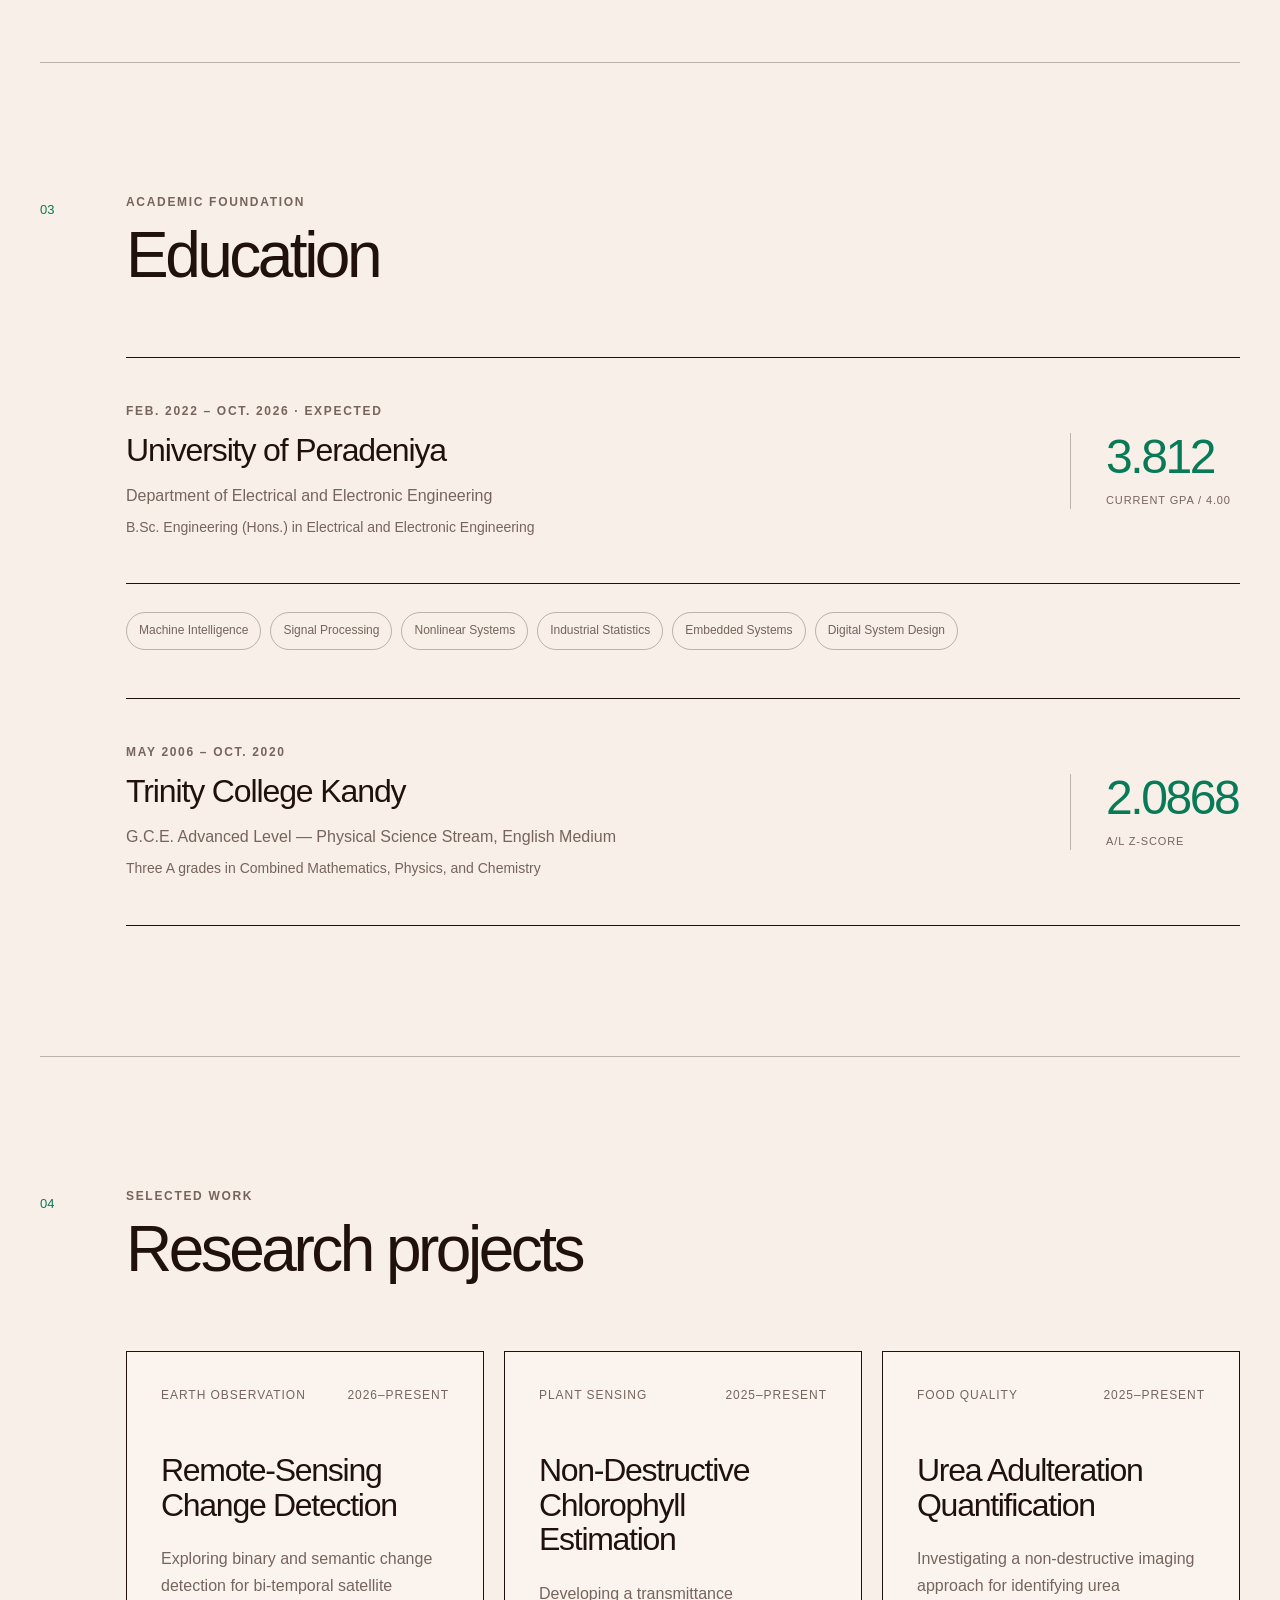
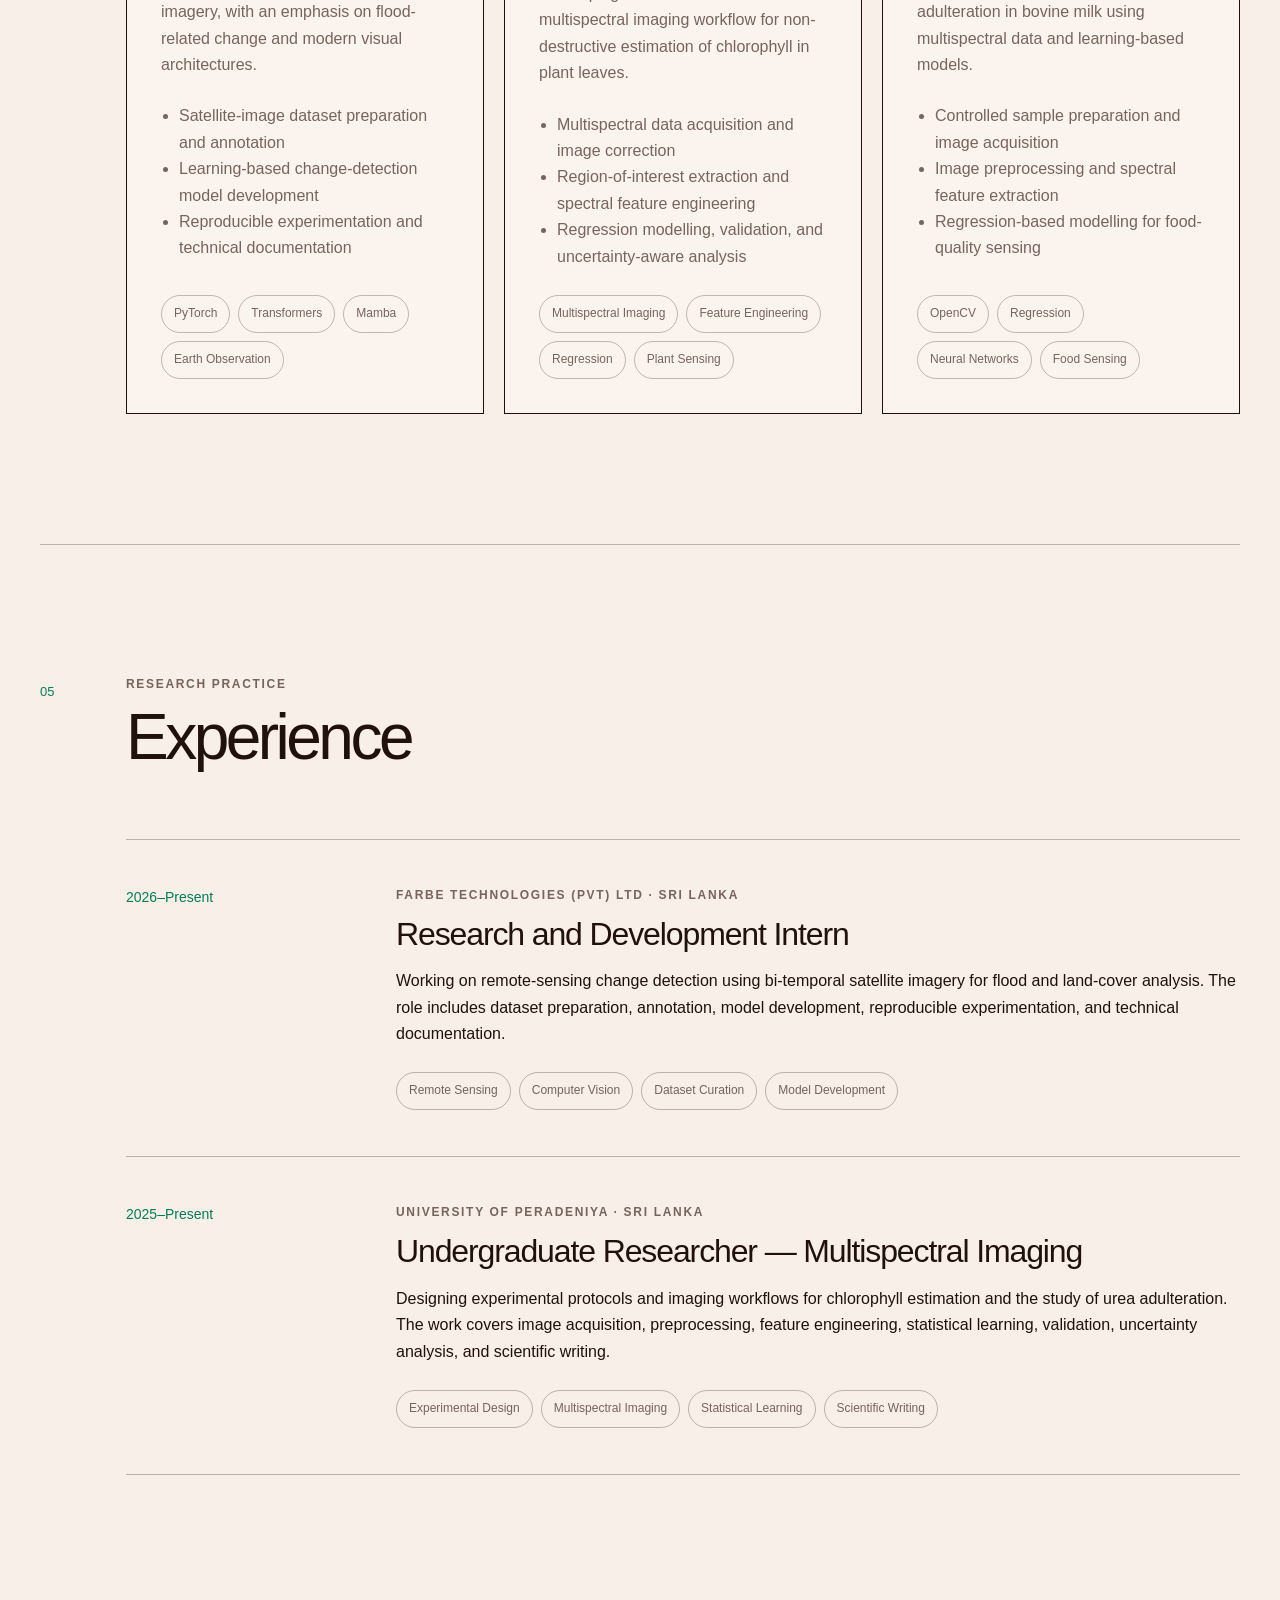
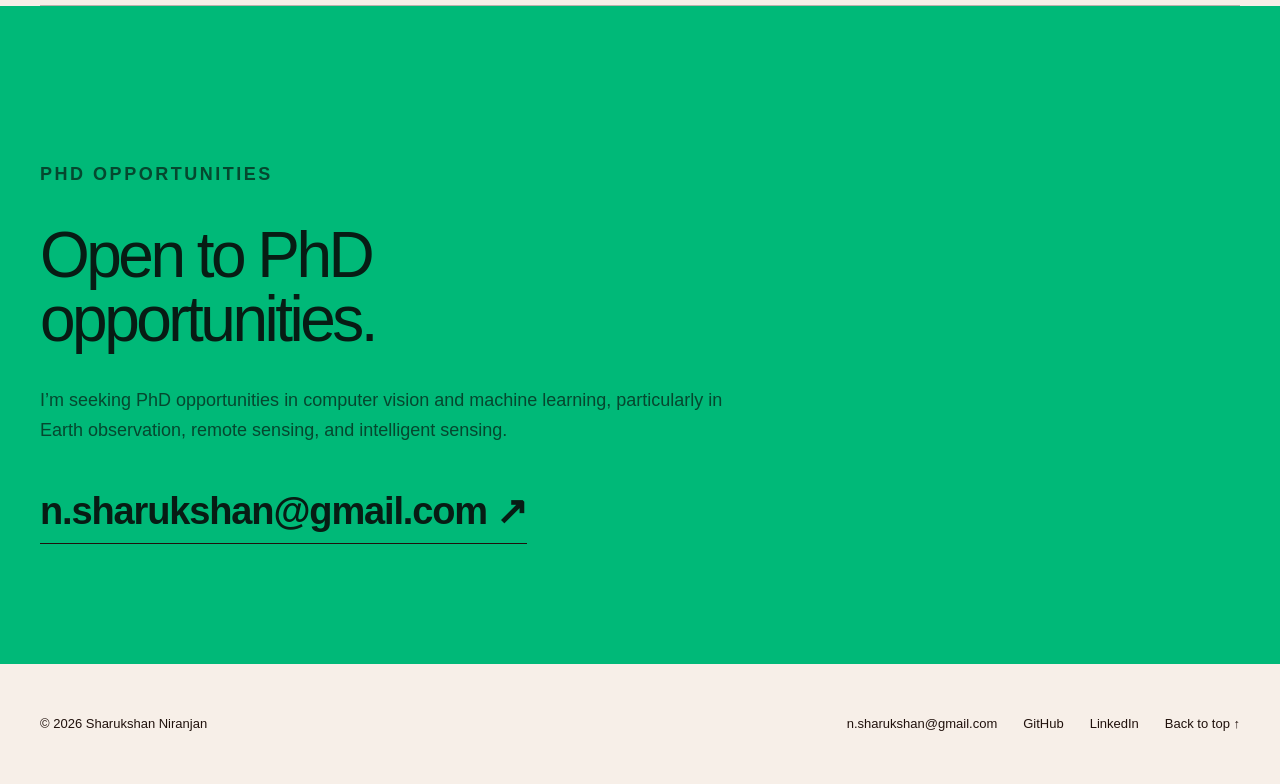
==== commit 3feb9939: "Change 'Resume' link text to 'CV'" ====
--- a/index.html
+++ b/index.html
@@ -33,7 +33,7 @@
         <a href="#education">Education</a>
         <a href="#projects">Projects</a>
         <a href="#experience">Experience</a>
-        <a class="resume-link" href="assets/Sharukshan_Niranjan_CV.pdf" target="_blank" rel="noreferrer">Resume</a>
+        <a class="resume-link" href="assets/Sharukshan_Niranjan_CV.pdf" target="_blank" rel="noreferrer">CV</a>
       </nav>
     </header>
 
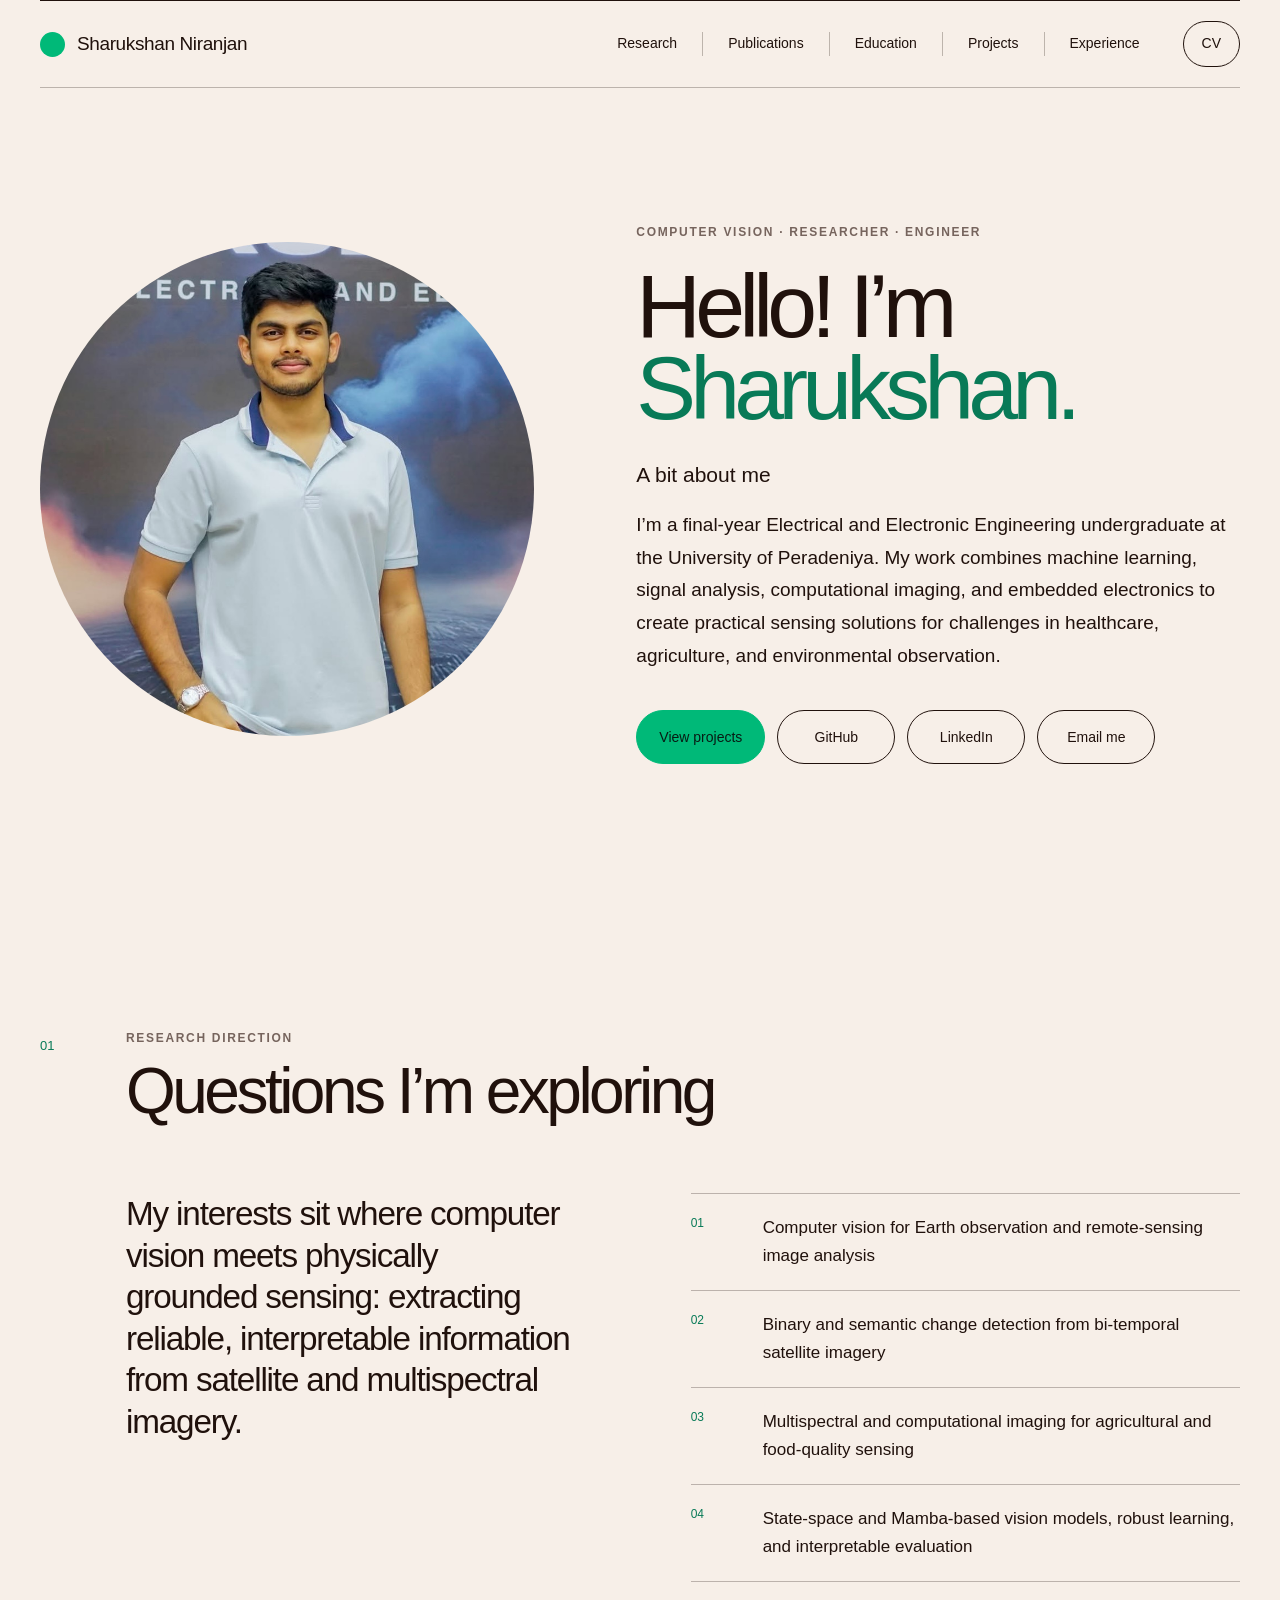
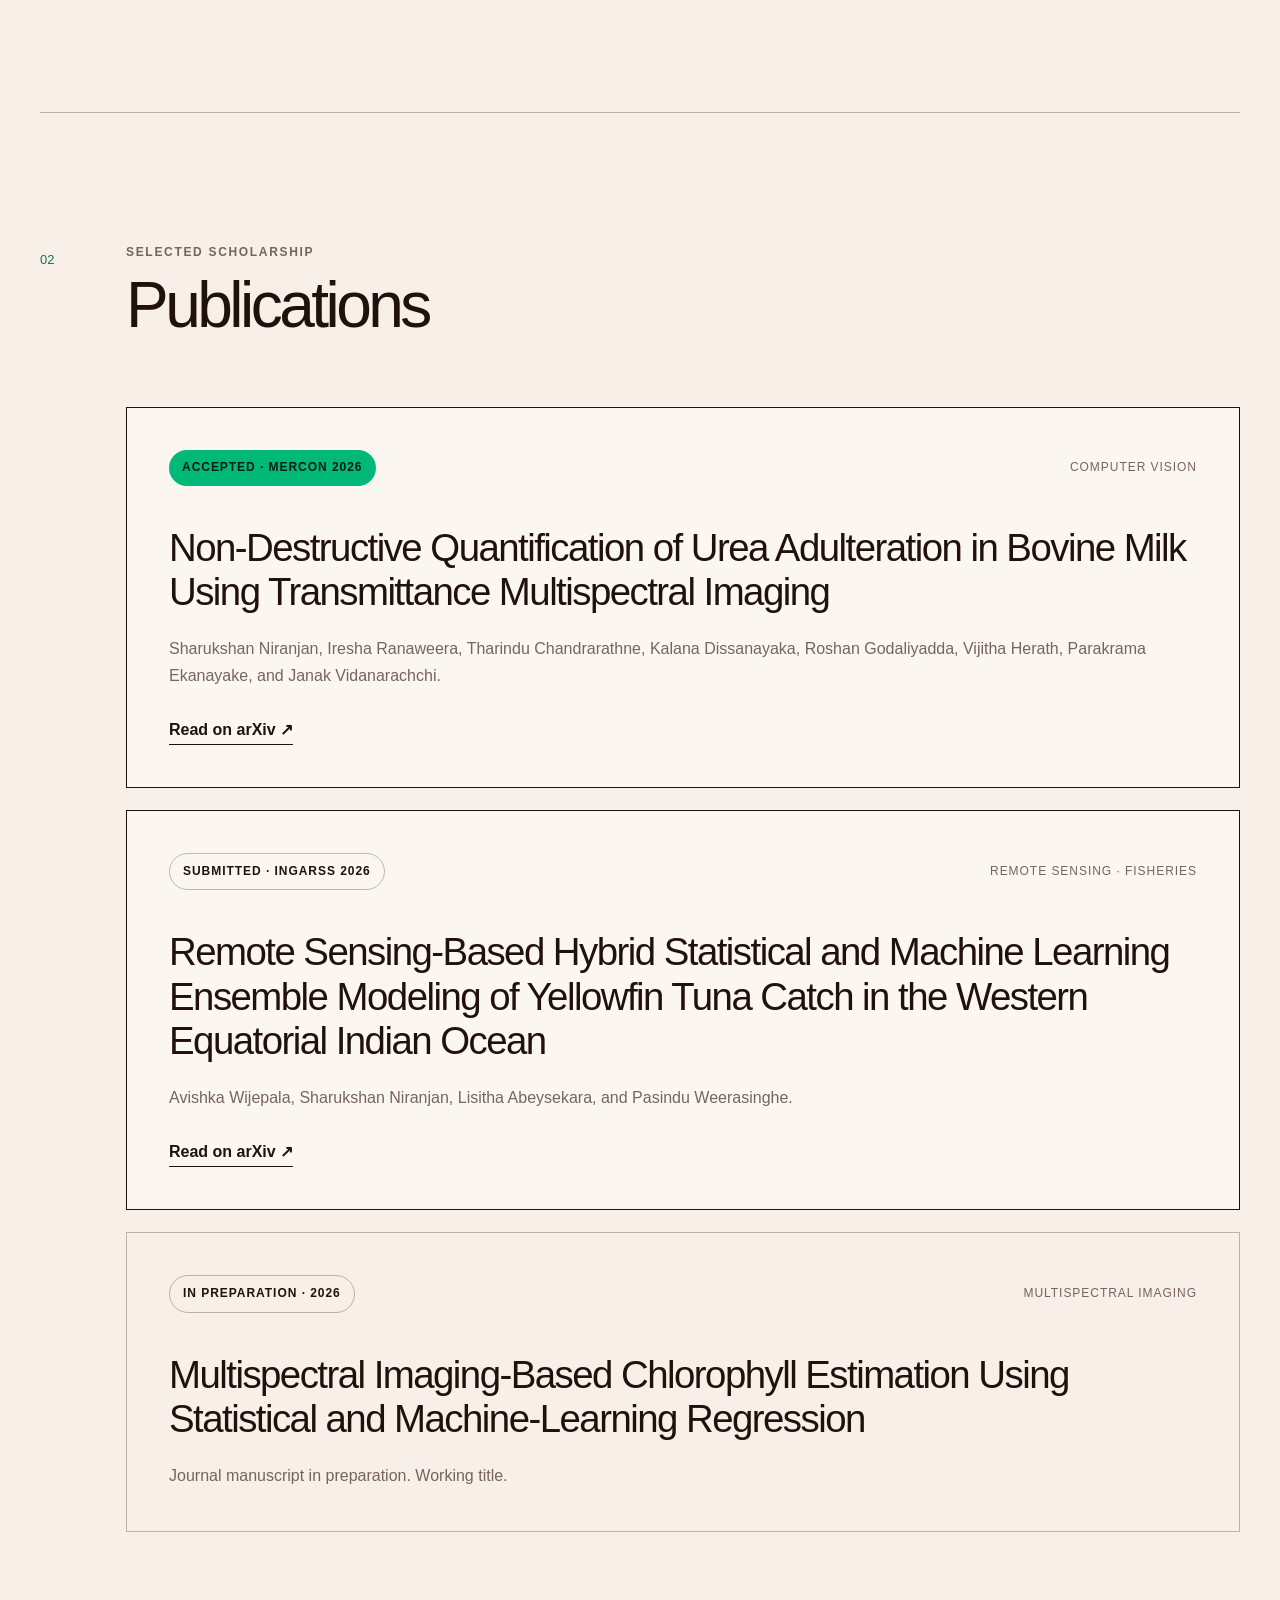
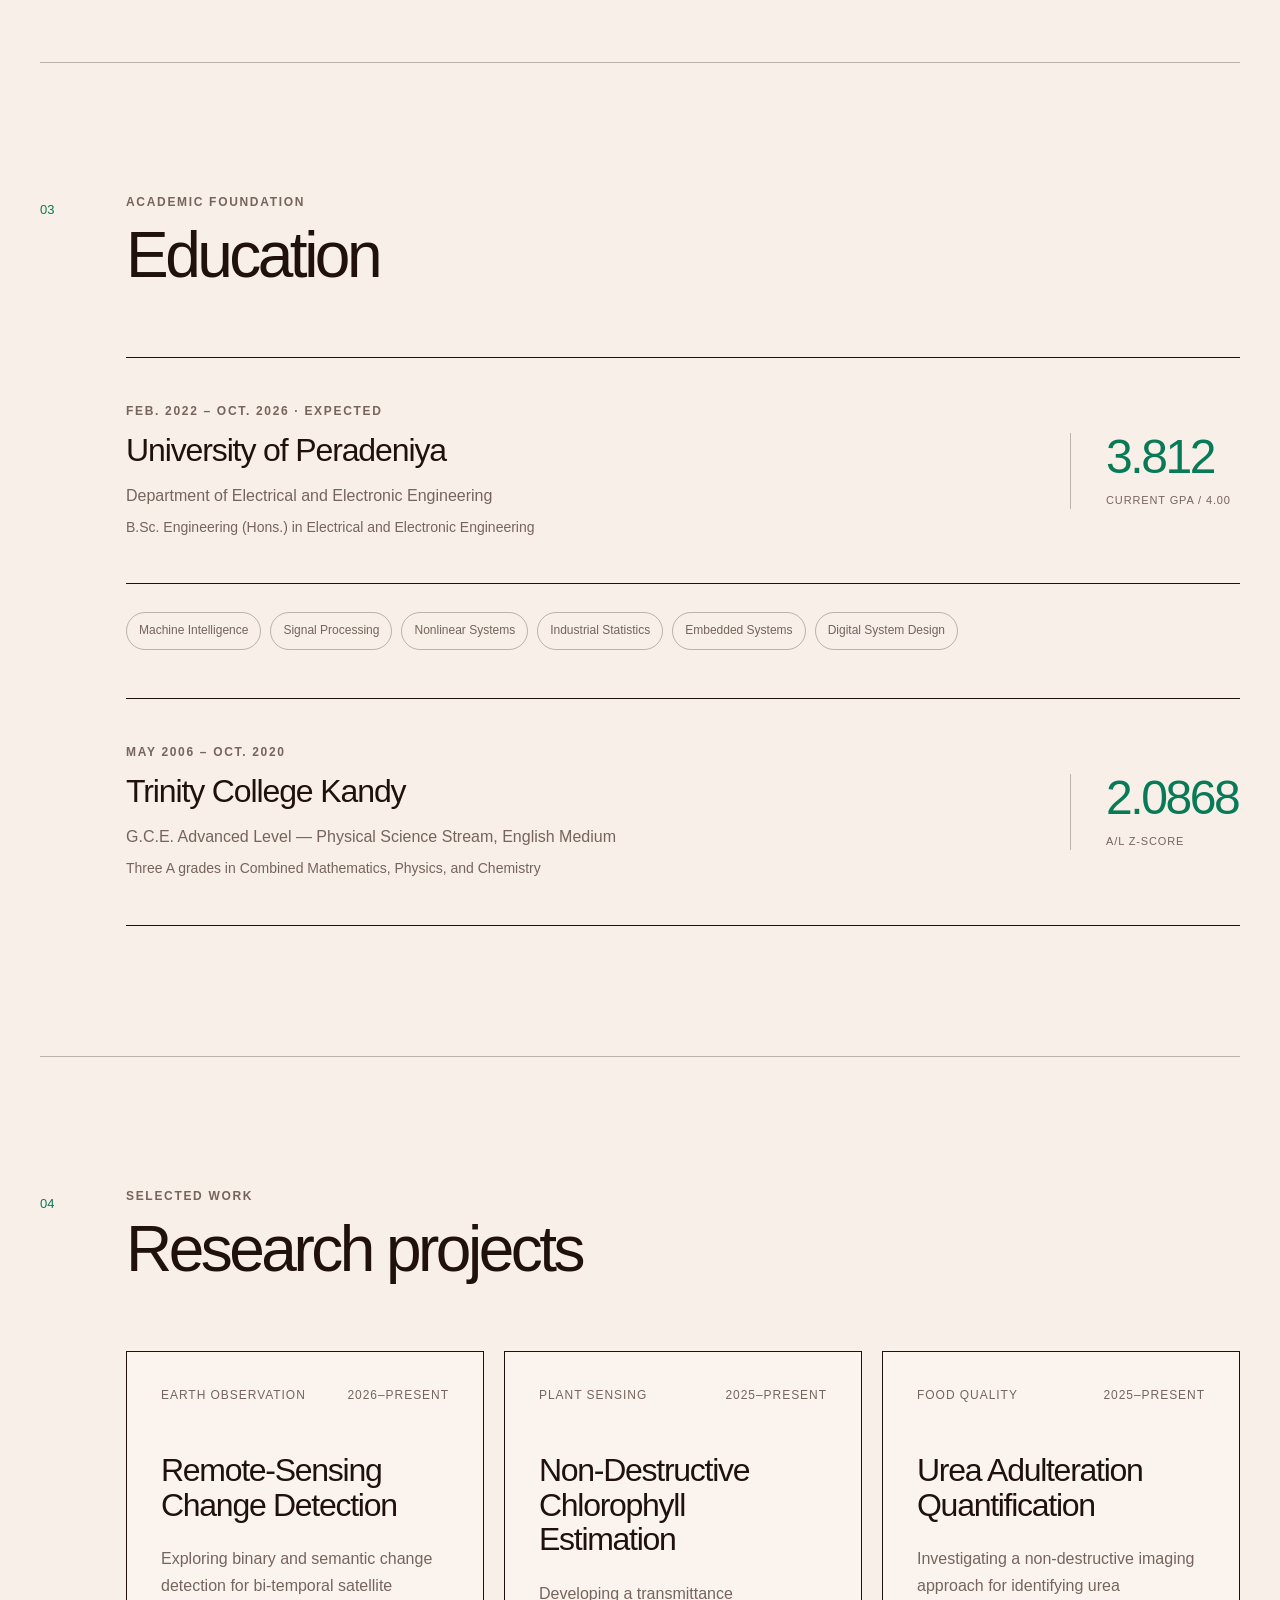
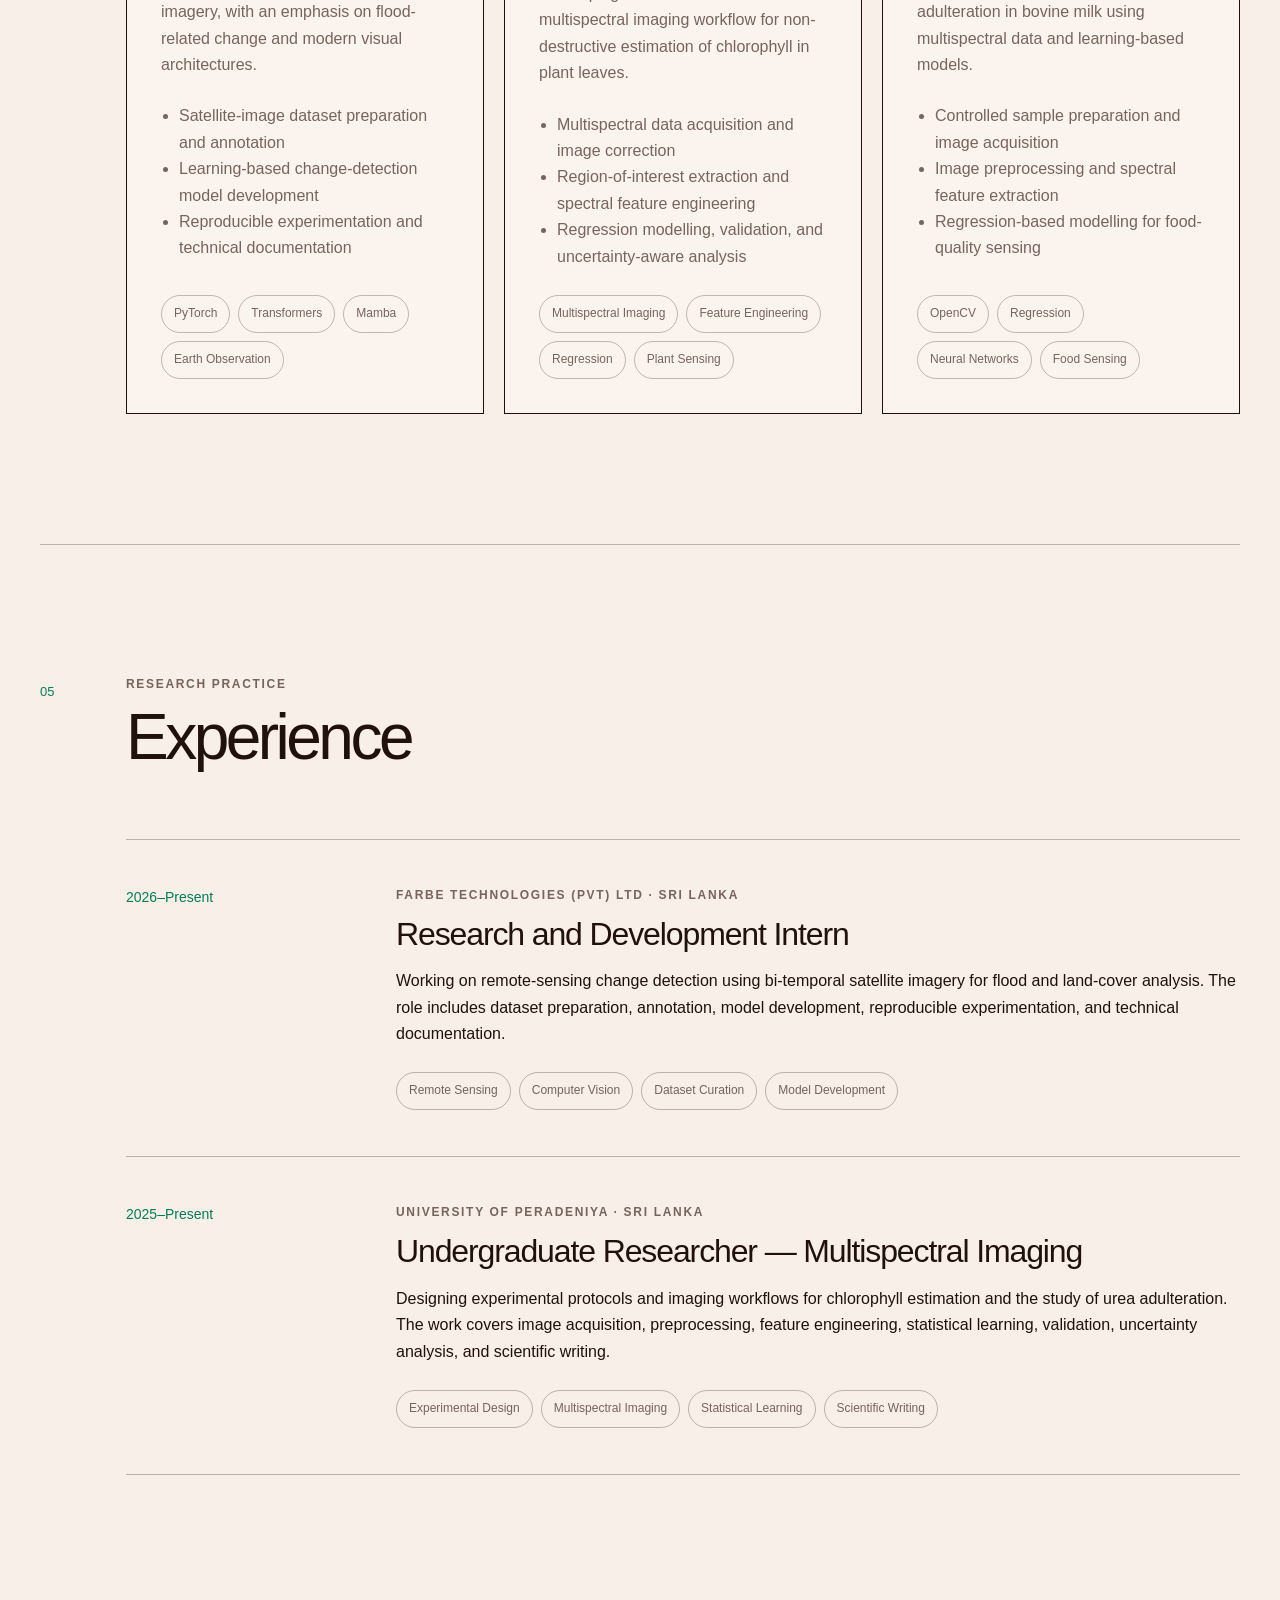
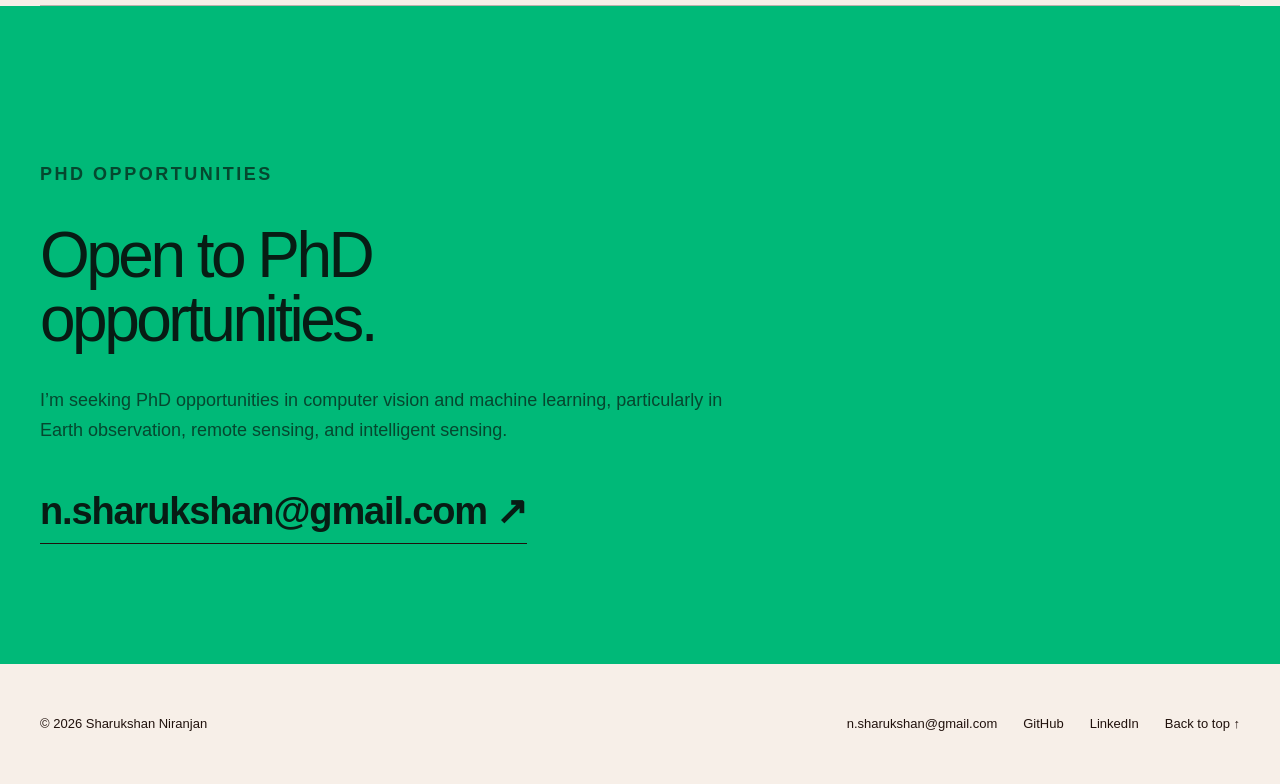
==== commit c92ce829: "Update eyebrow text in index.html" ====
--- a/index.html
+++ b/index.html
@@ -50,7 +50,7 @@
         </div>
 
         <div class="hero-copy reveal">
-          <p class="eyebrow">Computer Vision · Remote Sensing · Multispectral Imaging</p>
+          <p class="eyebrow">Computer Vision · Researcher · Engineer</p>
           <h1>Hello! I’m<br /><span>Sharukshan.</span></h1>
           <p class="hero-kicker">A bit about me</p>
           <p class="hero-intro">
